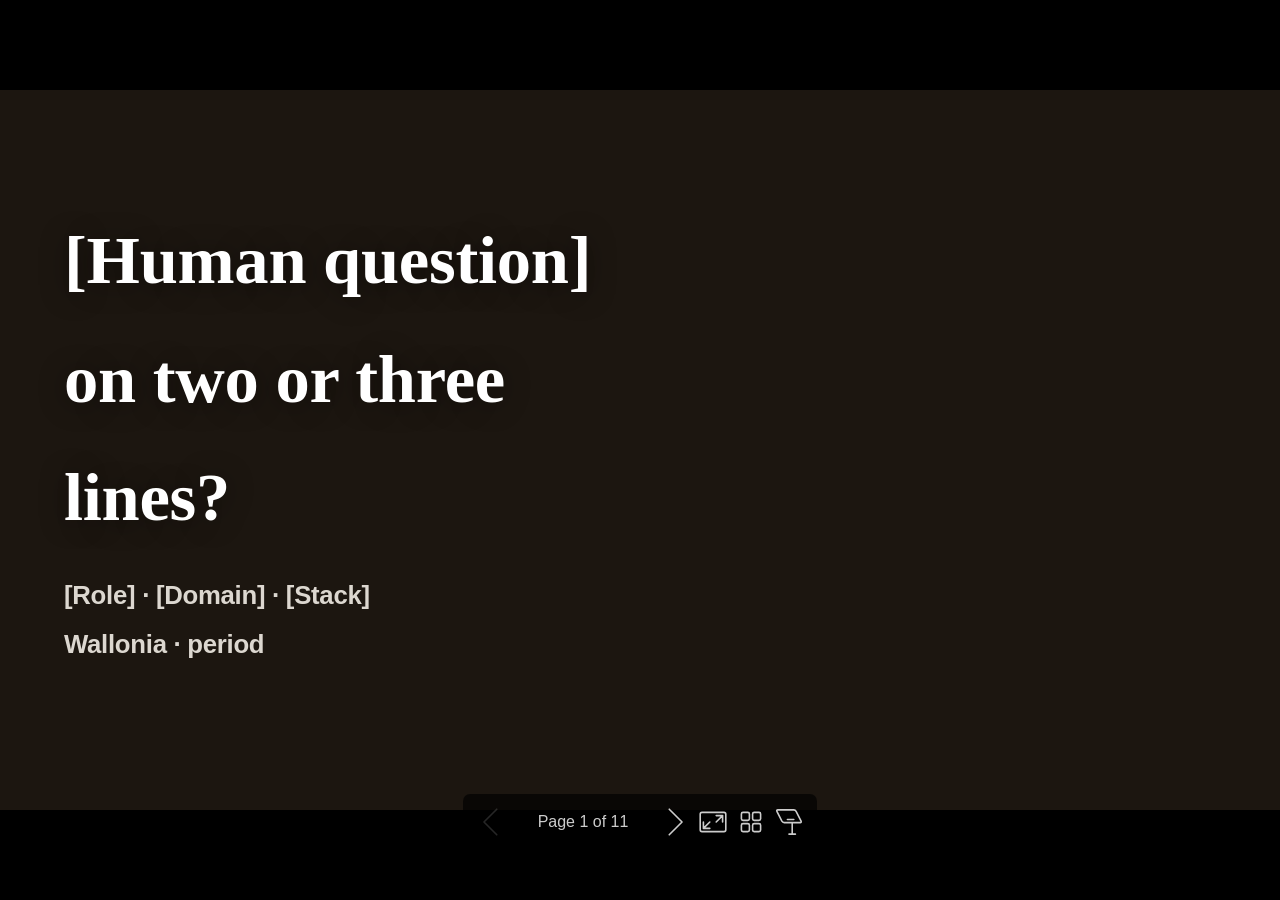
==== docs/slides/presentation-recruteur-en.html @ 8481b197 "ajoute le template portfolio et retire le dossier old (archivé sur la branche old)" ====
<!DOCTYPE html><html lang="C"><head><title>[Human question]</title><meta property="og:title" content="[Human question]"><meta charset="UTF-8"><meta name="viewport" content="width=device-width,height=device-height,initial-scale=1.0"><meta name="apple-mobile-web-app-capable" content="yes"><meta http-equiv="X-UA-Compatible" content="ie=edge"><meta property="og:type" content="website"><meta name="twitter:card" content="summary"><style>@media screen{body[data-bespoke-view=""] .bespoke-marp-parent>.bespoke-marp-osc>button,body[data-bespoke-view=next] .bespoke-marp-parent>.bespoke-marp-osc>button,body[data-bespoke-view=overview] button.bespoke-marp-overview-close,body[data-bespoke-view=presenter] .bespoke-marp-presenter-container .bespoke-marp-presenter-info-container .bespoke-marp-presenter-info-page-area .bespoke-marp-presenter-info-page,body[data-bespoke-view=presenter] .bespoke-marp-presenter-container .bespoke-marp-presenter-info-container button,body[data-bespoke-view=presenter] .bespoke-marp-presenter-container .bespoke-marp-presenter-note-container button{appearance:none;background-color:initial;border:0;color:inherit;cursor:pointer;font-size:inherit;opacity:.8;outline:none;padding:0;transition:opacity .2s linear;-webkit-tap-highlight-color:transparent}body[data-bespoke-view=""] .bespoke-marp-parent>.bespoke-marp-osc>button:disabled,body[data-bespoke-view=next] .bespoke-marp-parent>.bespoke-marp-osc>button:disabled,body[data-bespoke-view=overview] button.bespoke-marp-overview-close:disabled,body[data-bespoke-view=presenter] .bespoke-marp-presenter-container .bespoke-marp-presenter-info-container .bespoke-marp-presenter-info-page-area .bespoke-marp-presenter-info-page:disabled,body[data-bespoke-view=presenter] .bespoke-marp-presenter-container .bespoke-marp-presenter-info-container button:disabled,body[data-bespoke-view=presenter] .bespoke-marp-presenter-container .bespoke-marp-presenter-note-container button:disabled{cursor:not-allowed;opacity:.15!important}body[data-bespoke-view=""] .bespoke-marp-parent>.bespoke-marp-osc>button:hover,body[data-bespoke-view=next] .bespoke-marp-parent>.bespoke-marp-osc>button:hover,body[data-bespoke-view=overview] button.bespoke-marp-overview-close:hover,body[data-bespoke-view=presenter] .bespoke-marp-presenter-container .bespoke-marp-presenter-info-container .bespoke-marp-presenter-info-page-area .bespoke-marp-presenter-info-page:hover,body[data-bespoke-view=presenter] .bespoke-marp-presenter-container .bespoke-marp-presenter-info-container button:hover,body[data-bespoke-view=presenter] .bespoke-marp-presenter-container .bespoke-marp-presenter-note-container button:hover{opacity:1}body[data-bespoke-view=""] .bespoke-marp-parent>.bespoke-marp-osc>button:hover:active,body[data-bespoke-view=next] .bespoke-marp-parent>.bespoke-marp-osc>button:hover:active,body[data-bespoke-view=overview] button.bespoke-marp-overview-close:hover:active,body[data-bespoke-view=presenter] .bespoke-marp-presenter-container .bespoke-marp-presenter-info-container .bespoke-marp-presenter-info-page-area .bespoke-marp-presenter-info-page:hover:active,body[data-bespoke-view=presenter] .bespoke-marp-presenter-container .bespoke-marp-presenter-info-container button:hover:active,body[data-bespoke-view=presenter] .bespoke-marp-presenter-container .bespoke-marp-presenter-note-container button:hover:active{opacity:.6}body[data-bespoke-view=""] .bespoke-marp-parent>.bespoke-marp-osc>button:hover:not(:disabled),body[data-bespoke-view=next] .bespoke-marp-parent>.bespoke-marp-osc>button:hover:not(:disabled),body[data-bespoke-view=overview] button.bespoke-marp-overview-close:hover:not(:disabled),body[data-bespoke-view=presenter] .bespoke-marp-presenter-container .bespoke-marp-presenter-info-container .bespoke-marp-presenter-info-page-area .bespoke-marp-presenter-info-page:hover:not(:disabled),body[data-bespoke-view=presenter] .bespoke-marp-presenter-container .bespoke-marp-presenter-info-container button:hover:not(:disabled),body[data-bespoke-view=presenter] .bespoke-marp-presenter-container .bespoke-marp-presenter-note-container button:hover:not(:disabled){transition:none}body[data-bespoke-view=""] .bespoke-marp-parent>.bespoke-marp-osc>button[data-bespoke-marp-osc=prev],body[data-bespoke-view=next] .bespoke-marp-parent>.bespoke-marp-osc>button[data-bespoke-marp-osc=prev],body[data-bespoke-view=presenter] .bespoke-marp-presenter-container .bespoke-marp-presenter-info-container button.bespoke-marp-presenter-info-page-prev{background:#0000 url("[data-uri]") no-repeat 50%;background-size:contain;overflow:hidden;text-indent:100%;white-space:nowrap}body[data-bespoke-view=""] .bespoke-marp-parent>.bespoke-marp-osc>button[data-bespoke-marp-osc=next],body[data-bespoke-view=next] .bespoke-marp-parent>.bespoke-marp-osc>button[data-bespoke-marp-osc=next],body[data-bespoke-view=presenter] .bespoke-marp-presenter-container .bespoke-marp-presenter-info-container button.bespoke-marp-presenter-info-page-next{background:#0000 url("[data-uri]") no-repeat 50%;background-size:contain;overflow:hidden;text-indent:100%;white-space:nowrap}:is(body[data-bespoke-view=""],body[data-bespoke-view=next]) .bespoke-marp-parent>.bespoke-marp-osc>button[data-bespoke-marp-osc=fullscreen]{background:#0000 url("[data-uri]") no-repeat 50%;background-size:contain;overflow:hidden;text-indent:100%;white-space:nowrap}:is(body[data-bespoke-view=""],body[data-bespoke-view=next]) .bespoke-marp-parent>.bespoke-marp-osc>button.exit[data-bespoke-marp-osc=fullscreen]{background-image:url("[data-uri]")}:is(body[data-bespoke-view=""],body[data-bespoke-view=next]) .bespoke-marp-parent>.bespoke-marp-osc>button[data-bespoke-marp-osc=presenter]{background:#0000 url("[data-uri]") no-repeat 50%;background-size:contain;overflow:hidden;text-indent:100%;white-space:nowrap}body[data-bespoke-view=overview] button.bespoke-marp-overview-close,body[data-bespoke-view=presenter] .bespoke-marp-presenter-container .bespoke-marp-presenter-note-container button.bespoke-marp-presenter-note-bigger{background:#0000 url("[data-uri]") no-repeat 50%;background-size:contain;overflow:hidden;text-indent:100%;white-space:nowrap}body[data-bespoke-view=presenter] .bespoke-marp-presenter-container .bespoke-marp-presenter-note-container button.bespoke-marp-presenter-note-smaller{background:#0000 url("[data-uri]") no-repeat 50%;background-size:contain;overflow:hidden;text-indent:100%;white-space:nowrap}:is(body[data-bespoke-view=""],body[data-bespoke-view=next]) .bespoke-marp-parent>.bespoke-marp-osc>button[data-bespoke-marp-osc=overview]{background:#0000 url("[data-uri]") no-repeat 50%;background-size:contain;overflow:hidden;text-indent:100%;white-space:nowrap}}@keyframes __bespoke_marp_transition_reduced_outgoing__{0%{opacity:1}to{opacity:0}}@keyframes __bespoke_marp_transition_reduced_incoming__{0%{mix-blend-mode:plus-lighter;opacity:0}to{mix-blend-mode:plus-lighter;opacity:1}}.bespoke-marp-note,.bespoke-marp-osc,.bespoke-progress-parent{display:none;transition:none}@media screen{::view-transition-group(*){animation-duration:var(--marp-bespoke-transition-animation-duration,.5s);animation-timing-function:ease}::view-transition-new(*),::view-transition-old(*){animation-delay:0s;animation-direction:var(--marp-bespoke-transition-animation-direction,normal);animation-duration:var(--marp-bespoke-transition-animation-duration,.5s);animation-fill-mode:both;animation-name:var(--marp-bespoke-transition-animation-name,var(--marp-bespoke-transition-animation-name-fallback,__bespoke_marp_transition_no_animation__));mix-blend-mode:normal}::view-transition-old(*){--marp-bespoke-transition-animation-name-fallback:__bespoke_marp_transition_reduced_outgoing__;animation-timing-function:ease}::view-transition-new(*){--marp-bespoke-transition-animation-name-fallback:__bespoke_marp_transition_reduced_incoming__;animation-timing-function:ease}::view-transition-new(root),::view-transition-old(root){animation-timing-function:linear}::view-transition-new(__bespoke_marp_transition_osc__),::view-transition-old(__bespoke_marp_transition_osc__){animation-duration:0s!important;animation-name:__bespoke_marp_transition_osc__!important}::view-transition-new(__bespoke_marp_transition_osc__){opacity:0!important}.bespoke-marp-transition-warming-up::view-transition-group(*),.bespoke-marp-transition-warming-up::view-transition-new(*),.bespoke-marp-transition-warming-up::view-transition-old(*){animation-play-state:paused!important}body,html{height:100%;margin:0}body{background:#000;overflow:hidden}svg.bespoke-marp-slide{content-visibility:hidden;interactivity:inert;opacity:0;pointer-events:none;z-index:-1}svg.bespoke-marp-slide:not(.bespoke-marp-active) *{view-transition-name:none!important}svg.bespoke-marp-slide.bespoke-marp-active{content-visibility:visible;interactivity:auto;opacity:1;pointer-events:auto;z-index:0}svg.bespoke-marp-slide.bespoke-marp-active.bespoke-marp-active-ready *{animation-name:__bespoke_marp__!important}@supports not (content-visibility:hidden){svg.bespoke-marp-slide[data-bespoke-marp-load=hideable]{display:none}svg.bespoke-marp-slide[data-bespoke-marp-load=hideable].bespoke-marp-active{display:block}}}@media screen and (prefers-reduced-motion:reduce){svg.bespoke-marp-slide *{view-transition-name:none!important}}@media screen{[data-bespoke-marp-fragment=inactive]{visibility:hidden}:is(body[data-bespoke-view=""],body[data-bespoke-view=next]) .bespoke-marp-parent{inset:0;position:absolute}:is(body[data-bespoke-view=""],body[data-bespoke-view=next]) .bespoke-marp-parent>.bespoke-marp-osc{background:#000000a6;border-radius:7px;bottom:50px;color:#fff;contain:paint;display:block;font-family:Helvetica,Arial,sans-serif;font-size:16px;left:50%;line-height:0;opacity:1;padding:12px;position:absolute;touch-action:manipulation;transform:translateX(-50%);transition:opacity .2s linear;-webkit-user-select:none;user-select:none;view-transition-name:__bespoke_marp_transition_osc__;white-space:nowrap;will-change:transform;z-index:1}:is(body[data-bespoke-view=""],body[data-bespoke-view=next]) .bespoke-marp-parent>.bespoke-marp-osc>:where(*){margin-left:6px}:is(body[data-bespoke-view=""],body[data-bespoke-view=next]) .bespoke-marp-parent>.bespoke-marp-osc>:where(*):where(:first-child){margin-left:0}:is(body[data-bespoke-view=""],body[data-bespoke-view=next]) .bespoke-marp-parent>.bespoke-marp-osc>span{opacity:.8}:is(body[data-bespoke-view=""],body[data-bespoke-view=next]) .bespoke-marp-parent>.bespoke-marp-osc>span[data-bespoke-marp-osc=page]{display:inline-block;min-width:140px;text-align:center}:is(body[data-bespoke-view=""],body[data-bespoke-view=next]) .bespoke-marp-parent>.bespoke-marp-osc>button[data-bespoke-marp-osc=fullscreen],:is(body[data-bespoke-view=""],body[data-bespoke-view=next]) .bespoke-marp-parent>.bespoke-marp-osc>button[data-bespoke-marp-osc=next],:is(body[data-bespoke-view=""],body[data-bespoke-view=next]) .bespoke-marp-parent>.bespoke-marp-osc>button[data-bespoke-marp-osc=overview],:is(body[data-bespoke-view=""],body[data-bespoke-view=next]) .bespoke-marp-parent>.bespoke-marp-osc>button[data-bespoke-marp-osc=presenter],:is(body[data-bespoke-view=""],body[data-bespoke-view=next]) .bespoke-marp-parent>.bespoke-marp-osc>button[data-bespoke-marp-osc=prev]{height:32px;line-height:32px;width:32px}:is(body[data-bespoke-view=""],body[data-bespoke-view=next]) .bespoke-marp-parent.bespoke-marp-inactive{cursor:none}:is(body[data-bespoke-view=""],body[data-bespoke-view=next]) .bespoke-marp-parent.bespoke-marp-inactive>.bespoke-marp-osc{opacity:0;pointer-events:none}:is(body[data-bespoke-view=""],body[data-bespoke-view=next]) svg.bespoke-marp-slide{height:100%;left:0;position:absolute;top:0;width:100%}body[data-bespoke-view=""] .bespoke-progress-parent{background:#222;display:flex;height:5px;width:100%}body[data-bespoke-view=""] .bespoke-progress-parent+:where(.bespoke-marp-parent){top:5px}body[data-bespoke-view=""] .bespoke-progress-parent .bespoke-progress-bar{background:#0288d1;flex:0 0 0;transition:flex-basis .2s cubic-bezier(0,1,1,1)}body[data-bespoke-view=next]{background:#0000}body[data-bespoke-view=presenter]{background:#161616}body[data-bespoke-view=presenter] .bespoke-marp-presenter-container{display:grid;font-family:Helvetica,Arial,sans-serif;grid-template:"current dragbar next" minmax(140px,1fr) "current dragbar note" 2fr "info    dragbar note" 3em;grid-template-columns:minmax(3px,var(--bespoke-marp-presenter-split-ratio,66%)) 0 minmax(3px,1fr);height:100%;left:0;position:absolute;top:0;width:100%}body[data-bespoke-view=presenter] .bespoke-marp-presenter-container :where(.bespoke-marp-parent){grid-area:current;overflow:hidden;position:relative}body[data-bespoke-view=presenter] .bespoke-marp-presenter-container :where(.bespoke-marp-parent) :where(svg.bespoke-marp-slide){height:calc(100% - 40px);left:20px;pointer-events:none;position:absolute;top:20px;-webkit-user-select:none;user-select:none;width:calc(100% - 40px)}body[data-bespoke-view=presenter] .bespoke-marp-presenter-container :where(.bespoke-marp-parent) :where(svg.bespoke-marp-slide).bespoke-marp-active{filter:drop-shadow(0 3px 10px rgba(0,0,0,.5))}body[data-bespoke-view=presenter] .bespoke-marp-presenter-container .bespoke-marp-presenter-dragbar-container{background:#0288d1;cursor:col-resize;grid-area:dragbar;margin-left:-3px;opacity:0;position:relative;transition:opacity .4s linear .1s;width:6px;z-index:10}body[data-bespoke-view=presenter] .bespoke-marp-presenter-container .bespoke-marp-presenter-dragbar-container:hover{opacity:1}body[data-bespoke-view=presenter] .bespoke-marp-presenter-container .bespoke-marp-presenter-dragbar-container.active{opacity:1;transition-delay:0s}body[data-bespoke-view=presenter] .bespoke-marp-presenter-container .bespoke-marp-presenter-next-container{background:#222;cursor:pointer;display:none;grid-area:next;overflow:hidden;position:relative}body[data-bespoke-view=presenter] .bespoke-marp-presenter-container .bespoke-marp-presenter-next-container.active{display:block}body[data-bespoke-view=presenter] .bespoke-marp-presenter-container .bespoke-marp-presenter-next-container iframe.bespoke-marp-presenter-next{background:#0000;border:0;display:block;filter:drop-shadow(0 3px 10px rgba(0,0,0,.5));height:calc(100% - 40px);left:20px;pointer-events:none;position:absolute;interactivity:inert;top:20px;-webkit-user-select:none;user-select:none;width:calc(100% - 40px)}body[data-bespoke-view=presenter] .bespoke-marp-presenter-container .bespoke-marp-presenter-note-container{background:#222;color:#eee;grid-area:note;position:relative;z-index:1}body[data-bespoke-view=presenter] .bespoke-marp-presenter-container .bespoke-marp-presenter-note-container button{height:1.5em;line-height:1.5em;width:1.5em}body[data-bespoke-view=presenter] .bespoke-marp-presenter-container .bespoke-marp-presenter-note-container .bespoke-marp-presenter-note-wrapper{display:block;inset:0;position:absolute}body[data-bespoke-view=presenter] .bespoke-marp-presenter-container .bespoke-marp-presenter-note-container .bespoke-marp-presenter-note-buttons{background:#000000a6;border-radius:4px;bottom:0;display:flex;gap:4px;margin:12px;opacity:0;padding:6px;pointer-events:none;position:absolute;right:0;transition:opacity .2s linear}body[data-bespoke-view=presenter] .bespoke-marp-presenter-container .bespoke-marp-presenter-note-container .bespoke-marp-presenter-note-buttons:focus-within,body[data-bespoke-view=presenter] .bespoke-marp-presenter-container .bespoke-marp-presenter-note-container .bespoke-marp-presenter-note-wrapper:focus-within+.bespoke-marp-presenter-note-buttons,body[data-bespoke-view=presenter] .bespoke-marp-presenter-container .bespoke-marp-presenter-note-container:hover .bespoke-marp-presenter-note-buttons{opacity:1;pointer-events:auto}body[data-bespoke-view=presenter] .bespoke-marp-presenter-container .bespoke-marp-presenter-note-container .bespoke-marp-note{box-sizing:border-box;font-size:calc(1.1em*var(--bespoke-marp-note-font-scale, 1));height:calc(100% - 40px);margin:20px;overflow:auto;padding-right:3px;white-space:pre-wrap;width:calc(100% - 40px);word-wrap:break-word;scrollbar-color:#eeeeee80 #0000;scrollbar-width:thin}body[data-bespoke-view=presenter] .bespoke-marp-presenter-container .bespoke-marp-presenter-note-container .bespoke-marp-note::-webkit-scrollbar{width:6px}body[data-bespoke-view=presenter] .bespoke-marp-presenter-container .bespoke-marp-presenter-note-container .bespoke-marp-note::-webkit-scrollbar-track{background:#0000}body[data-bespoke-view=presenter] .bespoke-marp-presenter-container .bespoke-marp-presenter-note-container .bespoke-marp-note::-webkit-scrollbar-thumb{background:#eeeeee80;border-radius:6px}body[data-bespoke-view=presenter] .bespoke-marp-presenter-container .bespoke-marp-presenter-note-container .bespoke-marp-note:empty{pointer-events:none}body[data-bespoke-view=presenter] .bespoke-marp-presenter-container .bespoke-marp-presenter-note-container .bespoke-marp-note.active{display:block}body[data-bespoke-view=presenter] .bespoke-marp-presenter-container .bespoke-marp-presenter-note-container .bespoke-marp-note p:first-child{margin-top:0}body[data-bespoke-view=presenter] .bespoke-marp-presenter-container .bespoke-marp-presenter-note-container .bespoke-marp-note p:last-child{margin-bottom:0}body[data-bespoke-view=presenter] .bespoke-marp-presenter-container .bespoke-marp-presenter-info-container{align-items:center;box-sizing:border-box;color:#eee;display:flex;flex-wrap:nowrap;grid-area:info;justify-content:center;overflow:hidden;padding:0 10px}body[data-bespoke-view=presenter] .bespoke-marp-presenter-container .bespoke-marp-presenter-info-container :is(.bespoke-marp-presenter-info-page-area,.bespoke-marp-presenter-info-time,.bespoke-marp-presenter-info-timer){box-sizing:border-box;display:block;padding:0 10px;white-space:nowrap;width:100%}body[data-bespoke-view=presenter] .bespoke-marp-presenter-container .bespoke-marp-presenter-info-container button{height:1.5em;line-height:1.5em;width:1.5em}body[data-bespoke-view=presenter] .bespoke-marp-presenter-container .bespoke-marp-presenter-info-container .bespoke-marp-presenter-info-page-area{order:2;text-align:center}body[data-bespoke-view=presenter] .bespoke-marp-presenter-container .bespoke-marp-presenter-info-container .bespoke-marp-presenter-info-page-area .bespoke-marp-presenter-info-page{display:inline-block;min-width:120px;text-align:center}body[data-bespoke-view=presenter] .bespoke-marp-presenter-container .bespoke-marp-presenter-info-container .bespoke-marp-presenter-info-time{color:#999;order:1;text-align:left}body[data-bespoke-view=presenter] .bespoke-marp-presenter-container .bespoke-marp-presenter-info-container .bespoke-marp-presenter-info-timer{color:#999;order:3;text-align:right}body[data-bespoke-view=presenter] .bespoke-marp-presenter-container .bespoke-marp-presenter-info-container .bespoke-marp-presenter-info-timer:hover{cursor:pointer}body[data-bespoke-view=overview]{background:#161616;overflow:auto}body[data-bespoke-view=overview] [data-bespoke-marp-fragment=inactive]{visibility:visible}body[data-bespoke-view=overview] .bespoke-marp-overview-header{backdrop-filter:blur(4px);background:#222222d9;box-shadow:0 3px 10px #00000080;box-sizing:border-box;display:flex;height:48px;inset:0 0 auto;justify-content:flex-end;padding:10px;position:fixed;z-index:1}body[data-bespoke-view=overview] button.bespoke-marp-overview-close{height:28px;line-height:28px;transform:rotate(45deg);width:28px}body[data-bespoke-view=overview] .bespoke-marp-parent{display:grid;gap:40px;grid-template-columns:repeat(auto-fit,minmax(0,240px));justify-content:space-around;padding:30px}body[data-bespoke-view=overview] .bespoke-marp-parent svg.bespoke-marp-slide{--bov-selected:#0000;--bov-focus:#161616;--bov-focus-outline:#0000;background-image:conic-gradient(#161616 0 0),conic-gradient(var(--bov-focus) 0 0),conic-gradient(var(--bov-focus-outline) 0 0),conic-gradient(var(--bov-selected) 0 0);background-position:5px 5px,3px 3px,2px 2px,0 0;background-repeat:no-repeat;background-size:calc(100% - 10px) calc(100% - 10px),calc(100% - 6px) calc(100% - 6px),calc(100% - 4px) calc(100% - 4px),100% 100%;content-visibility:visible;cursor:pointer;filter:drop-shadow(0 3px 10px rgba(0,0,0,.5));margin:-6px;padding:6px;interactivity:auto;opacity:1;outline:0;pointer-events:auto;scroll-margin-block:30px;width:100%;z-index:0}body[data-bespoke-view=overview] .bespoke-marp-parent svg.bespoke-marp-slide *,body[data-bespoke-view=overview] .bespoke-marp-parent svg.bespoke-marp-slide.bespoke-marp-active *{pointer-events:none;interactivity:inert}body[data-bespoke-view=overview] .bespoke-marp-parent :is(svg.bespoke-marp-slide:active,svg.bespoke-marp-slide:focus-visible,svg.bespoke-marp-slide:hover){--bov-focus-outline:#161616}body[data-bespoke-view=overview] .bespoke-marp-parent svg.bespoke-marp-slide:focus-visible,body[data-bespoke-view=overview] .bespoke-marp-parent svg.bespoke-marp-slide:hover{--bov-focus:#999}body[data-bespoke-view=overview] .bespoke-marp-parent svg.bespoke-marp-slide:active{--bov-focus:#eee}body[data-bespoke-view=overview] .bespoke-marp-parent svg.bespoke-marp-slide.bespoke-marp-active{--bov-selected:#0288d1}body[data-bespoke-view=overview]:has(.bespoke-marp-overview-header) .bespoke-marp-parent{padding-top:78px}body[data-bespoke-view=overview]:has(.bespoke-marp-overview-header) .bespoke-marp-parent svg.bespoke-marp-slide{scroll-margin-top:78px}.bespoke-marp-overview{background:#000000a6;inset:0;opacity:0;pointer-events:none;position:fixed;transition:opacity .1s ease;z-index:10}.bespoke-marp-overview iframe{background:#222;border:0;display:block;height:100%;left:0;position:absolute;top:0;width:100%}.bespoke-marp-overview[data-open="1"]{opacity:1;pointer-events:auto}}@media print{.bespoke-marp-overview,.bespoke-marp-presenter-info-container,.bespoke-marp-presenter-next-container,.bespoke-marp-presenter-note-container{display:none}}</style><style>div#\:\$p > svg > foreignObject > section{width:1280px;height:720px;box-sizing:border-box;overflow:hidden;position:relative;scroll-snap-align:center center;-webkit-text-size-adjust:100%;text-size-adjust:100%}div#\:\$p > svg > foreignObject > section::after{bottom:0;content:attr(data-marpit-pagination);padding:inherit;pointer-events:none;position:absolute;right:0}div#\:\$p > svg > foreignObject > section:not([data-marpit-pagination])::after{display:none}div#\:\$p > svg > foreignObject > section :where(:is(h1, marp-h1)){font-size:2em;margin-block:0.67em}div#\:\$p > svg > foreignObject > section section:where(:is(h1, marp-h1)){--marpit-root-font-size: 2em}div#\:\$p > svg > foreignObject > section video::-webkit-media-controls{will-change:transform}@page {size:1280px 720px;margin:0}@media print{html, body{background-color:#fff;margin:0;page-break-inside:avoid;break-inside:avoid-page}div#\:\$p > svg > foreignObject > section{page-break-before:always;break-before:page}div#\:\$p > svg > foreignObject > section, div#\:\$p > svg > foreignObject > section *{-webkit-print-color-adjust:exact!important;animation-delay:0s!important;animation-duration:0s!important;color-adjust:exact!important;print-color-adjust:exact!important;transition:none!important}div#\:\$p > svg[data-marpit-svg]{display:block;height:100vh;width:100vw}}div#\:\$p > svg > foreignObject > section{--fgColor-danger:light-dark(#d1242f, #f85149);--bgColor-attention-muted:light-dark(#fff8c5, #bb800926);--bgColor-muted:light-dark(#f6f8fa, #151b23);--bgColor-neutral-muted:light-dark(#818b981f, #656c7633);--borderColor-accent-emphasis:light-dark(#0969da, #1f6feb);--borderColor-attention-emphasis:light-dark(#9a6700, #9e6a03);--borderColor-danger-emphasis:light-dark(#cf222e, #da3633);--borderColor-default:light-dark(#d1d9e0, #3d444d);--borderColor-done-emphasis:light-dark(#8250df, #8957e5);--borderColor-success-emphasis:light-dark(#1a7f37, #238636);--color-prettylights-syntax-brackethighlighter-angle:light-dark(#59636e, #9198a1);--color-prettylights-syntax-brackethighlighter-unmatched:light-dark(#82071e, #f85149);--color-prettylights-syntax-carriage-return-bg:light-dark(#cf222e, #b62324);--color-prettylights-syntax-carriage-return-text:light-dark(#f6f8fa, #f0f6fc);--color-prettylights-syntax-comment:light-dark(#59636e, #9198a1);--color-prettylights-syntax-constant:light-dark(#0550ae, #79c0ff);--color-prettylights-syntax-constant-other-reference-link:light-dark(#0a3069, #a5d6ff);--color-prettylights-syntax-entity:light-dark(#6639ba, #d2a8ff);--color-prettylights-syntax-entity-tag:light-dark(#0550ae, #7ee787);--color-prettylights-syntax-invalid-illegal-text:light-dark(var(--fgColor-danger), var(--fgColor-danger));--color-prettylights-syntax-keyword:light-dark(#cf222e, #ff7b72);--color-prettylights-syntax-markup-changed-bg:light-dark(#ffd8b5, #5a1e02);--color-prettylights-syntax-markup-changed-text:light-dark(#953800, #ffdfb6);--color-prettylights-syntax-markup-deleted-bg:light-dark(#ffebe9, #67060c);--color-prettylights-syntax-markup-deleted-text:light-dark(#82071e, #ffdcd7);--color-prettylights-syntax-markup-heading:light-dark(#0550ae, #1f6feb);--color-prettylights-syntax-markup-ignored-bg:light-dark(#0550ae, #1158c7);--color-prettylights-syntax-markup-ignored-text:light-dark(#d1d9e0, #f0f6fc);--color-prettylights-syntax-markup-inserted-bg:light-dark(#dafbe1, #033a16);--color-prettylights-syntax-markup-inserted-text:light-dark(#116329, #aff5b4);--color-prettylights-syntax-markup-list:light-dark(#3b2300, #f2cc60);--color-prettylights-syntax-meta-diff-range:light-dark(#8250df, #d2a8ff);--color-prettylights-syntax-string:light-dark(#0a3069, #a5d6ff);--color-prettylights-syntax-string-regexp:light-dark(#116329, #7ee787);--color-prettylights-syntax-sublimelinter-gutter-mark:light-dark(#818b98, #3d444d);--color-prettylights-syntax-variable:light-dark(#953800, #ffa657);--fgColor-accent:light-dark(#0969da, #4493f8);--fgColor-attention:light-dark(#9a6700, #d29922);--fgColor-done:light-dark(#8250df, #ab7df8);--fgColor-muted:light-dark(#59636e, #9198a1);--fgColor-success:light-dark(#1a7f37, #3fb950);--bgColor-default:light-dark(#fff, #0d1117);--borderColor-muted:light-dark(#d1d9e0b3, #3d444db3);--color-prettylights-syntax-invalid-illegal-bg:light-dark(var(--bgColor-danger-muted), var(--bgColor-danger-muted));--color-prettylights-syntax-markup-bold:light-dark(#1f2328, #f0f6fc);--color-prettylights-syntax-markup-italic:light-dark(#1f2328, #f0f6fc);--color-prettylights-syntax-storage-modifier-import:light-dark(#1f2328, #f0f6fc);--fgColor-default:light-dark(#1f2328, #f0f6fc);--focus-outlineColor:light-dark(var(--borderColor-accent-emphasis), var(--borderColor-accent-emphasis));--borderColor-neutral-muted:light-dark(var(--borderColor-muted), var(--borderColor-muted));--base-size-16:calc(var(--marpit-root-font-size, 1rem) * 1);--base-size-24:calc(var(--marpit-root-font-size, 1rem) * 1.5);--base-size-4:calc(var(--marpit-root-font-size, 1rem) * 0.25);--base-size-40:calc(var(--marpit-root-font-size, 1rem) * 2.5);--base-size-8:calc(var(--marpit-root-font-size, 1rem) * 0.5);--base-text-weight-medium:500;--base-text-weight-normal:400;--base-text-weight-semibold:600;--fontStack-monospace:ui-monospace, SFMono-Regular, SF Mono, Menlo, Consolas, Liberation Mono, monospace;--fontStack-sansSerif:-apple-system, BlinkMacSystemFont, "Segoe UI", "Noto Sans", Helvetica, Arial, sans-serif, "Apple Color Emoji", "Segoe UI Emoji";}/*!
 * Marp default theme.
 *
 * @theme default
 * @author Yuki Hattori
 *
 * @auto-scaling true
 * @size 16:9 1280px 720px
 * @size 4:3 960px 720px
 */div#\:\$p > svg > foreignObject > section [data-theme=light],div#\:\$p > svg > foreignObject > section{color-scheme:light}div#\:\$p > svg > foreignObject > section [data-theme=dark],div#\:\$p > svg > foreignObject > section:where(.invert){color-scheme:dark}div#\:\$p > svg > foreignObject > section{-ms-text-size-adjust:100%;-webkit-text-size-adjust:100%;margin:0;font-weight:var(--base-text-weight-normal, 400);color:var(--fgColor-default);background-color:var(--bgColor-default);font-family:var(--fontStack-sansSerif, -apple-system, BlinkMacSystemFont, "Segoe UI", "Noto Sans", Helvetica, Arial, sans-serif, "Apple Color Emoji", "Segoe UI Emoji");font-size:16px;line-height:1.5;word-wrap:break-word}div#\:\$p > svg > foreignObject > section{--marpit-root-font-size:16px}div#\:\$p > svg > foreignObject > section a{text-decoration:underline;text-underline-offset:calc(var(--marpit-root-font-size, 1rem) * .2)}div#\:\$p > svg > foreignObject > section :is(h1, marp-h1):hover .anchor .octicon-link:before,div#\:\$p > svg > foreignObject > section :is(h2, marp-h2):hover .anchor .octicon-link:before,div#\:\$p > svg > foreignObject > section :is(h3, marp-h3):hover .anchor .octicon-link:before,div#\:\$p > svg > foreignObject > section :is(h4, marp-h4):hover .anchor .octicon-link:before,div#\:\$p > svg > foreignObject > section :is(h5, marp-h5):hover .anchor .octicon-link:before,div#\:\$p > svg > foreignObject > section :is(h6, marp-h6):hover .anchor .octicon-link:before{width:16px;height:16px;content:" ";display:inline-block;background-color:currentColor;-webkit-mask-image:url('data:image/svg+xml;charset=utf-8,<svg xmlns="http://www.w3.org/2000/svg" aria-hidden="true" viewBox="0 0 16 16"><path fill-rule="evenodd" d="M7.775 3.275a.75.75 0 0 0 1.06 1.06l1.25-1.25a2 2 0 1 1 2.83 2.83l-2.5 2.5a2 2 0 0 1-2.83 0 .75.75 0 0 0-1.06 1.06 3.5 3.5 0 0 0 4.95 0l2.5-2.5a3.5 3.5 0 0 0-4.95-4.95zm-4.69 9.64a2 2 0 0 1 0-2.83l2.5-2.5a2 2 0 0 1 2.83 0 .75.75 0 0 0 1.06-1.06 3.5 3.5 0 0 0-4.95 0l-2.5 2.5a3.5 3.5 0 0 0 4.95 4.95l1.25-1.25a.75.75 0 0 0-1.06-1.06l-1.25 1.25a2 2 0 0 1-2.83 0"/></svg>');mask-image:url('data:image/svg+xml;charset=utf-8,<svg xmlns="http://www.w3.org/2000/svg" aria-hidden="true" viewBox="0 0 16 16"><path fill-rule="evenodd" d="M7.775 3.275a.75.75 0 0 0 1.06 1.06l1.25-1.25a2 2 0 1 1 2.83 2.83l-2.5 2.5a2 2 0 0 1-2.83 0 .75.75 0 0 0-1.06 1.06 3.5 3.5 0 0 0 4.95 0l2.5-2.5a3.5 3.5 0 0 0-4.95-4.95zm-4.69 9.64a2 2 0 0 1 0-2.83l2.5-2.5a2 2 0 0 1 2.83 0 .75.75 0 0 0 1.06-1.06 3.5 3.5 0 0 0-4.95 0l-2.5 2.5a3.5 3.5 0 0 0 4.95 4.95l1.25-1.25a.75.75 0 0 0-1.06-1.06l-1.25 1.25a2 2 0 0 1-2.83 0"/></svg>')}div#\:\$p > svg > foreignObject > section details,div#\:\$p > svg > foreignObject > section figcaption,div#\:\$p > svg > foreignObject > section figure{display:block}div#\:\$p > svg > foreignObject > section summary{display:list-item}div#\:\$p > svg > foreignObject > section [hidden]{display:none!important}div#\:\$p > svg > foreignObject > section a{background-color:transparent;color:var(--fgColor-accent);text-decoration:none}div#\:\$p > svg > foreignObject > section abbr[title]{border-bottom:none;-webkit-text-decoration:underline dotted;text-decoration:underline dotted}div#\:\$p > svg > foreignObject > section b,div#\:\$p > svg > foreignObject > section strong{font-weight:var(--base-text-weight-semibold, 600)}div#\:\$p > svg > foreignObject > section dfn{font-style:italic}div#\:\$p > svg > foreignObject > section :is(h1, marp-h1){margin:.67em 0;font-weight:var(--base-text-weight-semibold, 600);padding-bottom:.3em;font-size:2em;border-bottom:1px solid var(--borderColor-muted)}div#\:\$p > svg > foreignObject > section mark{background-color:var(--bgColor-attention-muted);color:var(--fgColor-default)}div#\:\$p > svg > foreignObject > section small{font-size:90%}div#\:\$p > svg > foreignObject > section sub,div#\:\$p > svg > foreignObject > section sup{font-size:75%;line-height:0;position:relative;vertical-align:baseline}div#\:\$p > svg > foreignObject > section sub{bottom:-.25em}div#\:\$p > svg > foreignObject > section sup{top:-.5em}div#\:\$p > svg > foreignObject > section img{border-style:none;max-width:100%;box-sizing:content-box}div#\:\$p > svg > foreignObject > section code,div#\:\$p > svg > foreignObject > section kbd,div#\:\$p > svg > foreignObject > section :is(pre, marp-pre),div#\:\$p > svg > foreignObject > section samp{font-family:monospace;font-size:1em}div#\:\$p > svg > foreignObject > section figure{margin:1em var(--base-size-40)}div#\:\$p > svg > foreignObject > section hr{box-sizing:content-box;overflow:hidden;background:transparent;height:.25em;padding:0;margin:var(--base-size-24) 0;background-color:var(--borderColor-default);border:0}div#\:\$p > svg > foreignObject > section input{font:inherit;margin:0;overflow:visible;font-family:inherit;font-size:inherit;line-height:inherit}div#\:\$p > svg > foreignObject > section [type=button],div#\:\$p > svg > foreignObject > section [type=reset],div#\:\$p > svg > foreignObject > section [type=submit]{-webkit-appearance:button;-moz-appearance:button;appearance:button}div#\:\$p > svg > foreignObject > section [type=checkbox],div#\:\$p > svg > foreignObject > section [type=radio]{box-sizing:border-box;padding:0}div#\:\$p > svg > foreignObject > section [type=number]::-webkit-inner-spin-button,div#\:\$p > svg > foreignObject > section [type=number]::-webkit-outer-spin-button{height:auto}div#\:\$p > svg > foreignObject > section [type=search]::-webkit-search-cancel-button,div#\:\$p > svg > foreignObject > section [type=search]::-webkit-search-decoration{-webkit-appearance:none;appearance:none}div#\:\$p > svg > foreignObject > section ::-webkit-input-placeholder{color:inherit;opacity:.54}div#\:\$p > svg > foreignObject > section ::-webkit-file-upload-button{-webkit-appearance:button;appearance:button;font:inherit}div#\:\$p > svg > foreignObject > section a:hover{text-decoration:underline}div#\:\$p > svg > foreignObject > section ::-moz-placeholder{color:var(--fgColor-muted);opacity:1}div#\:\$p > svg > foreignObject > section ::placeholder{color:var(--fgColor-muted);opacity:1}div#\:\$p > svg > foreignObject > section hr:after,div#\:\$p > svg > foreignObject > section hr:before{display:table;content:""}div#\:\$p > svg > foreignObject > section hr:after{clear:both}div#\:\$p > svg > foreignObject > section table{border-spacing:0;border-collapse:collapse;display:block;width:-moz-max-content;width:max-content;max-width:100%;overflow:auto;font-variant:tabular-nums}div#\:\$p > svg > foreignObject > section td,div#\:\$p > svg > foreignObject > section th{padding:0}div#\:\$p > svg > foreignObject > section details summary{cursor:pointer}div#\:\$p > svg > foreignObject > section [role=button]:focus,div#\:\$p > svg > foreignObject > section a:focus,div#\:\$p > svg > foreignObject > section input[type=checkbox]:focus,div#\:\$p > svg > foreignObject > section input[type=radio]:focus{outline:2px solid var(--focus-outlineColor);outline-offset:-2px;box-shadow:none}div#\:\$p > svg > foreignObject > section [role=button]:focus:not(:focus-visible),div#\:\$p > svg > foreignObject > section a:focus:not(:focus-visible),div#\:\$p > svg > foreignObject > section input[type=checkbox]:focus:not(:focus-visible),div#\:\$p > svg > foreignObject > section input[type=radio]:focus:not(:focus-visible){outline:1px solid transparent}div#\:\$p > svg > foreignObject > section [role=button]:focus-visible,div#\:\$p > svg > foreignObject > section a:focus-visible,div#\:\$p > svg > foreignObject > section input[type=checkbox]:focus-visible,div#\:\$p > svg > foreignObject > section input[type=radio]:focus-visible{outline:2px solid var(--focus-outlineColor);outline-offset:-2px;box-shadow:none}div#\:\$p > svg > foreignObject > section a:not([class]):focus,div#\:\$p > svg > foreignObject > section a:not([class]):focus-visible,div#\:\$p > svg > foreignObject > section input[type=checkbox]:focus,div#\:\$p > svg > foreignObject > section input[type=checkbox]:focus-visible,div#\:\$p > svg > foreignObject > section input[type=radio]:focus,div#\:\$p > svg > foreignObject > section input[type=radio]:focus-visible{outline-offset:0}div#\:\$p > svg > foreignObject > section kbd{display:inline-block;padding:var(--base-size-4);font:11px var(--fontStack-monospace, ui-monospace, SFMono-Regular, SF Mono, Menlo, Consolas, Liberation Mono, monospace);line-height:10px;color:var(--fgColor-default);vertical-align:middle;background-color:var(--bgColor-muted);border-bottom-color:var(--borderColor-neutral-muted);border:1px solid var(--borderColor-neutral-muted);border-radius:6px;box-shadow:inset 0 -1px 0 var(--borderColor-neutral-muted)}div#\:\$p > svg > foreignObject > section :is(h1, marp-h1),div#\:\$p > svg > foreignObject > section :is(h2, marp-h2),div#\:\$p > svg > foreignObject > section :is(h3, marp-h3),div#\:\$p > svg > foreignObject > section :is(h4, marp-h4),div#\:\$p > svg > foreignObject > section :is(h5, marp-h5),div#\:\$p > svg > foreignObject > section :is(h6, marp-h6){margin-top:var(--base-size-24);margin-bottom:var(--base-size-16);font-weight:var(--base-text-weight-semibold, 600);line-height:1.25}div#\:\$p > svg > foreignObject > section :is(h2, marp-h2){padding-bottom:.3em;font-size:1.5em;border-bottom:1px solid var(--borderColor-muted)}div#\:\$p > svg > foreignObject > section :is(h2, marp-h2),div#\:\$p > svg > foreignObject > section :is(h3, marp-h3){font-weight:var(--base-text-weight-semibold, 600)}div#\:\$p > svg > foreignObject > section :is(h3, marp-h3){font-size:1.25em}div#\:\$p > svg > foreignObject > section :is(h4, marp-h4){font-size:1em}div#\:\$p > svg > foreignObject > section :is(h4, marp-h4),div#\:\$p > svg > foreignObject > section :is(h5, marp-h5){font-weight:var(--base-text-weight-semibold, 600)}div#\:\$p > svg > foreignObject > section :is(h5, marp-h5){font-size:.875em}div#\:\$p > svg > foreignObject > section :is(h6, marp-h6){font-weight:var(--base-text-weight-semibold, 600);font-size:.85em;color:var(--fgColor-muted)}div#\:\$p > svg > foreignObject > section p{margin-top:0;margin-bottom:10px}div#\:\$p > svg > foreignObject > section blockquote{margin:0;padding:0 1em;color:var(--fgColor-muted);border-left:.25em solid var(--borderColor-default)}div#\:\$p > svg > foreignObject > section ol,div#\:\$p > svg > foreignObject > section ul{margin-top:0;margin-bottom:0;padding-left:2em}div#\:\$p > svg > foreignObject > section ol ol,div#\:\$p > svg > foreignObject > section ul ol{list-style-type:lower-roman}div#\:\$p > svg > foreignObject > section ol ol ol,div#\:\$p > svg > foreignObject > section ol ul ol,div#\:\$p > svg > foreignObject > section ul ol ol,div#\:\$p > svg > foreignObject > section ul ul ol{list-style-type:lower-alpha}div#\:\$p > svg > foreignObject > section dd{margin-left:0}div#\:\$p > svg > foreignObject > section code,div#\:\$p > svg > foreignObject > section :is(pre, marp-pre),div#\:\$p > svg > foreignObject > section samp,div#\:\$p > svg > foreignObject > section tt{font-family:var(--fontStack-monospace, ui-monospace, SFMono-Regular, SF Mono, Menlo, Consolas, Liberation Mono, monospace);font-size:12px}div#\:\$p > svg > foreignObject > section :is(pre, marp-pre){margin-top:0;margin-bottom:0;word-wrap:normal}div#\:\$p > svg > foreignObject > section .octicon{display:inline-block;overflow:visible!important;vertical-align:text-bottom;fill:currentColor}div#\:\$p > svg > foreignObject > section input::-webkit-inner-spin-button,div#\:\$p > svg > foreignObject > section input::-webkit-outer-spin-button{margin:0;-webkit-appearance:none;appearance:none}div#\:\$p > svg > foreignObject > section .mr-2{margin-right:var(--base-size-8, 8px)!important}div#\:\$p > svg > foreignObject > section:after,div#\:\$p > svg > foreignObject > section:before{display:table}div#\:\$p > svg > foreignObject > section:after{clear:both}div#\:\$p > svg > foreignObject > section>:first-child{margin-top:0!important}div#\:\$p > svg > foreignObject > section>:last-child{margin-bottom:0!important}div#\:\$p > svg > foreignObject > section a:not([href]){color:inherit;text-decoration:none}div#\:\$p > svg > foreignObject > section .absent{color:var(--fgColor-danger)}div#\:\$p > svg > foreignObject > section .anchor{float:left;padding-right:var(--base-size-4);margin-left:-20px;line-height:1}div#\:\$p > svg > foreignObject > section .anchor:focus{outline:none}div#\:\$p > svg > foreignObject > section blockquote,div#\:\$p > svg > foreignObject > section details,div#\:\$p > svg > foreignObject > section dl,div#\:\$p > svg > foreignObject > section ol,div#\:\$p > svg > foreignObject > section p,div#\:\$p > svg > foreignObject > section :is(pre, marp-pre),div#\:\$p > svg > foreignObject > section table,div#\:\$p > svg > foreignObject > section ul{margin-top:0;margin-bottom:var(--base-size-16)}div#\:\$p > svg > foreignObject > section blockquote>:first-child{margin-top:0}div#\:\$p > svg > foreignObject > section blockquote>:last-child{margin-bottom:0}div#\:\$p > svg > foreignObject > section :is(h1, marp-h1) .octicon-link,div#\:\$p > svg > foreignObject > section :is(h2, marp-h2) .octicon-link,div#\:\$p > svg > foreignObject > section :is(h3, marp-h3) .octicon-link,div#\:\$p > svg > foreignObject > section :is(h4, marp-h4) .octicon-link,div#\:\$p > svg > foreignObject > section :is(h5, marp-h5) .octicon-link,div#\:\$p > svg > foreignObject > section :is(h6, marp-h6) .octicon-link{color:var(--fgColor-default);vertical-align:middle;visibility:hidden}div#\:\$p > svg > foreignObject > section :is(h1, marp-h1):hover .anchor,div#\:\$p > svg > foreignObject > section :is(h2, marp-h2):hover .anchor,div#\:\$p > svg > foreignObject > section :is(h3, marp-h3):hover .anchor,div#\:\$p > svg > foreignObject > section :is(h4, marp-h4):hover .anchor,div#\:\$p > svg > foreignObject > section :is(h5, marp-h5):hover .anchor,div#\:\$p > svg > foreignObject > section :is(h6, marp-h6):hover .anchor{text-decoration:none}div#\:\$p > svg > foreignObject > section :is(h1, marp-h1):hover .anchor .octicon-link,div#\:\$p > svg > foreignObject > section :is(h2, marp-h2):hover .anchor .octicon-link,div#\:\$p > svg > foreignObject > section :is(h3, marp-h3):hover .anchor .octicon-link,div#\:\$p > svg > foreignObject > section :is(h4, marp-h4):hover .anchor .octicon-link,div#\:\$p > svg > foreignObject > section :is(h5, marp-h5):hover .anchor .octicon-link,div#\:\$p > svg > foreignObject > section :is(h6, marp-h6):hover .anchor .octicon-link{visibility:visible}div#\:\$p > svg > foreignObject > section :is(h1, marp-h1) code,div#\:\$p > svg > foreignObject > section :is(h1, marp-h1) tt,div#\:\$p > svg > foreignObject > section :is(h2, marp-h2) code,div#\:\$p > svg > foreignObject > section :is(h2, marp-h2) tt,div#\:\$p > svg > foreignObject > section :is(h3, marp-h3) code,div#\:\$p > svg > foreignObject > section :is(h3, marp-h3) tt,div#\:\$p > svg > foreignObject > section :is(h4, marp-h4) code,div#\:\$p > svg > foreignObject > section :is(h4, marp-h4) tt,div#\:\$p > svg > foreignObject > section :is(h5, marp-h5) code,div#\:\$p > svg > foreignObject > section :is(h5, marp-h5) tt,div#\:\$p > svg > foreignObject > section :is(h6, marp-h6) code,div#\:\$p > svg > foreignObject > section :is(h6, marp-h6) tt{padding:0 .2em;font-size:inherit}div#\:\$p > svg > foreignObject > section summary :is(h1, marp-h1),div#\:\$p > svg > foreignObject > section summary :is(h2, marp-h2),div#\:\$p > svg > foreignObject > section summary :is(h3, marp-h3),div#\:\$p > svg > foreignObject > section summary :is(h4, marp-h4),div#\:\$p > svg > foreignObject > section summary :is(h5, marp-h5),div#\:\$p > svg > foreignObject > section summary :is(h6, marp-h6){display:inline-block}div#\:\$p > svg > foreignObject > section summary :is(h1, marp-h1) .anchor,div#\:\$p > svg > foreignObject > section summary :is(h2, marp-h2) .anchor,div#\:\$p > svg > foreignObject > section summary :is(h3, marp-h3) .anchor,div#\:\$p > svg > foreignObject > section summary :is(h4, marp-h4) .anchor,div#\:\$p > svg > foreignObject > section summary :is(h5, marp-h5) .anchor,div#\:\$p > svg > foreignObject > section summary :is(h6, marp-h6) .anchor{margin-left:-40px}div#\:\$p > svg > foreignObject > section summary :is(h1, marp-h1),div#\:\$p > svg > foreignObject > section summary :is(h2, marp-h2){padding-bottom:0;border-bottom:0}div#\:\$p > svg > foreignObject > section ol.no-list,div#\:\$p > svg > foreignObject > section ul.no-list{padding:0;list-style-type:none}div#\:\$p > svg > foreignObject > section ol[type="a s"]{list-style-type:lower-alpha}div#\:\$p > svg > foreignObject > section ol[type="A s"]{list-style-type:upper-alpha}div#\:\$p > svg > foreignObject > section ol[type="i s"]{list-style-type:lower-roman}div#\:\$p > svg > foreignObject > section ol[type="I s"]{list-style-type:upper-roman}div#\:\$p > svg > foreignObject > section div>ol:not([type]),div#\:\$p > svg > foreignObject > section ol[type="1"]{list-style-type:decimal}div#\:\$p > svg > foreignObject > section ol ol,div#\:\$p > svg > foreignObject > section ol ul,div#\:\$p > svg > foreignObject > section ul ol,div#\:\$p > svg > foreignObject > section ul ul{margin-top:0;margin-bottom:0}div#\:\$p > svg > foreignObject > section li>p{margin-top:var(--base-size-16)}div#\:\$p > svg > foreignObject > section li+li{margin-top:.25em}div#\:\$p > svg > foreignObject > section dl{padding:0}div#\:\$p > svg > foreignObject > section dl dt{padding:0;margin-top:var(--base-size-16);font-size:1em;font-style:italic;font-weight:var(--base-text-weight-semibold, 600)}div#\:\$p > svg > foreignObject > section dl dd{padding:0 var(--base-size-16);margin-bottom:var(--base-size-16)}div#\:\$p > svg > foreignObject > section table th{font-weight:var(--base-text-weight-semibold, 600)}div#\:\$p > svg > foreignObject > section table td,div#\:\$p > svg > foreignObject > section table th{padding:6px 13px;border:1px solid var(--borderColor-default)}div#\:\$p > svg > foreignObject > section table td>:last-child{margin-bottom:0}div#\:\$p > svg > foreignObject > section table tr{background-color:var(--bgColor-default);border-top:1px solid var(--borderColor-muted)}div#\:\$p > svg > foreignObject > section table tr:nth-child(2n){background-color:var(--bgColor-muted)}div#\:\$p > svg > foreignObject > section table img{background-color:transparent}div#\:\$p > svg > foreignObject > section img[align=right]{padding-left:20px}div#\:\$p > svg > foreignObject > section img[align=left]{padding-right:20px}div#\:\$p > svg > foreignObject > section .emoji{max-width:none;vertical-align:text-top;background-color:transparent}div#\:\$p > svg > foreignObject > section :is(span, marp-span).frame,div#\:\$p > svg > foreignObject > section :is(span, marp-span).frame>:is(span, marp-span){display:block;overflow:hidden}div#\:\$p > svg > foreignObject > section :is(span, marp-span).frame>:is(span, marp-span){float:left;width:auto;padding:7px;margin:13px 0 0;border:1px solid var(--borderColor-default)}div#\:\$p > svg > foreignObject > section :is(span, marp-span).frame :is(span, marp-span) img{display:block;float:left}div#\:\$p > svg > foreignObject > section :is(span, marp-span).frame :is(span, marp-span) :is(span, marp-span){display:block;padding:5px 0 0;clear:both;color:var(--fgColor-default)}div#\:\$p > svg > foreignObject > section :is(span, marp-span).align-center{display:block;overflow:hidden;clear:both}div#\:\$p > svg > foreignObject > section :is(span, marp-span).align-center>:is(span, marp-span){display:block;margin:13px auto 0;overflow:hidden;text-align:center}div#\:\$p > svg > foreignObject > section :is(span, marp-span).align-center :is(span, marp-span) img{margin:0 auto;text-align:center}div#\:\$p > svg > foreignObject > section :is(span, marp-span).align-right{display:block;overflow:hidden;clear:both}div#\:\$p > svg > foreignObject > section :is(span, marp-span).align-right>:is(span, marp-span){display:block;margin:13px 0 0;overflow:hidden;text-align:right}div#\:\$p > svg > foreignObject > section :is(span, marp-span).align-right :is(span, marp-span) img{margin:0;text-align:right}div#\:\$p > svg > foreignObject > section :is(span, marp-span).float-left{display:block;float:left;margin-right:13px;overflow:hidden}div#\:\$p > svg > foreignObject > section :is(span, marp-span).float-left :is(span, marp-span){margin:13px 0 0}div#\:\$p > svg > foreignObject > section :is(span, marp-span).float-right{display:block;float:right;margin-left:13px;overflow:hidden}div#\:\$p > svg > foreignObject > section :is(span, marp-span).float-right>:is(span, marp-span){display:block;margin:13px auto 0;overflow:hidden;text-align:right}div#\:\$p > svg > foreignObject > section code,div#\:\$p > svg > foreignObject > section tt{padding:.2em .4em;margin:0;font-size:85%;white-space:break-spaces;background-color:var(--bgColor-neutral-muted);border-radius:6px}div#\:\$p > svg > foreignObject > section code br,div#\:\$p > svg > foreignObject > section tt br{display:none}div#\:\$p > svg > foreignObject > section del code{text-decoration:inherit}div#\:\$p > svg > foreignObject > section samp{font-size:85%}div#\:\$p > svg > foreignObject > section :is(pre, marp-pre) code{font-size:100%}div#\:\$p > svg > foreignObject > section :is(pre, marp-pre)>code{padding:0;margin:0;word-break:normal;white-space:pre;background:transparent;border:0}div#\:\$p > svg > foreignObject > section .highlight{margin-bottom:var(--base-size-16)}div#\:\$p > svg > foreignObject > section .highlight :is(pre, marp-pre){margin-bottom:0;word-break:normal}div#\:\$p > svg > foreignObject > section :is(pre, marp-pre){padding:var(--base-size-16);overflow:auto;font-size:85%;line-height:1.45;color:var(--fgColor-default);background-color:var(--bgColor-muted);border-radius:6px}div#\:\$p > svg > foreignObject > section :is(pre, marp-pre) code,div#\:\$p > svg > foreignObject > section :is(pre, marp-pre) tt{display:inline;padding:0;margin:0;overflow:visible;line-height:inherit;word-wrap:normal;background-color:transparent;border:0}div#\:\$p > svg > foreignObject > section .csv-data td,div#\:\$p > svg > foreignObject > section .csv-data th{padding:5px;overflow:hidden;font-size:12px;line-height:1;text-align:left;white-space:nowrap}div#\:\$p > svg > foreignObject > section .csv-data .blob-num{padding:10px var(--base-size-8) 9px;text-align:right;background:var(--bgColor-default);border:0}div#\:\$p > svg > foreignObject > section .csv-data tr{border-top:0}div#\:\$p > svg > foreignObject > section .csv-data th{font-weight:var(--base-text-weight-semibold, 600);background:var(--bgColor-muted);border-top:0}div#\:\$p > svg > foreignObject > section [data-footnote-ref]:before{content:"["}div#\:\$p > svg > foreignObject > section [data-footnote-ref]:after{content:"]"}div#\:\$p > svg > foreignObject > section .footnotes{font-size:12px;color:var(--fgColor-muted);border-top:1px solid var(--borderColor-default)}div#\:\$p > svg > foreignObject > section div#\:\$p > svg > foreignObject > section section.footnotes{--marpit-root-font-size:12px}div#\:\$p > svg > foreignObject > section .footnotes ol,div#\:\$p > svg > foreignObject > section .footnotes ol ul{padding-left:var(--base-size-16)}div#\:\$p > svg > foreignObject > section .footnotes ol ul{display:inline-block;margin-top:var(--base-size-16)}div#\:\$p > svg > foreignObject > section .footnotes li{position:relative}div#\:\$p > svg > foreignObject > section .footnotes li:target:before{position:absolute;top:calc(var(--base-size-8)*-1);right:calc(var(--base-size-8)*-1);bottom:calc(var(--base-size-8)*-1);left:calc(var(--base-size-24)*-1);pointer-events:none;content:"";border:2px solid var(--borderColor-accent-emphasis);border-radius:6px}div#\:\$p > svg > foreignObject > section .footnotes li:target{color:var(--fgColor-default)}div#\:\$p > svg > foreignObject > section .footnotes .data-footnote-backref g-emoji{font-family:monospace}div#\:\$p > svg > foreignObject > section .pl-c{color:var(--color-prettylights-syntax-comment)}div#\:\$p > svg > foreignObject > section .pl-c1,div#\:\$p > svg > foreignObject > section .pl-s .pl-v{color:var(--color-prettylights-syntax-constant)}div#\:\$p > svg > foreignObject > section .pl-e,div#\:\$p > svg > foreignObject > section .pl-en{color:var(--color-prettylights-syntax-entity)}div#\:\$p > svg > foreignObject > section .pl-s .pl-s1,div#\:\$p > svg > foreignObject > section .pl-smi{color:var(--color-prettylights-syntax-storage-modifier-import)}div#\:\$p > svg > foreignObject > section .pl-ent{color:var(--color-prettylights-syntax-entity-tag)}div#\:\$p > svg > foreignObject > section .pl-k{color:var(--color-prettylights-syntax-keyword)}div#\:\$p > svg > foreignObject > section .pl-pds,div#\:\$p > svg > foreignObject > section .pl-s,div#\:\$p > svg > foreignObject > section .pl-s .pl-pse .pl-s1,div#\:\$p > svg > foreignObject > section .pl-sr,div#\:\$p > svg > foreignObject > section .pl-sr .pl-cce,div#\:\$p > svg > foreignObject > section .pl-sr .pl-sra,div#\:\$p > svg > foreignObject > section .pl-sr .pl-sre{color:var(--color-prettylights-syntax-string)}div#\:\$p > svg > foreignObject > section .pl-smw,div#\:\$p > svg > foreignObject > section .pl-v{color:var(--color-prettylights-syntax-variable)}div#\:\$p > svg > foreignObject > section .pl-bu{color:var(--color-prettylights-syntax-brackethighlighter-unmatched)}div#\:\$p > svg > foreignObject > section .pl-ii{color:var(--color-prettylights-syntax-invalid-illegal-text);background-color:var(--color-prettylights-syntax-invalid-illegal-bg)}div#\:\$p > svg > foreignObject > section .pl-c2{color:var(--color-prettylights-syntax-carriage-return-text);background-color:var(--color-prettylights-syntax-carriage-return-bg)}div#\:\$p > svg > foreignObject > section .pl-sr .pl-cce{font-weight:700;color:var(--color-prettylights-syntax-string-regexp)}div#\:\$p > svg > foreignObject > section .pl-ml{color:var(--color-prettylights-syntax-markup-list)}div#\:\$p > svg > foreignObject > section .pl-mh,div#\:\$p > svg > foreignObject > section .pl-mh .pl-en,div#\:\$p > svg > foreignObject > section .pl-ms{font-weight:700;color:var(--color-prettylights-syntax-markup-heading)}div#\:\$p > svg > foreignObject > section .pl-mi{font-style:italic;color:var(--color-prettylights-syntax-markup-italic)}div#\:\$p > svg > foreignObject > section .pl-mb{font-weight:700;color:var(--color-prettylights-syntax-markup-bold)}div#\:\$p > svg > foreignObject > section .pl-md{color:var(--color-prettylights-syntax-markup-deleted-text);background-color:var(--color-prettylights-syntax-markup-deleted-bg)}div#\:\$p > svg > foreignObject > section .pl-mi1{color:var(--color-prettylights-syntax-markup-inserted-text);background-color:var(--color-prettylights-syntax-markup-inserted-bg)}div#\:\$p > svg > foreignObject > section .pl-mc{color:var(--color-prettylights-syntax-markup-changed-text);background-color:var(--color-prettylights-syntax-markup-changed-bg)}div#\:\$p > svg > foreignObject > section .pl-mi2{color:var(--color-prettylights-syntax-markup-ignored-text);background-color:var(--color-prettylights-syntax-markup-ignored-bg)}div#\:\$p > svg > foreignObject > section .pl-mdr{font-weight:700;color:var(--color-prettylights-syntax-meta-diff-range)}div#\:\$p > svg > foreignObject > section .pl-ba{color:var(--color-prettylights-syntax-brackethighlighter-angle)}div#\:\$p > svg > foreignObject > section .pl-sg{color:var(--color-prettylights-syntax-sublimelinter-gutter-mark)}div#\:\$p > svg > foreignObject > section .pl-corl{text-decoration:underline;color:var(--color-prettylights-syntax-constant-other-reference-link)}div#\:\$p > svg > foreignObject > section [role=button]:focus:not(:focus-visible),div#\:\$p > svg > foreignObject > section [role=tabpanel][tabindex="0"]:focus:not(:focus-visible),div#\:\$p > svg > foreignObject > section a:focus:not(:focus-visible),div#\:\$p > svg > foreignObject > section button:focus:not(:focus-visible),div#\:\$p > svg > foreignObject > section summary:focus:not(:focus-visible){outline:none;box-shadow:none}div#\:\$p > svg > foreignObject > section [tabindex="0"]:focus:not(:focus-visible),div#\:\$p > svg > foreignObject > section details-dialog:focus:not(:focus-visible){outline:none}div#\:\$p > svg > foreignObject > section g-emoji{display:inline-block;min-width:1ch;font-family:Apple Color Emoji,Segoe UI Emoji,Segoe UI Symbol;font-size:1em;font-style:normal!important;font-weight:var(--base-text-weight-normal, 400);line-height:1;vertical-align:-.075em}div#\:\$p > svg > foreignObject > section g-emoji img{width:1em;height:1em}div#\:\$p > svg > foreignObject > section a:has(>p,>div,>:is(pre, marp-pre),>blockquote){display:block}div#\:\$p > svg > foreignObject > section a:has(>p,>div,>:is(pre, marp-pre),>blockquote):not(:has(.snippet-clipboard-content,>:is(pre, marp-pre))){width:-moz-fit-content;width:fit-content}div#\:\$p > svg > foreignObject > section a:has(>p,>div,>:is(pre, marp-pre),>blockquote):has(.snippet-clipboard-content,>:is(pre, marp-pre)):focus-visible{outline:2px solid var(--focus-outlineColor);outline-offset:2px}div#\:\$p > svg > foreignObject > section .task-list-item{list-style-type:none}div#\:\$p > svg > foreignObject > section .task-list-item label{font-weight:var(--base-text-weight-normal, 400)}div#\:\$p > svg > foreignObject > section .task-list-item.enabled label{cursor:pointer}div#\:\$p > svg > foreignObject > section .task-list-item+.task-list-item{margin-top:var(--base-size-4)}div#\:\$p > svg > foreignObject > section .task-list-item .handle{display:none}div#\:\$p > svg > foreignObject > section .task-list-item-checkbox{margin:0 .2em .25em -1.4em;vertical-align:middle}div#\:\$p > svg > foreignObject > section ul:dir(rtl) .task-list-item-checkbox{margin:0 -1.6em .25em .2em}div#\:\$p > svg > foreignObject > section ol:dir(rtl) .task-list-item-checkbox{margin:0 -1.6em .25em .2em}div#\:\$p > svg > foreignObject > section .contains-task-list:focus-within .task-list-item-convert-container,div#\:\$p > svg > foreignObject > section .contains-task-list:hover .task-list-item-convert-container{display:block;width:auto;height:24px;overflow:visible;clip-path:none}div#\:\$p > svg > foreignObject > section ::-webkit-calendar-picker-indicator{filter:invert(50%)}div#\:\$p > svg > foreignObject > section .markdown-alert{padding:var(--base-size-8) var(--base-size-16);margin-bottom:var(--base-size-16);color:inherit;border-left:.25em solid var(--borderColor-default)}div#\:\$p > svg > foreignObject > section .markdown-alert>:first-child{margin-top:0}div#\:\$p > svg > foreignObject > section .markdown-alert>:last-child{margin-bottom:0}div#\:\$p > svg > foreignObject > section .markdown-alert .markdown-alert-title{display:flex;font-weight:var(--base-text-weight-medium, 500);align-items:center;line-height:1}div#\:\$p > svg > foreignObject > section .markdown-alert.markdown-alert-note{border-left-color:var(--borderColor-accent-emphasis)}div#\:\$p > svg > foreignObject > section .markdown-alert.markdown-alert-note .markdown-alert-title{color:var(--fgColor-accent)}div#\:\$p > svg > foreignObject > section .markdown-alert.markdown-alert-important{border-left-color:var(--borderColor-done-emphasis)}div#\:\$p > svg > foreignObject > section .markdown-alert.markdown-alert-important .markdown-alert-title{color:var(--fgColor-done)}div#\:\$p > svg > foreignObject > section .markdown-alert.markdown-alert-warning{border-left-color:var(--borderColor-attention-emphasis)}div#\:\$p > svg > foreignObject > section .markdown-alert.markdown-alert-warning .markdown-alert-title{color:var(--fgColor-attention)}div#\:\$p > svg > foreignObject > section .markdown-alert.markdown-alert-tip{border-left-color:var(--borderColor-success-emphasis)}div#\:\$p > svg > foreignObject > section .markdown-alert.markdown-alert-tip .markdown-alert-title{color:var(--fgColor-success)}div#\:\$p > svg > foreignObject > section .markdown-alert.markdown-alert-caution{border-left-color:var(--borderColor-danger-emphasis)}div#\:\$p > svg > foreignObject > section .markdown-alert.markdown-alert-caution .markdown-alert-title{color:var(--fgColor-danger)}div#\:\$p > svg > foreignObject > section>:first-child>.heading-element:first-child{margin-top:0!important}div#\:\$p > svg > foreignObject > section .highlight :is(pre, marp-pre):has(+.zeroclipboard-container){min-height:52px}div#\:\$p > svg > foreignObject > section :is(h1, marp-h1){color:var(--h1-color);font-size:1.6em}div#\:\$p > svg > foreignObject > section :is(h1, marp-h1),div#\:\$p > svg > foreignObject > section :is(h2, marp-h2){border-bottom:none}div#\:\$p > svg > foreignObject > section :is(h2, marp-h2){font-size:1.3em}div#\:\$p > svg > foreignObject > section :is(h3, marp-h3){font-size:1.1em}div#\:\$p > svg > foreignObject > section :is(h4, marp-h4){font-size:1.05em}div#\:\$p > svg > foreignObject > section :is(h5, marp-h5){font-size:1em}div#\:\$p > svg > foreignObject > section :is(h6, marp-h6){font-size:.9em}div#\:\$p > svg > foreignObject > section :is(h1, marp-h1) strong,div#\:\$p > svg > foreignObject > section :is(h2, marp-h2) strong,div#\:\$p > svg > foreignObject > section :is(h3, marp-h3) strong,div#\:\$p > svg > foreignObject > section :is(h4, marp-h4) strong,div#\:\$p > svg > foreignObject > section :is(h5, marp-h5) strong,div#\:\$p > svg > foreignObject > section :is(h6, marp-h6) strong{font-weight:inherit;color:var(--heading-strong-color)}div#\:\$p > svg > foreignObject > section :is(h1, marp-h1)::part(auto-scaling),div#\:\$p > svg > foreignObject > section :is(h2, marp-h2)::part(auto-scaling),div#\:\$p > svg > foreignObject > section :is(h3, marp-h3)::part(auto-scaling),div#\:\$p > svg > foreignObject > section :is(h4, marp-h4)::part(auto-scaling),div#\:\$p > svg > foreignObject > section :is(h5, marp-h5)::part(auto-scaling),div#\:\$p > svg > foreignObject > section :is(h6, marp-h6)::part(auto-scaling){max-height:563px}div#\:\$p > svg > foreignObject > section hr{height:0;padding-top:.25em}div#\:\$p > svg > foreignObject > section img{background-color:transparent}div#\:\$p > svg > foreignObject > section :is(pre, marp-pre){border:1px solid var(--borderColor-default);line-height:1.15;overflow:visible}div#\:\$p > svg > foreignObject > section :is(pre, marp-pre)::part(auto-scaling){max-height:529px}div#\:\$p > svg > foreignObject > section :is(pre, marp-pre) :where(.hljs){color:var(--color-prettylights-syntax-storage-modifier-import)}div#\:\$p > svg > foreignObject > section :is(pre, marp-pre) :where(.hljs-doctag),div#\:\$p > svg > foreignObject > section :is(pre, marp-pre) :where(.hljs-keyword),div#\:\$p > svg > foreignObject > section :is(pre, marp-pre) :where(.hljs-meta .hljs-keyword),div#\:\$p > svg > foreignObject > section :is(pre, marp-pre) :where(.hljs-template-tag),div#\:\$p > svg > foreignObject > section :is(pre, marp-pre) :where(.hljs-template-variable),div#\:\$p > svg > foreignObject > section :is(pre, marp-pre) :where(.hljs-type),div#\:\$p > svg > foreignObject > section :is(pre, marp-pre) :where(.hljs-variable.language_){color:var(--color-prettylights-syntax-keyword)}div#\:\$p > svg > foreignObject > section :is(pre, marp-pre) :where(.hljs-title),div#\:\$p > svg > foreignObject > section :is(pre, marp-pre) :where(.hljs-title.class_),div#\:\$p > svg > foreignObject > section :is(pre, marp-pre) :where(.hljs-title.class_.inherited__),div#\:\$p > svg > foreignObject > section :is(pre, marp-pre) :where(.hljs-title.function_){color:var(--color-prettylights-syntax-entity)}div#\:\$p > svg > foreignObject > section :is(pre, marp-pre) :where(.hljs-attr),div#\:\$p > svg > foreignObject > section :is(pre, marp-pre) :where(.hljs-attribute),div#\:\$p > svg > foreignObject > section :is(pre, marp-pre) :where(.hljs-literal),div#\:\$p > svg > foreignObject > section :is(pre, marp-pre) :where(.hljs-meta),div#\:\$p > svg > foreignObject > section :is(pre, marp-pre) :where(.hljs-number),div#\:\$p > svg > foreignObject > section :is(pre, marp-pre) :where(.hljs-operator),div#\:\$p > svg > foreignObject > section :is(pre, marp-pre) :where(.hljs-selector-attr),div#\:\$p > svg > foreignObject > section :is(pre, marp-pre) :where(.hljs-selector-class),div#\:\$p > svg > foreignObject > section :is(pre, marp-pre) :where(.hljs-selector-id),div#\:\$p > svg > foreignObject > section :is(pre, marp-pre) :where(.hljs-variable){color:var(--color-prettylights-syntax-constant)}div#\:\$p > svg > foreignObject > section :is(pre, marp-pre) :where(.hljs-meta .hljs-string),div#\:\$p > svg > foreignObject > section :is(pre, marp-pre) :where(.hljs-regexp),div#\:\$p > svg > foreignObject > section :is(pre, marp-pre) :where(.hljs-string){color:var(--color-prettylights-syntax-string)}div#\:\$p > svg > foreignObject > section :is(pre, marp-pre) :where(.hljs-built_in),div#\:\$p > svg > foreignObject > section :is(pre, marp-pre) :where(.hljs-symbol){color:var(--color-prettylights-syntax-variable)}div#\:\$p > svg > foreignObject > section :is(pre, marp-pre) :where(.hljs-code),div#\:\$p > svg > foreignObject > section :is(pre, marp-pre) :where(.hljs-comment),div#\:\$p > svg > foreignObject > section :is(pre, marp-pre) :where(.hljs-formula){color:var(--color-prettylights-syntax-comment)}div#\:\$p > svg > foreignObject > section :is(pre, marp-pre) :where(.hljs-name),div#\:\$p > svg > foreignObject > section :is(pre, marp-pre) :where(.hljs-quote),div#\:\$p > svg > foreignObject > section :is(pre, marp-pre) :where(.hljs-selector-pseudo),div#\:\$p > svg > foreignObject > section :is(pre, marp-pre) :where(.hljs-selector-tag){color:var(--color-prettylights-syntax-entity-tag)}div#\:\$p > svg > foreignObject > section :is(pre, marp-pre) :where(.hljs-subst){color:var(--color-prettylights-syntax-storage-modifier-import)}div#\:\$p > svg > foreignObject > section :is(pre, marp-pre) :where(.hljs-section){font-weight:700;color:var(--color-prettylights-syntax-markup-heading)}div#\:\$p > svg > foreignObject > section :is(pre, marp-pre) :where(.hljs-bullet){color:var(--color-prettylights-syntax-markup-list)}div#\:\$p > svg > foreignObject > section :is(pre, marp-pre) :where(.hljs-emphasis){font-style:italic;color:var(--color-prettylights-syntax-markup-italic)}div#\:\$p > svg > foreignObject > section :is(pre, marp-pre) :where(.hljs-strong){font-weight:700;color:var(--color-prettylights-syntax-markup-bold)}div#\:\$p > svg > foreignObject > section :is(pre, marp-pre) :where(.hljs-addition){color:var(--color-prettylights-syntax-markup-inserted-text);background-color:var(--color-prettylights-syntax-markup-inserted-bg)}div#\:\$p > svg > foreignObject > section :is(pre, marp-pre) :where(.hljs-deletion){color:var(--color-prettylights-syntax-markup-deleted-text);background-color:var(--color-prettylights-syntax-markup-deleted-bg)}div#\:\$p > svg > foreignObject > section footer,div#\:\$p > svg > foreignObject > section header{margin:0;position:absolute;left:30px;color:var(--header-footer-color);font-size:18px}div#\:\$p > svg > foreignObject > section header{top:21px}div#\:\$p > svg > foreignObject > section footer{bottom:21px}div#\:\$p > svg > foreignObject > section{--h1-color:light-dark(#246, #cee7ff);--header-footer-color:light-dark(hsla(0,0%,40%,.75), hsla(0,0%,60%,.75));--heading-strong-color:light-dark(#48c, #7bf);--paginate-color:light-dark(#777, #999);--base-size-4:4px;--base-size-8:8px;--base-size-16:16px;--base-size-24:24px;--base-size-40:40px;display:block;font-size:29px;height:720px;padding:78.5px;place-content:safe center center;width:1280px;flex-flow:column nowrap;align-items:stretch}div#\:\$p > svg > foreignObject > section{--marpit-root-font-size:29px}div#\:\$p > svg > foreignObject > section>:last-child,div#\:\$p > svg > foreignObject > section[data-footer]>:nth-last-child(2){margin-bottom:0}div#\:\$p > svg > foreignObject > section>:first-child,div#\:\$p > svg > foreignObject > section>header:first-child+*{margin-top:0}div#\:\$p > svg > foreignObject > section:after{position:absolute;padding:0;right:30px;bottom:21px;font-size:24px;color:var(--paginate-color)}div#\:\$p > svg > foreignObject > section:after{--marpit-root-font-size:24px}div#\:\$p > svg > foreignObject > section[data-color] :is(h1, marp-h1),div#\:\$p > svg > foreignObject > section[data-color] :is(h2, marp-h2),div#\:\$p > svg > foreignObject > section[data-color] :is(h3, marp-h3),div#\:\$p > svg > foreignObject > section[data-color] :is(h4, marp-h4),div#\:\$p > svg > foreignObject > section[data-color] :is(h5, marp-h5),div#\:\$p > svg > foreignObject > section[data-color] :is(h6, marp-h6){color:currentcolor}div#\:\$p > svg > foreignObject > :where(section){container-type:size}div#\:\$p > svg > foreignObject > section img[data-marp-twemoji]{background:transparent;height:1em;margin:0 .05em 0 .1em;vertical-align:-.1em;width:1em}div#\:\$p > svg > foreignObject > :where(section):not([\20 root]){--bg: #f3eee6;--ink: #1c1610;--muted: #5c564c;--footer: #7a7368;--accent: #8a6a12;--cover: #1c1610;--cover-text: #f7f3ea;--gold: #c9a227;}div#\:\$p > svg > foreignObject > section{font-family:"Segoe UI", "Helvetica Neue", Helvetica, Arial, sans-serif;background:var(--bg);color:var(--ink);padding:52px 64px 64px;font-size:28px;line-height:1.28;letter-spacing:-0.01em}div#\:\$p > svg > foreignObject > section{--marpit-root-font-size: 28px}div#\:\$p > svg > foreignObject > section :is(h1, marp-h1), div#\:\$p > svg > foreignObject > section :is(h2, marp-h2), div#\:\$p > svg > foreignObject > section :is(h3, marp-h3){font-family:Georgia, "Palatino Linotype", Palatino, serif;font-weight:700;color:var(--ink)}div#\:\$p > svg > foreignObject > section :is(h1, marp-h1){font-size:2.15em;line-height:1.08;margin-bottom:0.35em}div#\:\$p > svg > foreignObject > section :is(h2, marp-h2){font-size:1.55em;line-height:1.12}div#\:\$p > svg > foreignObject > section a{color:var(--accent)}div#\:\$p > svg > foreignObject > section footer{font-family:"Segoe UI", sans-serif;font-size:13px;color:var(--footer);letter-spacing:0.02em}div#\:\$p > svg > foreignObject > section.cover, div#\:\$p > svg > foreignObject > section.full, div#\:\$p > svg > foreignObject > section.cta{color:var(--cover-text);background:var(--cover);justify-content:flex-end;padding:56px 64px 72px}div#\:\$p > svg > foreignObject > section.cover :is(h1, marp-h1), div#\:\$p > svg > foreignObject > section.full :is(h1, marp-h1), div#\:\$p > svg > foreignObject > section.cta :is(h1, marp-h1), div#\:\$p > svg > foreignObject > section.cover :is(h2, marp-h2), div#\:\$p > svg > foreignObject > section.full :is(h2, marp-h2), div#\:\$p > svg > foreignObject > section.cta :is(h2, marp-h2){color:#fff;text-shadow:0 2px 28px rgba(0, 0, 0, 0.45)}div#\:\$p > svg > foreignObject > section.cover :is(h1, marp-h1), div#\:\$p > svg > foreignObject > section.full :is(h1, marp-h1){font-size:2.45em}div#\:\$p > svg > foreignObject > section.cover p, div#\:\$p > svg > foreignObject > section.full p, div#\:\$p > svg > foreignObject > section.cta p{color:rgba(247, 243, 234, 0.88);font-size:0.92em;font-weight:600}div#\:\$p > svg > foreignObject > section.cover footer, div#\:\$p > svg > foreignObject > section.full footer, div#\:\$p > svg > foreignObject > section.cta footer, div#\:\$p > svg > foreignObject > section.cover footer a, div#\:\$p > svg > foreignObject > section.full footer a, div#\:\$p > svg > foreignObject > section.cta footer a{color:rgba(255, 255, 255, 0.62)}div#\:\$p > svg > foreignObject > section.split{justify-content:center;padding:52px 48px 56px}div#\:\$p > svg > foreignObject > section.split :is(h1, marp-h1){font-size:2.05em}div#\:\$p > svg > foreignObject > section.chart{justify-content:center;padding:40px 48px 56px}div#\:\$p > svg > foreignObject > section.chart :is(h2, marp-h2){font-size:1.25em;margin-bottom:0.2em}div#\:\$p > svg > foreignObject > section.chart p{font-size:0.72em;color:var(--muted);margin-bottom:0.4em}div#\:\$p > svg > foreignObject > section.chart img{background:transparent}div#\:\$p > svg > foreignObject > section.actions{padding:56px 64px}div#\:\$p > svg > foreignObject > section.actions :is(h1, marp-h1){font-size:2.4em;margin-bottom:0.45em}div#\:\$p > svg > foreignObject > section.actions p{font-size:1.05em;margin:0.35em 0}div#\:\$p > svg > foreignObject > section.dark{background:var(--cover);color:var(--bg);justify-content:center;padding:64px 80px}div#\:\$p > svg > foreignObject > section.dark :is(h1, marp-h1), div#\:\$p > svg > foreignObject > section.dark :is(h2, marp-h2){color:var(--bg)}div#\:\$p > svg > foreignObject > section.dark p{font-size:1.15em;color:#d9d0c2;margin:0.4em 0}div#\:\$p > svg > foreignObject > section.cta{justify-content:flex-end;text-align:left}div#\:\$p > svg > foreignObject > section.cta a{color:var(--bg);font-weight:700;text-decoration:none;border-bottom:2px solid var(--gold)}div#\:\$p > svg > foreignObject > section.cta a:hover{color:#fff}div#\:\$p > svg > foreignObject > section.cta code{color:var(--bg);background:transparent;font-size:0.62em}div#\:\$p > svg > foreignObject > section.cta :is(pre, marp-pre){background:transparent;border:none;color:var(--bg)}div#\:\$p > svg > foreignObject > section[data-marpit-advanced-background="background"]{columns:initial!important;display:block!important;padding:0!important}div#\:\$p > svg > foreignObject > section[data-marpit-advanced-background="background"]::before, div#\:\$p > svg > foreignObject > section[data-marpit-advanced-background="background"]::after, div#\:\$p > svg > foreignObject > section[data-marpit-advanced-background="content"]::before, div#\:\$p > svg > foreignObject > section[data-marpit-advanced-background="content"]::after{display:none!important}div#\:\$p > svg > foreignObject > section[data-marpit-advanced-background="background"] > div[data-marpit-advanced-background-container]{all:initial;display:flex;flex-direction:row;height:100%;overflow:hidden;width:100%}div#\:\$p > svg > foreignObject > section[data-marpit-advanced-background="background"] > div[data-marpit-advanced-background-container][data-marpit-advanced-background-direction="vertical"]{flex-direction:column}div#\:\$p > svg > foreignObject > section[data-marpit-advanced-background="background"][data-marpit-advanced-background-split] > div[data-marpit-advanced-background-container]{width:var(--marpit-advanced-background-split, 50%)}div#\:\$p > svg > foreignObject > section[data-marpit-advanced-background="background"][data-marpit-advanced-background-split="right"] > div[data-marpit-advanced-background-container]{margin-left:calc(100% - var(--marpit-advanced-background-split, 50%))}div#\:\$p > svg > foreignObject > section[data-marpit-advanced-background="background"] > div[data-marpit-advanced-background-container] > figure{all:initial;background-position:center;background-repeat:no-repeat;background-size:cover;flex:auto;margin:0}div#\:\$p > svg > foreignObject > section[data-marpit-advanced-background="background"] > div[data-marpit-advanced-background-container] > figure > figcaption{position:absolute;border:0;clip:rect(0, 0, 0, 0);height:1px;margin:-1px;overflow:hidden;padding:0;white-space:nowrap;width:1px}div#\:\$p > svg > foreignObject > section[data-marpit-advanced-background="content"], div#\:\$p > svg > foreignObject > section[data-marpit-advanced-background="pseudo"]{background:transparent!important}div#\:\$p > svg > foreignObject > section[data-marpit-advanced-background="pseudo"], div#\:\$p > svg[data-marpit-svg] > foreignObject[data-marpit-advanced-background="pseudo"]{pointer-events:none!important}div#\:\$p > svg > foreignObject > section[data-marpit-advanced-background-split]{width:100%;height:100%}
</style></head><body><div class="bespoke-marp-osc"><button data-bespoke-marp-osc="prev" tabindex="-1" title="Previous slide">Previous slide</button><span data-bespoke-marp-osc="page"></span><button data-bespoke-marp-osc="next" tabindex="-1" title="Next slide">Next slide</button><button data-bespoke-marp-osc="fullscreen" tabindex="-1" title="Toggle fullscreen (f)">Toggle fullscreen</button><button data-bespoke-marp-osc="overview" tabindex="-1" title="Toggle overview view (o)">Toggle overview view</button><button data-bespoke-marp-osc="presenter" tabindex="-1" title="Open presenter view (p)">Open presenter view</button></div><div id=":$p"><svg data-marpit-svg="" viewBox="0 0 1280 720"><foreignObject width="1280" height="720"><section id="1" data-class="cover" data-theme="portfolio" lang="C" class="cover" style="--class:cover;--theme:portfolio;">
<h1 id="human-question">[Human question]</h1>
<h1 id="on-two-or-three">on two or three</h1>
<h1 id="lines">lines?</h1>
<p>[Role] · [Domain] · [Stack]</p>
<p>Wallonia · period</p>
</section>
</foreignObject></svg><svg data-marpit-svg="" viewBox="0 0 1280 720"><foreignObject width="1280" height="720"><section id="2" data-paginate="true" data-class="split" data-theme="portfolio" lang="C" class="split" data-marpit-pagination="2" style="--paginate:true;--class:split;--theme:portfolio;" data-marpit-pagination-total="11">
<h1 id="why-this">[Why this</h1>
<h1 id="matters-now">matters now.]</h1>
<p>[Human or economic stake, in one sentence.]</p>
<p><strong>[What happens if nobody acts.]</strong></p>
</section>
</foreignObject></svg><svg data-marpit-svg="" viewBox="0 0 1280 720"><foreignObject width="1280" height="720"><section id="3" data-paginate="true" data-class="split" data-theme="portfolio" lang="C" class="split" data-marpit-pagination="3" style="--paginate:true;--class:split;--theme:portfolio;" data-marpit-pagination-total="11">
<h1 id="who-would">[Who would</h1>
<h1 id="use-this">use this.]</h1>
<p>[Agency / public body]. [Firm / operator]. [Other actor].</p>
<p><strong>[The decision they have to make.]</strong></p>
</section>
</foreignObject></svg><svg data-marpit-svg="" viewBox="0 0 1280 720"><foreignObject width="1280" height="720"><section id="4" data-paginate="true" data-class="full" data-theme="portfolio" lang="C" class="full" data-marpit-pagination="4" style="--paginate:true;--class:full;--theme:portfolio;" data-marpit-pagination-total="11">
<h1 id="the-physics">[The physics</h1>
<h1 id="in-plain-words">in plain words.]</h1>
<p>[Real-world mechanism, no equation: too much rain, too much heat, an evening gap…]</p>
</section>
</foreignObject></svg><svg data-marpit-svg="" viewBox="0 0 1280 720"><foreignObject width="1280" height="720"><section id="5" data-paginate="true" data-class="split" data-theme="portfolio" lang="C" class="split" data-marpit-pagination="5" style="--paginate:true;--class:split;--theme:portfolio;" data-marpit-pagination-total="11">
<h1 id="how-we-read">[How we read</h1>
<h1 id="the-numbers">the numbers.]</h1>
<p>Where they come from. At what grain.</p>
<p>What we transform so the figure actually means something.</p>
</section>
</foreignObject></svg><svg data-marpit-svg="" viewBox="0 0 1280 720"><foreignObject width="1280" height="720"><section id="6" data-paginate="true" data-class="dark" data-theme="portfolio" lang="C" class="dark" data-marpit-pagination="6" style="--paginate:true;--class:dark;--theme:portfolio;" data-marpit-pagination-total="11">
<h1 id="this-project-is-not">This project is not.</h1>
<p>Not [non-goal 1].</p>
<p>Not [non-goal 2].</p>
<p><strong>[What we aim at instead.]</strong></p>
</section>
</foreignObject></svg><svg data-marpit-svg="" viewBox="0 0 1280 720"><foreignObject width="1280" height="720"><section id="7" data-paginate="true" data-class="full" data-theme="portfolio" lang="C" class="full" data-marpit-pagination="7" style="--paginate:true;--class:full;--theme:portfolio;" data-marpit-pagination-total="11">
<h1 id="punchline">[Punchline.]</h1>
<h1 id="one-number">[One number.]</h1>
</section>
</foreignObject></svg><svg data-marpit-svg="" viewBox="0 0 1280 720"><foreignObject width="1280" height="720"><section id="8" data-paginate="true" data-class="chart" data-theme="portfolio" lang="C" class="chart" data-marpit-pagination="8" style="--paginate:true;--class:chart;--theme:portfolio;" data-marpit-pagination-total="11">
<p>[Sentence headline: the chart <em>this</em> audience should remember.]</p>
</section>
</foreignObject></svg><svg data-marpit-svg="" viewBox="0 0 1280 720"><foreignObject width="1280" height="720"><section id="9" data-paginate="true" data-class="split" data-theme="portfolio" lang="C" class="split" data-marpit-pagination="9" style="--paginate:true;--class:split;--theme:portfolio;" data-marpit-pagination-total="11">
<h1 id="this-is-not">[This is not</h1>
<h1 id="an-artefact">an artefact.]</h1>
</section>
</foreignObject></svg><svg data-marpit-svg="" viewBox="0 0 1280 720"><foreignObject width="1280" height="720"><section id="10" data-paginate="true" data-class="actions" data-theme="portfolio" lang="C" class="actions" data-marpit-pagination="10" style="--paginate:true;--class:actions;--theme:portfolio;" data-marpit-pagination-total="11">
<h1 id="monday">Monday.</h1>
<p><strong>[Target A]</strong> — [concrete move].</p>
<p><strong>[Target B]</strong> — [concrete move].</p>
<p>Not causation. A bundle of clues.</p>
</section>
</foreignObject></svg><svg data-marpit-svg="" viewBox="0 0 1280 720"><foreignObject width="1280" height="720"><section id="11" data-paginate="true" data-class="cta" data-theme="portfolio" lang="C" class="cta" data-marpit-pagination="11" style="--paginate:true;--class:cta;--theme:portfolio;" data-marpit-pagination-total="11">
<h1 id="your-turn">Your turn.</h1>
<p><a href="../explore-en.html">Open the dashboard</a></p>
<p><a href="https://github.com/dimiphoton/basic-MPC">Source code</a></p>
</section>
<script>!function(){"use strict";const t={h1:{proto:()=>HTMLHeadingElement,attrs:{role:"heading","aria-level":"1"},style:"display: block; font-size: 2em; margin-block-start: 0.67em; margin-block-end: 0.67em; margin-inline-start: 0px; margin-inline-end: 0px; font-weight: bold;"},h2:{proto:()=>HTMLHeadingElement,attrs:{role:"heading","aria-level":"2"},style:"display: block; font-size: 1.5em; margin-block-start: 0.83em; margin-block-end: 0.83em; margin-inline-start: 0px; margin-inline-end: 0px; font-weight: bold;"},h3:{proto:()=>HTMLHeadingElement,attrs:{role:"heading","aria-level":"3"},style:"display: block; font-size: 1.17em; margin-block-start: 1em; margin-block-end: 1em; margin-inline-start: 0px; margin-inline-end: 0px; font-weight: bold;"},h4:{proto:()=>HTMLHeadingElement,attrs:{role:"heading","aria-level":"4"},style:"display: block; margin-block-start: 1.33em; margin-block-end: 1.33em; margin-inline-start: 0px; margin-inline-end: 0px; font-weight: bold;"},h5:{proto:()=>HTMLHeadingElement,attrs:{role:"heading","aria-level":"5"},style:"display: block; font-size: 0.83em; margin-block-start: 1.67em; margin-block-end: 1.67em; margin-inline-start: 0px; margin-inline-end: 0px; font-weight: bold;"},h6:{proto:()=>HTMLHeadingElement,attrs:{role:"heading","aria-level":"6"},style:"display: block; font-size: 0.67em; margin-block-start: 2.33em; margin-block-end: 2.33em; margin-inline-start: 0px; margin-inline-end: 0px; font-weight: bold;"},span:{proto:()=>HTMLSpanElement},pre:{proto:()=>HTMLElement,style:"display: block; font-family: monospace; white-space: pre; margin: 1em 0; --marp-auto-scaling-white-space: pre;"}},e="data-marp-auto-scaling-wrapper",i="data-marp-auto-scaling-svg",n="data-marp-auto-scaling-container";class s extends HTMLElement{container;containerSize;containerObserver;svg;svgComputedStyle;svgPreserveAspectRatio="xMinYMid meet";wrapper;wrapperSize;wrapperObserver;constructor(){super();const t=t=>([e])=>{const{width:i,height:n}=e.contentRect;this[t]={width:i,height:n},this.updateSVGRect()};this.attachShadow({mode:"open"}),this.containerObserver=new ResizeObserver(t("containerSize")),this.wrapperObserver=new ResizeObserver((...e)=>{t("wrapperSize")(...e),this.flushSvgDisplay()})}static get observedAttributes(){return["data-downscale-only"]}connectedCallback(){this.shadowRoot.innerHTML=`\n<style>\n  svg[${i}] { display: block; width: 100%; height: auto; vertical-align: top; }\n  span[${n}] { display: table; white-space: var(--marp-auto-scaling-white-space, nowrap); width: max-content; }\n</style>\n<div ${e}>\n  <svg part="svg" ${i}>\n    <foreignObject><span ${n}><slot></slot></span></foreignObject>\n  </svg>\n</div>\n    `.split(/\n\s*/).join(""),this.wrapper=this.shadowRoot.querySelector(`div[${e}]`)??void 0;const t=this.svg;this.svg=this.wrapper?.querySelector(`svg[${i}]`)??void 0,this.svg!==t&&(this.svgComputedStyle=this.svg?window.getComputedStyle(this.svg):void 0),this.container=this.svg?.querySelector(`span[${n}]`)??void 0,this.observe()}disconnectedCallback(){this.svg=void 0,this.svgComputedStyle=void 0,this.wrapper=void 0,this.container=void 0,this.observe()}attributeChangedCallback(){this.observe()}flushSvgDisplay(){const{svg:t}=this;t&&(t.style.display="inline",requestAnimationFrame(()=>{t.style.display=""}))}observe(){this.containerObserver.disconnect(),this.wrapperObserver.disconnect(),this.wrapper&&this.wrapperObserver.observe(this.wrapper),this.container&&this.containerObserver.observe(this.container),this.svgComputedStyle&&this.observeSVGStyle(this.svgComputedStyle)}observeSVGStyle(t){const e=()=>{const i=(()=>{const e=t.getPropertyValue("--preserve-aspect-ratio");if(e)return e.trim();return`x${(({textAlign:t,direction:e})=>{if(t.endsWith("left"))return"Min";if(t.endsWith("right"))return"Max";if("start"===t||"end"===t){let i="rtl"===e;return"end"===t&&(i=!i),i?"Max":"Min"}return"Mid"})(t)}YMid meet`})();i!==this.svgPreserveAspectRatio&&(this.svgPreserveAspectRatio=i,this.updateSVGRect()),t===this.svgComputedStyle&&requestAnimationFrame(e)};e()}updateSVGRect(){let t=Math.ceil(this.containerSize?.width??0);const e=Math.ceil(this.containerSize?.height??0);void 0!==this.dataset.downscaleOnly&&(t=Math.max(t,this.wrapperSize?.width??0));const i=this.svg?.querySelector(":scope > foreignObject");if(i?.setAttribute("width",`${t}`),i?.setAttribute("height",`${e}`),this.svg&&(this.svg.setAttribute("viewBox",`0 0 ${t} ${e}`),this.svg.setAttribute("preserveAspectRatio",this.svgPreserveAspectRatio),this.svg.style.height=t<=0||e<=0?"0":""),this.container){const t=this.svgPreserveAspectRatio.toLowerCase();this.container.style.marginLeft=t.startsWith("xmid")||t.startsWith("xmax")?"auto":"0",this.container.style.marginRight=t.startsWith("xmi")?"auto":"0"}}}const r=(t,{attrs:e={},style:i})=>class extends t{constructor(...t){super(...t);for(const[t,i]of Object.entries(e))this.hasAttribute(t)||this.setAttribute(t,i);this._shadow()}static get observedAttributes(){return["data-auto-scaling"]}connectedCallback(){this._update()}attributeChangedCallback(){this._update()}_shadow(){if(!this.shadowRoot)try{this.attachShadow({mode:"open"})}catch(t){if(!(t instanceof Error&&"NotSupportedError"===t.name))throw t}return this.shadowRoot}_update(){const t=this._shadow();if(t){const e=i?`<style>:host { ${i} }</style>`:"";let n="<slot></slot>";const{autoScaling:s}=this.dataset;if(void 0!==s){n=`<marp-auto-scaling exportparts="svg:auto-scaling" ${"downscale-only"===s?"data-downscale-only":""}>${n}</marp-auto-scaling>`}t.innerHTML=e+n}}};let o;const a=()=>o??(o=!!document.createElement("div",{is:"marp-auto-scaling"}).outerHTML.startsWith("<div is"),o),l=Symbol();let c;const d="marpitSVGPolyfill:setZoomFactor,",h=Symbol(),g=Symbol();const p=()=>{const t="Apple Computer, Inc."===navigator.vendor,e=t?[v]:[],i={then:e=>(t?(async()=>{if(void 0===c){const t=document.createElement("canvas");t.width=10,t.height=10;const e=t.getContext("2d"),i=new Image(10,10),n=new Promise(t=>{i.addEventListener("load",()=>t())});i.crossOrigin="anonymous",i.src="data:image/svg+xml;charset=utf8,%3Csvg%20xmlns%3D%22http%3A%2F%2Fwww.w3.org%2F2000%2Fsvg%22%20width%3D%2210%22%20height%3D%2210%22%20viewBox%3D%220%200%201%201%22%3E%3CforeignObject%20width%3D%221%22%20height%3D%221%22%20requiredExtensions%3D%22http%3A%2F%2Fwww.w3.org%2F1999%2Fxhtml%22%3E%3Cdiv%20xmlns%3D%22http%3A%2F%2Fwww.w3.org%2F1999%2Fxhtml%22%20style%3D%22width%3A%201px%3B%20height%3A%201px%3B%20background%3A%20red%3B%20position%3A%20relative%22%3E%3C%2Fdiv%3E%3C%2FforeignObject%3E%3C%2Fsvg%3E",await n,e.drawImage(i,0,0),c=e.getImageData(5,5,1,1).data[3]<128}return c})().then(t=>{null==e||e(t?[v]:[])}):null==e||e([]),i)};return Object.assign(e,i)};let m,u;function v(t){const e="object"==typeof t&&t.target||document,i="object"==typeof t?t.zoom:t;window[g]||(Object.defineProperty(window,g,{configurable:!0,value:!0}),document.body.style.zoom=1.0001,document.body.offsetHeight,document.body.style.zoom=1,window.addEventListener("message",({data:t,origin:e})=>{if(e===window.origin)try{if(t&&"string"==typeof t&&t.startsWith(d)){const[,e]=t.split(","),i=Number.parseFloat(e);Number.isNaN(i)||(u=i)}}catch(t){console.error(t)}}));let n=!1;Array.from(e.querySelectorAll("svg[data-marpit-svg]"),t=>{var e,s,r,o;t.style.transform||(t.style.transform="translateZ(0)");const a=i||u||t.currentScale||1;m!==a&&(m=a,n=a);const l=t.getBoundingClientRect(),{length:c}=t.children;for(let i=0;i<c;i+=1){const n=t.children[i];if(n.getScreenCTM){const t=n.getScreenCTM();if(t){const i=null!==(s=null===(e=n.x)||void 0===e?void 0:e.baseVal.value)&&void 0!==s?s:0,c=null!==(o=null===(r=n.y)||void 0===r?void 0:r.baseVal.value)&&void 0!==o?o:0,d=n.children.length;for(let e=0;e<d;e+=1){const s=n.children[e];if("SECTION"===s.tagName){const{style:e}=s;e.transformOrigin||(e.transformOrigin=`${-i}px ${-c}px`),e.transform=`scale(${a}) matrix(${t.a}, ${t.b}, ${t.c}, ${t.d}, ${t.e-l.left}, ${t.f-l.top}) translateZ(0.0001px)`;break}}}}}}),!1!==n&&Array.from(e.querySelectorAll("iframe"),({contentWindow:t})=>{null==t||t.postMessage(`${d}${n}`,"null"===window.origin?"*":window.origin)})}function w({once:t=!1,target:e=document}={}){const i=function(t=document){if(t[h])return t[h];let e=!0;const i=()=>{e=!1,delete t[h]};Object.defineProperty(t,h,{configurable:!0,value:i});let n=[],s=!1;(async()=>{try{n=await p()}finally{s=!0}})();const r=()=>{for(const e of n)e({target:t});s&&0===n.length||e&&window.requestAnimationFrame(r)};return r(),i}(e);return t?(i(),()=>{}):i}m=1,u=void 0;const b=Symbol(),y=(e=document)=>{if("undefined"==typeof window)throw new Error("Marp Core's browser script is valid only in browser context.");if(((e=document)=>{const i=window[l];i||customElements.define("marp-auto-scaling",s);for(const n of Object.keys(t)){const s=`marp-${n}`,o=t[n].proto();a()&&o!==HTMLElement?i||customElements.define(s,r(o,{style:t[n].style}),{extends:n}):(i||customElements.define(s,r(HTMLElement,t[n])),e.querySelectorAll(`${n}[is="${s}"]`).forEach(t=>{t.outerHTML=t.outerHTML.replace(new RegExp(`^<${n}`,"i"),`<${s}`).replace(new RegExp(`</${n}>$`,"i"),`</${s}>`)}))}window[l]=!0})(e),e[b])return e[b];const i=w({target:e}),n=()=>{i(),delete e[b]},o=Object.assign(n,{cleanup:n,update:()=>y(e)});return Object.defineProperty(e,b,{configurable:!0,value:o}),o},f=document.currentScript;y(f?f.getRootNode():document)}();
</script></foreignObject></svg></div><div class="bespoke-marp-note" data-index="0" tabindex="0"><p>Photo: pictures/presentations/photos/hero.png</p><p>![bg brightness:0.40](../../pictures/presentations/photos/hero.png)</p></div><div class="bespoke-marp-note" data-index="1" tabindex="0"><p>![bg left:46%](../../pictures/presentations/photos/motivation.png)</p></div><div class="bespoke-marp-note" data-index="2" tabindex="0"><p>![bg left:46%](../../pictures/presentations/photos/hero.png)</p></div><div class="bespoke-marp-note" data-index="3" tabindex="0"><p>![bg brightness:0.38](../../pictures/presentations/photos/physique.png)</p></div><div class="bespoke-marp-note" data-index="4" tabindex="0"><p>![bg left:46%](../../pictures/presentations/photos/motivation.png)</p></div><div class="bespoke-marp-note" data-index="6" tabindex="0"><p>![bg brightness:0.38](../../pictures/presentations/photos/physique.png)</p></div><div class="bespoke-marp-note" data-index="7" tabindex="0"><p>![w:980](../../pictures/presentations/key-chart-en.png)</p></div><div class="bespoke-marp-note" data-index="8" tabindex="0"><p>![bg left:40%](../../pictures/presentations/photos/hero.png)</p><p>![w:480](../../pictures/presentations/map-or-robustness-en.png)</p></div><div class="bespoke-marp-note" data-index="9" tabindex="0"><p>![bg right:38%](../../pictures/presentations/photos/action.png)</p></div><div class="bespoke-marp-note" data-index="10" tabindex="0"><p>![bg brightness:0.30](../../pictures/presentations/photos/cta.png)</p></div><script>/*!! License: https://unpkg.com/@marp-team/marp-cli@4.5.0/lib/bespoke.js.LICENSE.txt */
!function(){"use strict";function e(e){return e&&e.__esModule&&Object.prototype.hasOwnProperty.call(e,"default")?e.default:e}var t,n,r=(n||(n=1,t={from:function(e,t){var n,r=1===(e.parent||e).nodeType?e.parent||e:document.querySelector(e.parent||e),o=[].filter.call("string"==typeof e.slides?r.querySelectorAll(e.slides):e.slides||r.children,function(e){return"SCRIPT"!==e.nodeName}),i={},a=function(e,t){return(t=t||{}).index=o.indexOf(e),t.slide=e,t},s=function(e,t){i[e]=(i[e]||[]).filter(function(e){return e!==t})},l=function(e,t){return(i[e]||[]).reduce(function(e,n){return e&&!1!==n(t)},!0)},c=function(e,t){o[e]&&(n&&l("deactivate",a(n,t)),n=o[e],l("activate",a(n,t)))},d=function(e,t){var r=o.indexOf(n)+e;l(e>0?"next":"prev",a(n,t))&&c(r,t)},u={off:s,on:function(e,t){return(i[e]||(i[e]=[])).push(t),s.bind(null,e,t)},fire:l,slide:function(e,t){if(!arguments.length)return o.indexOf(n);l("slide",a(o[e],t))&&c(e,t)},next:d.bind(null,1),prev:d.bind(null,-1),parent:r,slides:o,destroy:function(e){l("destroy",a(n,e)),i={}}};return(t||[]).forEach(function(e){e(u)}),n||c(0),u}}),t),o=e(r);const i=document.body,a=(...e)=>history.replaceState(...e),s="",l="presenter",c="next",d="overview",u=["",l,d,c],f="bespoke-marp-",m=`data-${f}`,g=(e,{protocol:t,host:n,pathname:r,hash:o}=location)=>{const i=e.toString();return`${t}//${n}${r}${i?"?":""}${i}${o}`},p=()=>i.dataset.bespokeView,v=e=>new URLSearchParams(location.search).get(e),h=(e,t={})=>{const n={location,setter:a,...t},r=new URLSearchParams(n.location.search);for(const t of Object.keys(e)){const n=e[t];"string"==typeof n?r.set(t,n):r.delete(t)}try{n.setter({...window.history.state??{}},"",g(r,n.location))}catch(e){console.error(e)}},w=(()=>{const e="bespoke-marp";try{return localStorage.setItem(e,e),localStorage.removeItem(e),!0}catch{return!1}})(),y=e=>{try{return localStorage.getItem(e)}catch{return null}},b=(e,t)=>{try{return localStorage.setItem(e,t),!0}catch{return!1}},k=e=>{try{return localStorage.removeItem(e),!0}catch{return!1}},x=(e,t)=>{const n="aria-hidden";t?e.setAttribute(n,"true"):e.removeAttribute(n)},E=e=>{e.parent.classList.add(`${f}parent`),e.slides.forEach(e=>e.classList.add(`${f}slide`)),e.on("activate",t=>{const n=`${f}active`,r=t.slide,o=r.classList,i=!o.contains(n);if(e.slides.forEach(e=>{e.classList.remove(n),x(e,!0)}),o.add(n),x(r,!1),i){const e=`${n}-ready`;o.add(e),document.body.clientHeight,o.remove(e)}})},$=e=>{let t=0,n=0;Object.defineProperty(e,"fragments",{enumerable:!0,value:e.slides.map(e=>[null,...e.querySelectorAll("[data-marpit-fragment]")])});const r=r=>void 0!==e.fragments[t][n+r],o=(r,o)=>{t=r,n=o,e.fragments.forEach((e,t)=>{e.forEach((e,n)=>{if(null==e)return;const i=t<r||t===r&&n<=o;e.setAttribute(`${m}fragment`,(i?"":"in")+"active");const a=`${m}current-fragment`;t===r&&n===o?e.setAttribute(a,"current"):e.removeAttribute(a)})}),e.fragmentIndex=o;const i={slide:e.slides[r],index:r,fragments:e.fragments[r],fragmentIndex:o};e.fire("fragment",i)};e.on("next",({fragment:i=!0})=>{if(i){if(r(1))return o(t,n+1),!1;const i=t+1;e.fragments[i]&&o(i,0)}else{const r=e.fragments[t].length;if(n+1<r)return o(t,r-1),!1;const i=e.fragments[t+1];i&&o(t+1,i.length-1)}}),e.on("prev",({fragment:i=!0})=>{if(r(-1)&&i)return o(t,n-1),!1;const a=t-1;e.fragments[a]&&o(a,e.fragments[a].length-1)}),e.on("slide",({index:t,fragment:n})=>{let r=0;if(void 0!==n){const o=e.fragments[t];if(o){const{length:e}=o;r=-1===n?e-1:Math.min(Math.max(n,0),e-1)}}o(t,r)}),o(0,0)},L=document,S=()=>!(!L.fullscreenEnabled&&!L.webkitFullscreenEnabled),P=()=>!(!L.fullscreenElement&&!L.webkitFullscreenElement),_=e=>{e.fullscreen=()=>{S()&&(async()=>{P()?(L.exitFullscreen||L.webkitExitFullscreen)?.call(L):((e=L.body)=>{(e.requestFullscreen||e.webkitRequestFullscreen)?.call(e)})()})()},document.addEventListener("keydown",t=>{"f"!==t.key&&"F11"!==t.key||t.altKey||t.ctrlKey||t.metaKey||!S()||(e.fullscreen(),t.preventDefault())})},O=`${f}inactive`,T=(e=2e3)=>({parent:t,fire:n})=>{const r=t.classList,o=e=>n(`marp-${e?"":"in"}active`);let i;const a=()=>{i&&clearTimeout(i),i=setTimeout(()=>{r.add(O),o()},e),r.contains(O)&&(r.remove(O),o(!0))};for(const e of["mousedown","mousemove","touchend"])document.addEventListener(e,a);setTimeout(a,0)},I=["AUDIO","BUTTON","INPUT","SELECT","TEXTAREA","VIDEO"],M=e=>{e.parent.addEventListener("keydown",e=>{if(!e.target)return;const t=e.target;(I.includes(t.nodeName)||"true"===t.contentEditable)&&e.stopPropagation()})},A=e=>{window.addEventListener("load",()=>{for(const t of e.slides){const e=t.querySelector("marp-auto-scaling, [data-auto-scaling], [data-marp-fitting]");t.setAttribute(`${m}load`,e?"":"hideable")}})},C=({interval:e=250}={})=>t=>{document.addEventListener("keydown",e=>{if(" "===e.key&&e.shiftKey)t.prev();else if("ArrowLeft"===e.key||"ArrowUp"===e.key||"PageUp"===e.key)t.prev({fragment:!e.shiftKey});else if(" "!==e.key||e.shiftKey)if("ArrowRight"===e.key||"ArrowDown"===e.key||"PageDown"===e.key)t.next({fragment:!e.shiftKey});else if("End"===e.key)t.slide(t.slides.length-1,{fragment:-1});else{if("Home"!==e.key)return;t.slide(0)}else t.next();e.preventDefault()});let n,r,o=0;t.parent.addEventListener("wheel",i=>{let a=!1;const s=(e,t)=>{e&&(a=a||((e,t)=>((e,t)=>{const n="X"===t?"Width":"Height";return e[`client${n}`]<e[`scroll${n}`]})(e,t)&&((e,t)=>{const{overflow:n}=e,r=e[`overflow${t}`];return"auto"===n||"scroll"===n||"auto"===r||"scroll"===r})(getComputedStyle(e),t))(e,t)),e?.parentElement&&s(e.parentElement,t)};if(0!==i.deltaX&&s(i.target,"X"),0!==i.deltaY&&s(i.target,"Y"),a)return;i.preventDefault();const l=Math.sqrt(i.deltaX**2+i.deltaY**2);if(void 0!==i.wheelDelta){if(void 0===i.webkitForce&&Math.abs(i.wheelDelta)<40)return;if(i.deltaMode===i.DOM_DELTA_PIXEL&&l<4)return}else if(i.deltaMode===i.DOM_DELTA_PIXEL&&l<12)return;r&&clearTimeout(r),r=setTimeout(()=>{n=0},e);const c=Date.now()-o<e,d=l<=n;if(n=l,c||d)return;let u;(i.deltaX>0||i.deltaY>0)&&(u="next"),(i.deltaX<0||i.deltaY<0)&&(u="prev"),u&&(t[u](),o=Date.now())})},D=(e=`.${f}osc`)=>{const t=document.querySelector(e);if(!t)return()=>{};const n=(e,n)=>{t.querySelectorAll(`[${m}osc=${JSON.stringify(e)}]`).forEach(n)};if(S()||n("fullscreen",e=>e.style.display="none"),!w){const e=(e,t)=>{e.disabled=!0,e.title=`${t} is disabled due to restricted localStorage.`};n("presenter",t=>e(t,"Presenter view")),n("overview",t=>e(t,"Overview view"))}return e=>{t.addEventListener("click",t=>{if(t.target instanceof HTMLElement){const{bespokeMarpOsc:n}=t.target.dataset;n&&t.target.blur();const r={fragment:!t.shiftKey};"next"===n?e.next(r):"prev"===n?e.prev(r):"fullscreen"===n?e?.fullscreen():"presenter"===n?e.openPresenterView():"overview"===n&&e.toggleOverviewView()}}),e.parent.appendChild(t),e.on("activate",({index:t})=>{n("page",n=>n.textContent=`Page ${t+1} of ${e.slides.length}`)}),e.on("fragment",({index:t,fragments:r,fragmentIndex:o})=>{n("prev",e=>e.disabled=0===t&&0===o),n("next",n=>n.disabled=t===e.slides.length-1&&o===r.length-1)}),e.on("marp-active",()=>x(t,!1)),e.on("marp-inactive",()=>x(t,!0)),S()&&(e=>{for(const t of["","webkit"])L.addEventListener(t+"fullscreenchange",e)})(()=>n("fullscreen",e=>e.classList.toggle("exit",S()&&P())))}},N=e=>{if(e.syncKey&&"string"==typeof e.syncKey)return!0;throw new Error("The current instance of Bespoke.js is incompatible with Marp bespoke sync plugin.")},B=(e={})=>{const t=e.key||window.history.state?.marpBespokeSyncKey||Math.random().toString(36).slice(2),n=`bespoke-marp-sync-${t}`;var r;r={marpBespokeSyncKey:t},h({},{setter:(e,...t)=>a({...e,...r},...t)});const o=()=>{const e=y(n);return e?JSON.parse(e):Object.create(null)},i=e=>{const t=o(),r={...t,...e(t)};return b(n,JSON.stringify(r)),r},s=()=>{window.removeEventListener("pageshow",s),i(e=>({reference:(e.reference||0)+1}))};return e=>{s(),Object.defineProperty(e,"syncKey",{value:t,enumerable:!0});let r=!0;setTimeout(()=>{e.on("fragment",e=>{r&&i(()=>({index:e.index,fragmentIndex:e.fragmentIndex}))})},0),window.addEventListener("storage",t=>{if(t.key===n&&t.oldValue&&t.newValue){const n=JSON.parse(t.oldValue),o=JSON.parse(t.newValue);if(n.index!==o.index||n.fragmentIndex!==o.fragmentIndex)try{r=!1,e.slide(o.index,{fragment:o.fragmentIndex,forSync:!0})}finally{r=!0}}});const a=()=>{const{reference:e}=o();void 0===e||e<=1?k(n):i(()=>({reference:e-1}))};window.addEventListener("pagehide",e=>{e.persisted&&window.addEventListener("pageshow",s),a()}),e.on("destroy",a)}},K=e=>{w&&document.addEventListener("keydown",t=>{("o"!==t.key||t.altKey||t.ctrlKey||t.metaKey)&&"Escape"!==t.key||(t.preventDefault(),e())})};let q=null;const V=({closeOnSelect:e=!0}={})=>t=>{N(t);const n=n=>{const r=(()=>{if(!q||!q.isConnected){q=document.createElement("div"),q.className=`${f}overview`,q.inert=!0;const n=document.createElement("iframe");n.src=(()=>{const n=new URLSearchParams(location.search);return n.set("view","overview"),n.set("sync",t.syncKey),e&&n.set("closeOnSelect","1"),g(n)})(),q.append(n),document.body.append(q)}return q})(),o=n??!r.dataset.open;setTimeout(()=>{if(r.dataset.open=o?"1":"",r.inert=!o,t.skipTransition=o,o){const e=r.querySelector("iframe");try{e?.contentWindow?.focus()}catch{e?.focus()}}else window.focus()},0)};Object.defineProperties(t,{toggleOverviewView:{enumerable:!0,value:n}}),window.addEventListener("message",e=>{e.origin===window.origin&&"closeOverview"===e.data&&n(!1)}),K(n)},j=e=>{const{title:t}=document;document.title="[Overview]"+(t?` - ${t}`:"");const n=!!v("closeOnSelect"),r=()=>{window.parent.postMessage("closeOverview","null"===window.origin?"*":window.origin)};if(e.slides.forEach((t,o)=>{t.tabIndex=0;const i=()=>{e.slide(o,{fragment:-1}),n&&r()};t.addEventListener("click",i),t.addEventListener("keydown",e=>{"Enter"!==e.key&&" "!==e.key||(e.preventDefault(),i())})}),window.addEventListener("keydown",t=>{const n=e.slide(),r=t=>{const r=t=>{const n=e.slides[t].getBoundingClientRect();return[Math.round((n.left+n.right)/2),Math.round((n.top+n.bottom)/2)]};let o=null,i=n;do{const e=r(i);if(o){if(Math.abs(e[0]-o[0])<2)return i}else o=e;i+=t}while(i>=0&&i<e.slides.length);return n};if("ArrowLeft"===t.key)e.slide(Math.max(n-1,0),{fragment:-1});else if("ArrowRight"===t.key)e.slide(Math.min(n+1,e.slides.length-1),{fragment:-1});else if("ArrowUp"===t.key)e.slide(r(-1),{fragment:-1});else if("ArrowDown"===t.key)e.slide(r(1),{fragment:-1});else if("End"===t.key)e.slide(e.slides.length-1,{fragment:-1});else{if("Home"!==t.key)return;e.slide(0,{fragment:-1})}t.preventDefault();const o=e.slide();e.slides[o]?.focus?.(),e.slides[o]?.scrollIntoView?.({behavior:"smooth",block:"nearest"})}),e.on("slide",({index:t})=>{e.slides[t]?.scrollIntoView?.({behavior:"smooth",block:"nearest"})}),window.parent!==window){K(r);const e=document.createElement("header");e.className=`${f}overview-header`;const t=document.createElement("button");t.className=`${f}overview-close`,t.type="button",t.title="Close overview",t.textContent=t.title,t.addEventListener("click",r),e.append(t),document.body.prepend(e)}},F=()=>{const e=p();return{[s]:V(),[l]:V({closeOnSelect:!1}),[d]:j}[e]},U=e=>{window.addEventListener("message",t=>{if(t.origin!==window.origin)return;const[n,r]=t.data.split(":");if("navigate"===n){const[t,n]=r.split(",");let o=Number.parseInt(t,10),i=Number.parseInt(n,10)+1;i>=e.fragments[o].length&&(o+=1,i=0),e.slide(o,{fragment:i})}})};var R,X,H,W,J,Y,z,G={exports:{}},Q=(R||(R=1,G.exports=(X=["area","base","br","col","command","embed","hr","img","input","keygen","link","meta","param","source","track","wbr"],H=function(e){return String(e).replace(/[&<>"']/g,function(e){return"&"+W[e]+";"})},W={"&":"amp","<":"lt",">":"gt",'"':"quot","'":"apos"},J="dangerouslySetInnerHTML",Y={className:"class",htmlFor:"for"},z={},function(e,t){var n=[],r="";t=t||{};for(var o=arguments.length;o-- >2;)n.push(arguments[o]);if("function"==typeof e)return t.children=n.reverse(),e(t);if(e){if(r+="<"+e,t)for(var i in t)!1!==t[i]&&null!=t[i]&&i!==J&&(r+=" "+(Y[i]?Y[i]:H(i))+'="'+H(t[i])+'"');r+=">"}if(-1===X.indexOf(e)){if(t[J])r+=t[J].__html;else for(;n.length;){var a=n.pop();if(a)if(a.pop)for(var s=a.length;s--;)n.push(a[s]);else r+=!0===z[a]?a:H(a)}r+=e?"</"+e+">":""}return z[r]=!0,r})),G.exports),Z=e(Q);const ee=({children:e})=>Z(null,null,...e),te=`${f}presenter-`,ne={container:`${te}container`,dragbar:`${te}dragbar-container`,next:`${te}next`,nextContainer:`${te}next-container`,noteContainer:`${te}note-container`,noteWrapper:`${te}note-wrapper`,noteButtons:`${te}note-buttons`,infoContainer:`${te}info-container`,infoPageArea:`${te}info-page-area`,infoPage:`${te}info-page`,infoPagePrev:`${te}info-page-prev`,infoPageNext:`${te}info-page-next`,noteButtonsBigger:`${te}note-bigger`,noteButtonsSmaller:`${te}note-smaller`,infoTime:`${te}info-time`,infoTimer:`${te}info-timer`},re=e=>{const{title:t}=document;document.title="[Presenter view]"+(t?` - ${t}`:"");const n={},r=e=>(n[e]=n[e]||document.querySelector(`.${e}`),n[e]);document.body.appendChild((e=>{const t=document.createElement("div");return t.className=ne.container,t.appendChild(e),t.insertAdjacentHTML("beforeend",Z(ee,null,Z("div",{class:ne.nextContainer},Z("iframe",{class:ne.next,src:"?view=next"})),Z("div",{class:ne.dragbar}),Z("div",{class:ne.noteContainer},Z("div",{class:ne.noteWrapper}),Z("div",{class:ne.noteButtons},Z("button",{class:ne.noteButtonsSmaller,tabindex:"-1",title:"Smaller notes font size"},"Smaller notes font size"),Z("button",{class:ne.noteButtonsBigger,tabindex:"-1",title:"Bigger notes font size"},"Bigger notes font size"))),Z("div",{class:ne.infoContainer},Z("div",{class:ne.infoPageArea},Z("button",{class:ne.infoPagePrev,tabindex:"-1",title:"Previous"},"Previous"),Z("button",{class:ne.infoPage}),Z("button",{class:ne.infoPageNext,tabindex:"-1",title:"Next"},"Next")),Z("time",{class:ne.infoTime,title:"Current time"}),Z("time",{class:ne.infoTimer,title:"Timer"})))),t})(e.parent)),(e=>{let t=!1;r(ne.dragbar).addEventListener("mousedown",()=>{t=!0,r(ne.dragbar).classList.add("active")}),window.addEventListener("mouseup",()=>{t=!1,r(ne.dragbar).classList.remove("active")}),window.addEventListener("mousemove",e=>{if(!t)return;const n=e.clientX/document.documentElement.clientWidth*100;r(ne.container).style.setProperty("--bespoke-marp-presenter-split-ratio",`${Math.max(0,Math.min(100,n))}%`)}),r(ne.nextContainer).addEventListener("click",()=>e.next());const n=r(ne.next),o=(i=n,(e,t)=>i.contentWindow?.postMessage(`navigate:${e},${t}`,"null"===window.origin?"*":window.origin));var i;n.addEventListener("load",()=>{r(ne.nextContainer).classList.add("active"),o(e.slide(),e.fragmentIndex),e.on("fragment",({index:e,fragmentIndex:t})=>o(e,t))});const a=document.querySelectorAll(".bespoke-marp-note");a.forEach(e=>{e.addEventListener("keydown",e=>e.stopPropagation()),r(ne.noteWrapper).appendChild(e)}),e.on("activate",()=>a.forEach(t=>t.classList.toggle("active",t.dataset.index==e.slide())));let s=0;const l=e=>{s=Math.max(-5,s+e),r(ne.noteContainer).style.setProperty("--bespoke-marp-note-font-scale",(1.2**s).toFixed(4))},c=()=>l(1),d=()=>l(-1),u=r(ne.noteButtonsBigger),f=r(ne.noteButtonsSmaller);u.addEventListener("click",()=>{u.blur(),c()}),f.addEventListener("click",()=>{f.blur(),d()}),document.addEventListener("keydown",e=>{"+"===e.key&&c(),"-"===e.key&&d()},!0);const m=r(ne.infoPage);e.on("activate",({index:t})=>{m.textContent=`${t+1} / ${e.slides.length}`}),m.addEventListener("click",()=>{m.blur(),e.toggleOverviewView()});const g=r(ne.infoPagePrev),p=r(ne.infoPageNext);g.addEventListener("click",t=>{g.blur(),e.prev({fragment:!t.shiftKey})}),p.addEventListener("click",t=>{p.blur(),e.next({fragment:!t.shiftKey})}),e.on("fragment",({index:t,fragments:n,fragmentIndex:r})=>{g.disabled=0===t&&0===r,p.disabled=t===e.slides.length-1&&r===n.length-1});let v=new Date;const h=()=>{const e=new Date,t=e=>`${Math.floor(e)}`.padStart(2,"0"),n=e.getTime()-v.getTime(),o=t(n/1e3%60),i=t(n/1e3/60%60),a=t(n/36e5%24);r(ne.infoTime).textContent=e.toLocaleTimeString(),r(ne.infoTimer).textContent=`${a}:${i}:${o}`};h(),setInterval(h,250),r(ne.infoTimer).addEventListener("click",()=>{v=new Date})})(e)},oe=e=>{N(e),Object.defineProperties(e,{openPresenterView:{enumerable:!0,value:ie},presenterUrl:{enumerable:!0,get:ae}}),w&&document.addEventListener("keydown",t=>{"p"!==t.key||t.altKey||t.ctrlKey||t.metaKey||(t.preventDefault(),e.openPresenterView())})};function ie(){const{max:e,floor:t}=Math,n=e(t(.85*window.innerWidth),640),r=e(t(.85*window.innerHeight),360);return window.open(this.presenterUrl,te+this.syncKey,`width=${n},height=${r},menubar=no,toolbar=no`)}function ae(){const e=new URLSearchParams(location.search);return e.set("view","presenter"),e.set("sync",this.syncKey),g(e)}const se=e=>{const t=p();return t===c&&e.appendChild(document.createElement("span")),{[s]:oe,[l]:re,[c]:U}[t]},le=e=>{e.on("activate",t=>{document.querySelectorAll(".bespoke-progress-parent > .bespoke-progress-bar").forEach(n=>{n.style.flexBasis=100*t.index/(e.slides.length-1)+"%"})})},ce=e=>{const t=Number.parseInt(e,10);return Number.isNaN(t)?null:t},de=(e={})=>{const t={history:!0,...e};return e=>{let n=!0;const r=e=>{const t=n;try{return n=!0,e()}finally{n=t}},o=(t={fragment:!0})=>{let n=t.fragment?ce(v("f")||""):null;((t,n)=>{const{min:r,max:o}=Math,{fragments:i,slides:a}=e,s=o(0,r(t,a.length-1)),l=o(0,r(n||0,i[s].length-1));s===e.slide()&&l===e.fragmentIndex||e.slide(s,{fragment:l})})((()=>{if(location.hash){const[t]=location.hash.slice(1).split(":~:");if(/^\d+$/.test(t))return(ce(t)??1)-1;const r=document.getElementById(t)||document.querySelector(`a[name="${CSS.escape(t)}"]`);if(r){const{length:t}=e.slides;for(let o=0;o<t;o+=1)if(e.slides[o].contains(r)){const t=e.fragments?.[o],i=r.closest("[data-marpit-fragment]");if(t&&i){const e=t.indexOf(i);e>=0&&(n=e)}return o}}}return 0})(),n)};e.on("fragment",({index:e,fragmentIndex:r})=>{n||h({f:0===r||r.toString()},{location:{...location,hash:`#${e+1}`},setter:(...e)=>t.history?history.pushState(...e):history.replaceState(...e)})}),setTimeout(()=>{o(),window.addEventListener("hashchange",()=>r(()=>{o({fragment:!1}),h({f:void 0})})),window.addEventListener("popstate",()=>{n||r(()=>o())}),n=!1},0)}},{PI:ue,abs:fe,sqrt:me,atan2:ge}=Math,pe={passive:!0},ve=({slope:e=-.7,swipeThreshold:t=30}={})=>n=>{let r;const o=n.parent,i=e=>{const t=o.getBoundingClientRect();return{x:e.pageX-(t.left+t.right)/2,y:e.pageY-(t.top+t.bottom)/2}};o.addEventListener("touchstart",({touches:e})=>{r=1===e.length?i(e[0]):void 0},pe),o.addEventListener("touchmove",e=>{if(r)if(1===e.touches.length){e.preventDefault();const t=i(e.touches[0]),n=t.x-r.x,o=t.y-r.y;r.delta=me(fe(n)**2+fe(o)**2),r.radian=ge(n,o)}else r=void 0}),o.addEventListener("touchend",o=>{if(r){if(r.delta&&r.delta>=t&&r.radian){const t=(r.radian-e+ue)%(2*ue)-ue;n[t<0?"next":"prev"](),o.stopPropagation()}r=void 0}},pe)},he=new Map;he.clear(),he.set("none",{backward:{both:void 0,incoming:void 0,outgoing:void 0},forward:{both:void 0,incoming:void 0,outgoing:void 0}});const we={both:"",outgoing:"outgoing-",incoming:"incoming-"},ye={forward:"",backward:"-backward"},be=e=>`--marp-bespoke-transition-animation-${e}`,ke=e=>`--marp-transition-${e}`,xe=be("name"),Ee=be("duration"),$e=e=>new Promise(t=>{const n={},r=document.createElement("div"),o=e=>{r.remove(),t(e)};r.addEventListener("animationstart",()=>o(n)),Object.assign(r.style,{animationName:e,animationDuration:"1s",animationFillMode:"both",animationPlayState:"paused",position:"absolute",pointerEvents:"none"}),document.body.appendChild(r);const i=getComputedStyle(r).getPropertyValue(ke("duration"));i&&Number.parseFloat(i)>=0&&(n.defaultDuration=i),((e,t)=>{requestAnimationFrame(()=>{e.style.animationPlayState="running",requestAnimationFrame(()=>t(void 0))})})(r,o)}),Le=async e=>he.has(e)?he.get(e):(e=>{const t={},n=[];for(const[r,o]of Object.entries(we))for(const[i,a]of Object.entries(ye)){const s=`marp-${o}transition${a}-${e}`;n.push($e(s).then(e=>{t[i]=t[i]||{},t[i][r]=e?{...e,name:s}:void 0}))}return Promise.all(n).then(()=>t)})(e).then(t=>(he.set(e,t),t)),Se=e=>Object.values(e).flatMap(Object.values).every(e=>!e),Pe=(e,{type:t,backward:n})=>{const r=e[n?"backward":"forward"],o=(()=>{const e=r[t],n=e=>({[xe]:e.name});if(e)return n(e);if(r.both){const e=n(r.both);return"incoming"===t&&(e[be("direction")]="reverse"),e}})();return!o&&n?Pe(e,{type:t,backward:!1}):o||{[xe]:"__bespoke_marp_transition_no_animation__"}},_e=e=>{if(e)try{const t=JSON.parse(e);if((e=>{if("object"!=typeof e)return!1;const t=e;return"string"==typeof t.name&&(void 0===t.duration||"string"==typeof t.duration)})(t))return t}catch{}},Oe="_tSId",Te="_tA",Ie="bespoke-marp-transition-warming-up",Me=window.matchMedia("(prefers-reduced-motion: reduce)"),Ae="__bespoke_marp_transition_reduced_outgoing__",Ce="__bespoke_marp_transition_reduced_incoming__",De={forward:{both:void 0,incoming:{name:Ce},outgoing:{name:Ae}},backward:{both:void 0,incoming:{name:Ce},outgoing:{name:Ae}}},Ne=e=>{if(!document.startViewTransition)return;const t=t=>(void 0!==t&&(e._tD=t),e._tD);let n;t(!1),((...e)=>{CSS.registerProperty({name:ke("duration"),syntax:"<time>",inherits:!0,initialValue:"-1s"});const t=[...new Set(e).values()];return Promise.all(t.map(e=>Le(e))).then()})(...Array.from(document.querySelectorAll("section[data-transition], section[data-transition-back]")).flatMap(e=>[e.dataset.transition,e.dataset.transitionBack].flatMap(e=>{const t=_e(e);return[t?.name,t?.builtinFallback?`__builtin__${t.name}`:void 0]}).filter(e=>!!e))).then(()=>{document.querySelectorAll("style").forEach(e=>{e.innerHTML=e.innerHTML.replace(/--marp-transition-duration:[^;}]*[;}]/g,e=>e.slice(0,-1)+"!important"+e.slice(-1))})});const r=(n,{back:r,cond:o})=>i=>{const a=t();if(a)return!!i[Te]||!("object"!=typeof a||(a.skipTransition(),!i.forSync));if(e.skipTransition)return!0;if(!o(i))return!0;const s=e.slides[e.slide()],l=()=>i.back??r,c="data-transition"+(l()?"-back":""),d=s.querySelector(`section[${c}]`);if(!d)return!0;const u=_e(d.getAttribute(c)??void 0);return!u||((async(e,{builtinFallback:t=!0}={})=>{let n=await Le(e);if(Se(n)){if(!t)return;return n=await Le(`__builtin__${e}`),Se(n)?void 0:n}return n})(u.name,{builtinFallback:u.builtinFallback}).then(e=>{if(!e){t(!0);try{n(i)}finally{t(!1)}return}let r=e;Me.matches&&(console.warn("Use a constant animation to transition because preferring reduced motion by viewer has detected."),r=De);const o=document.getElementById(Oe);o&&o.remove();const a=document.createElement("style");a.id=Oe,document.head.appendChild(a),((e,t)=>{const n=[`:root{${ke("direction")}:${t.backward?-1:1};}`,":root:has(.bespoke-marp-inactive){cursor:none;}"],r=t=>{const n=e[t].both?.defaultDuration||e[t].outgoing?.defaultDuration||e[t].incoming?.defaultDuration;return"forward"===t?n:n||r("forward")},o=t.duration||r(t.backward?"backward":"forward");void 0!==o&&n.push(`::view-transition-group(*){${Ee}:${o};}`);const i=e=>Object.entries(e).map(([e,t])=>`${e}:${t};`).join("");return n.push(`::view-transition-old(root){${i(Pe(e,{...t,type:"outgoing"}))}}`,`::view-transition-new(root){${i(Pe(e,{...t,type:"incoming"}))}}`),n})(r,{backward:l(),duration:u.duration}).forEach(e=>a.sheet?.insertRule(e));const s=document.documentElement.classList;s.add(Ie);let c=!1;const d=()=>{c||(n(i),c=!0,s.remove(Ie))},f=()=>{t(!1),a.remove(),s.remove(Ie)};try{t(!0);const e=document.startViewTransition(d);t(e),e.finished.finally(f)}catch(e){console.error(e),d(),f()}}),!1)};e.on("prev",r(t=>e.prev({...t,[Te]:!0}),{back:!0,cond:e=>e.index>0&&!((e.fragment??1)&&n.fragmentIndex>0)})),e.on("next",r(t=>e.next({...t,[Te]:!0}),{cond:t=>t.index+1<e.slides.length&&!(n.fragmentIndex+1<n.fragments.length)})),setTimeout(()=>{e.on("slide",r(t=>e.slide(t.index,{...t,[Te]:!0}),{cond:t=>{const n=e.slide();return t.index!==n&&(t.back=t.index<n,!0)}}))},0),e.on("fragment",e=>{n=e})};let Be;const Ke=()=>(void 0===Be&&(Be="wakeLock"in navigator&&navigator.wakeLock),Be),qe=async()=>{const e=Ke();if(e)try{return await e.request("screen")}catch(e){console.warn(e)}return null},Ve=async()=>{if(!Ke())return;let e;const t=()=>{e&&"visible"===document.visibilityState&&qe()};for(const e of["visibilitychange","fullscreenchange"])document.addEventListener(e,t);return e=await qe(),e};((e=document.getElementById(":$p"))=>{(()=>{const e=v("view");i.dataset.bespokeView=u.some(t=>t&&t===e)?e:""})();const t=(e=>{const t=v(e);return h({[e]:void 0}),t})("sync")||void 0;o.from(e,((...e)=>{const t=u.findIndex(e=>p()===e);return e.map(([e,n])=>e[t]&&n).filter(e=>e)})([[1,1,1,0],B({key:t})],[[1,1,0,1],se(e)],[[1,1,0,0],M],[[1,1,1,1],E],[[1,0,0,0],T()],[[1,1,1,1],A],[[1,1,1,1],de({history:!1})],[[1,1,0,0],C()],[[1,1,1,0],_],[[1,0,0,0],le],[[1,1,0,0],ve()],[[1,0,0,0],D()],[[1,1,1,0],F()],[[1,0,0,0],Ne],[[1,1,1,1],$],[[1,1,1,0],Ve]))})()}();</script></body></html>
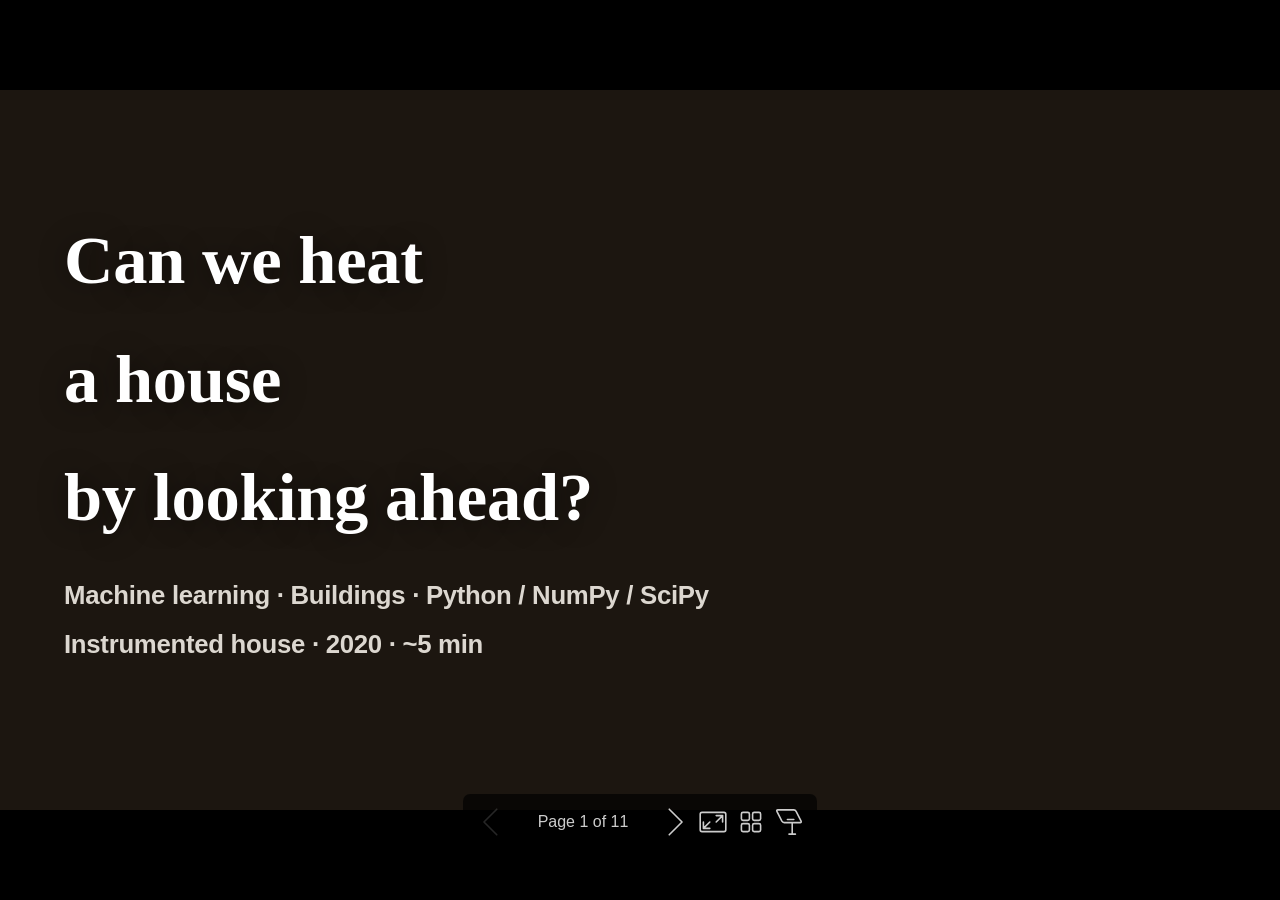
==== commit 9bd0b7d6: "chore: régénère les slides à partir des sources Marp" ====
--- a/docs/slides/presentation-recruteur-en.html
+++ b/docs/slides/presentation-recruteur-en.html
@@ -1,4 +1,4 @@
-<!DOCTYPE html><html lang="C"><head><title>[Human question]</title><meta property="og:title" content="[Human question]"><meta charset="UTF-8"><meta name="viewport" content="width=device-width,height=device-height,initial-scale=1.0"><meta name="apple-mobile-web-app-capable" content="yes"><meta http-equiv="X-UA-Compatible" content="ie=edge"><meta property="og:type" content="website"><meta name="twitter:card" content="summary"><style>@media screen{body[data-bespoke-view=""] .bespoke-marp-parent>.bespoke-marp-osc>button,body[data-bespoke-view=next] .bespoke-marp-parent>.bespoke-marp-osc>button,body[data-bespoke-view=overview] button.bespoke-marp-overview-close,body[data-bespoke-view=presenter] .bespoke-marp-presenter-container .bespoke-marp-presenter-info-container .bespoke-marp-presenter-info-page-area .bespoke-marp-presenter-info-page,body[data-bespoke-view=presenter] .bespoke-marp-presenter-container .bespoke-marp-presenter-info-container button,body[data-bespoke-view=presenter] .bespoke-marp-presenter-container .bespoke-marp-presenter-note-container button{appearance:none;background-color:initial;border:0;color:inherit;cursor:pointer;font-size:inherit;opacity:.8;outline:none;padding:0;transition:opacity .2s linear;-webkit-tap-highlight-color:transparent}body[data-bespoke-view=""] .bespoke-marp-parent>.bespoke-marp-osc>button:disabled,body[data-bespoke-view=next] .bespoke-marp-parent>.bespoke-marp-osc>button:disabled,body[data-bespoke-view=overview] button.bespoke-marp-overview-close:disabled,body[data-bespoke-view=presenter] .bespoke-marp-presenter-container .bespoke-marp-presenter-info-container .bespoke-marp-presenter-info-page-area .bespoke-marp-presenter-info-page:disabled,body[data-bespoke-view=presenter] .bespoke-marp-presenter-container .bespoke-marp-presenter-info-container button:disabled,body[data-bespoke-view=presenter] .bespoke-marp-presenter-container .bespoke-marp-presenter-note-container button:disabled{cursor:not-allowed;opacity:.15!important}body[data-bespoke-view=""] .bespoke-marp-parent>.bespoke-marp-osc>button:hover,body[data-bespoke-view=next] .bespoke-marp-parent>.bespoke-marp-osc>button:hover,body[data-bespoke-view=overview] button.bespoke-marp-overview-close:hover,body[data-bespoke-view=presenter] .bespoke-marp-presenter-container .bespoke-marp-presenter-info-container .bespoke-marp-presenter-info-page-area .bespoke-marp-presenter-info-page:hover,body[data-bespoke-view=presenter] .bespoke-marp-presenter-container .bespoke-marp-presenter-info-container button:hover,body[data-bespoke-view=presenter] .bespoke-marp-presenter-container .bespoke-marp-presenter-note-container button:hover{opacity:1}body[data-bespoke-view=""] .bespoke-marp-parent>.bespoke-marp-osc>button:hover:active,body[data-bespoke-view=next] .bespoke-marp-parent>.bespoke-marp-osc>button:hover:active,body[data-bespoke-view=overview] button.bespoke-marp-overview-close:hover:active,body[data-bespoke-view=presenter] .bespoke-marp-presenter-container .bespoke-marp-presenter-info-container .bespoke-marp-presenter-info-page-area .bespoke-marp-presenter-info-page:hover:active,body[data-bespoke-view=presenter] .bespoke-marp-presenter-container .bespoke-marp-presenter-info-container button:hover:active,body[data-bespoke-view=presenter] .bespoke-marp-presenter-container .bespoke-marp-presenter-note-container button:hover:active{opacity:.6}body[data-bespoke-view=""] .bespoke-marp-parent>.bespoke-marp-osc>button:hover:not(:disabled),body[data-bespoke-view=next] .bespoke-marp-parent>.bespoke-marp-osc>button:hover:not(:disabled),body[data-bespoke-view=overview] button.bespoke-marp-overview-close:hover:not(:disabled),body[data-bespoke-view=presenter] .bespoke-marp-presenter-container .bespoke-marp-presenter-info-container .bespoke-marp-presenter-info-page-area .bespoke-marp-presenter-info-page:hover:not(:disabled),body[data-bespoke-view=presenter] .bespoke-marp-presenter-container .bespoke-marp-presenter-info-container button:hover:not(:disabled),body[data-bespoke-view=presenter] .bespoke-marp-presenter-container .bespoke-marp-presenter-note-container button:hover:not(:disabled){transition:none}body[data-bespoke-view=""] .bespoke-marp-parent>.bespoke-marp-osc>button[data-bespoke-marp-osc=prev],body[data-bespoke-view=next] .bespoke-marp-parent>.bespoke-marp-osc>button[data-bespoke-marp-osc=prev],body[data-bespoke-view=presenter] .bespoke-marp-presenter-container .bespoke-marp-presenter-info-container button.bespoke-marp-presenter-info-page-prev{background:#0000 url("[data-uri]") no-repeat 50%;background-size:contain;overflow:hidden;text-indent:100%;white-space:nowrap}body[data-bespoke-view=""] .bespoke-marp-parent>.bespoke-marp-osc>button[data-bespoke-marp-osc=next],body[data-bespoke-view=next] .bespoke-marp-parent>.bespoke-marp-osc>button[data-bespoke-marp-osc=next],body[data-bespoke-view=presenter] .bespoke-marp-presenter-container .bespoke-marp-presenter-info-container button.bespoke-marp-presenter-info-page-next{background:#0000 url("[data-uri]") no-repeat 50%;background-size:contain;overflow:hidden;text-indent:100%;white-space:nowrap}:is(body[data-bespoke-view=""],body[data-bespoke-view=next]) .bespoke-marp-parent>.bespoke-marp-osc>button[data-bespoke-marp-osc=fullscreen]{background:#0000 url("[data-uri]") no-repeat 50%;background-size:contain;overflow:hidden;text-indent:100%;white-space:nowrap}:is(body[data-bespoke-view=""],body[data-bespoke-view=next]) .bespoke-marp-parent>.bespoke-marp-osc>button.exit[data-bespoke-marp-osc=fullscreen]{background-image:url("[data-uri]")}:is(body[data-bespoke-view=""],body[data-bespoke-view=next]) .bespoke-marp-parent>.bespoke-marp-osc>button[data-bespoke-marp-osc=presenter]{background:#0000 url("[data-uri]") no-repeat 50%;background-size:contain;overflow:hidden;text-indent:100%;white-space:nowrap}body[data-bespoke-view=overview] button.bespoke-marp-overview-close,body[data-bespoke-view=presenter] .bespoke-marp-presenter-container .bespoke-marp-presenter-note-container button.bespoke-marp-presenter-note-bigger{background:#0000 url("[data-uri]") no-repeat 50%;background-size:contain;overflow:hidden;text-indent:100%;white-space:nowrap}body[data-bespoke-view=presenter] .bespoke-marp-presenter-container .bespoke-marp-presenter-note-container button.bespoke-marp-presenter-note-smaller{background:#0000 url("[data-uri]") no-repeat 50%;background-size:contain;overflow:hidden;text-indent:100%;white-space:nowrap}:is(body[data-bespoke-view=""],body[data-bespoke-view=next]) .bespoke-marp-parent>.bespoke-marp-osc>button[data-bespoke-marp-osc=overview]{background:#0000 url("[data-uri]") no-repeat 50%;background-size:contain;overflow:hidden;text-indent:100%;white-space:nowrap}}@keyframes __bespoke_marp_transition_reduced_outgoing__{0%{opacity:1}to{opacity:0}}@keyframes __bespoke_marp_transition_reduced_incoming__{0%{mix-blend-mode:plus-lighter;opacity:0}to{mix-blend-mode:plus-lighter;opacity:1}}.bespoke-marp-note,.bespoke-marp-osc,.bespoke-progress-parent{display:none;transition:none}@media screen{::view-transition-group(*){animation-duration:var(--marp-bespoke-transition-animation-duration,.5s);animation-timing-function:ease}::view-transition-new(*),::view-transition-old(*){animation-delay:0s;animation-direction:var(--marp-bespoke-transition-animation-direction,normal);animation-duration:var(--marp-bespoke-transition-animation-duration,.5s);animation-fill-mode:both;animation-name:var(--marp-bespoke-transition-animation-name,var(--marp-bespoke-transition-animation-name-fallback,__bespoke_marp_transition_no_animation__));mix-blend-mode:normal}::view-transition-old(*){--marp-bespoke-transition-animation-name-fallback:__bespoke_marp_transition_reduced_outgoing__;animation-timing-function:ease}::view-transition-new(*){--marp-bespoke-transition-animation-name-fallback:__bespoke_marp_transition_reduced_incoming__;animation-timing-function:ease}::view-transition-new(root),::view-transition-old(root){animation-timing-function:linear}::view-transition-new(__bespoke_marp_transition_osc__),::view-transition-old(__bespoke_marp_transition_osc__){animation-duration:0s!important;animation-name:__bespoke_marp_transition_osc__!important}::view-transition-new(__bespoke_marp_transition_osc__){opacity:0!important}.bespoke-marp-transition-warming-up::view-transition-group(*),.bespoke-marp-transition-warming-up::view-transition-new(*),.bespoke-marp-transition-warming-up::view-transition-old(*){animation-play-state:paused!important}body,html{height:100%;margin:0}body{background:#000;overflow:hidden}svg.bespoke-marp-slide{content-visibility:hidden;interactivity:inert;opacity:0;pointer-events:none;z-index:-1}svg.bespoke-marp-slide:not(.bespoke-marp-active) *{view-transition-name:none!important}svg.bespoke-marp-slide.bespoke-marp-active{content-visibility:visible;interactivity:auto;opacity:1;pointer-events:auto;z-index:0}svg.bespoke-marp-slide.bespoke-marp-active.bespoke-marp-active-ready *{animation-name:__bespoke_marp__!important}@supports not (content-visibility:hidden){svg.bespoke-marp-slide[data-bespoke-marp-load=hideable]{display:none}svg.bespoke-marp-slide[data-bespoke-marp-load=hideable].bespoke-marp-active{display:block}}}@media screen and (prefers-reduced-motion:reduce){svg.bespoke-marp-slide *{view-transition-name:none!important}}@media screen{[data-bespoke-marp-fragment=inactive]{visibility:hidden}:is(body[data-bespoke-view=""],body[data-bespoke-view=next]) .bespoke-marp-parent{inset:0;position:absolute}:is(body[data-bespoke-view=""],body[data-bespoke-view=next]) .bespoke-marp-parent>.bespoke-marp-osc{background:#000000a6;border-radius:7px;bottom:50px;color:#fff;contain:paint;display:block;font-family:Helvetica,Arial,sans-serif;font-size:16px;left:50%;line-height:0;opacity:1;padding:12px;position:absolute;touch-action:manipulation;transform:translateX(-50%);transition:opacity .2s linear;-webkit-user-select:none;user-select:none;view-transition-name:__bespoke_marp_transition_osc__;white-space:nowrap;will-change:transform;z-index:1}:is(body[data-bespoke-view=""],body[data-bespoke-view=next]) .bespoke-marp-parent>.bespoke-marp-osc>:where(*){margin-left:6px}:is(body[data-bespoke-view=""],body[data-bespoke-view=next]) .bespoke-marp-parent>.bespoke-marp-osc>:where(*):where(:first-child){margin-left:0}:is(body[data-bespoke-view=""],body[data-bespoke-view=next]) .bespoke-marp-parent>.bespoke-marp-osc>span{opacity:.8}:is(body[data-bespoke-view=""],body[data-bespoke-view=next]) .bespoke-marp-parent>.bespoke-marp-osc>span[data-bespoke-marp-osc=page]{display:inline-block;min-width:140px;text-align:center}:is(body[data-bespoke-view=""],body[data-bespoke-view=next]) .bespoke-marp-parent>.bespoke-marp-osc>button[data-bespoke-marp-osc=fullscreen],:is(body[data-bespoke-view=""],body[data-bespoke-view=next]) .bespoke-marp-parent>.bespoke-marp-osc>button[data-bespoke-marp-osc=next],:is(body[data-bespoke-view=""],body[data-bespoke-view=next]) .bespoke-marp-parent>.bespoke-marp-osc>button[data-bespoke-marp-osc=overview],:is(body[data-bespoke-view=""],body[data-bespoke-view=next]) .bespoke-marp-parent>.bespoke-marp-osc>button[data-bespoke-marp-osc=presenter],:is(body[data-bespoke-view=""],body[data-bespoke-view=next]) .bespoke-marp-parent>.bespoke-marp-osc>button[data-bespoke-marp-osc=prev]{height:32px;line-height:32px;width:32px}:is(body[data-bespoke-view=""],body[data-bespoke-view=next]) .bespoke-marp-parent.bespoke-marp-inactive{cursor:none}:is(body[data-bespoke-view=""],body[data-bespoke-view=next]) .bespoke-marp-parent.bespoke-marp-inactive>.bespoke-marp-osc{opacity:0;pointer-events:none}:is(body[data-bespoke-view=""],body[data-bespoke-view=next]) svg.bespoke-marp-slide{height:100%;left:0;position:absolute;top:0;width:100%}body[data-bespoke-view=""] .bespoke-progress-parent{background:#222;display:flex;height:5px;width:100%}body[data-bespoke-view=""] .bespoke-progress-parent+:where(.bespoke-marp-parent){top:5px}body[data-bespoke-view=""] .bespoke-progress-parent .bespoke-progress-bar{background:#0288d1;flex:0 0 0;transition:flex-basis .2s cubic-bezier(0,1,1,1)}body[data-bespoke-view=next]{background:#0000}body[data-bespoke-view=presenter]{background:#161616}body[data-bespoke-view=presenter] .bespoke-marp-presenter-container{display:grid;font-family:Helvetica,Arial,sans-serif;grid-template:"current dragbar next" minmax(140px,1fr) "current dragbar note" 2fr "info    dragbar note" 3em;grid-template-columns:minmax(3px,var(--bespoke-marp-presenter-split-ratio,66%)) 0 minmax(3px,1fr);height:100%;left:0;position:absolute;top:0;width:100%}body[data-bespoke-view=presenter] .bespoke-marp-presenter-container :where(.bespoke-marp-parent){grid-area:current;overflow:hidden;position:relative}body[data-bespoke-view=presenter] .bespoke-marp-presenter-container :where(.bespoke-marp-parent) :where(svg.bespoke-marp-slide){height:calc(100% - 40px);left:20px;pointer-events:none;position:absolute;top:20px;-webkit-user-select:none;user-select:none;width:calc(100% - 40px)}body[data-bespoke-view=presenter] .bespoke-marp-presenter-container :where(.bespoke-marp-parent) :where(svg.bespoke-marp-slide).bespoke-marp-active{filter:drop-shadow(0 3px 10px rgba(0,0,0,.5))}body[data-bespoke-view=presenter] .bespoke-marp-presenter-container .bespoke-marp-presenter-dragbar-container{background:#0288d1;cursor:col-resize;grid-area:dragbar;margin-left:-3px;opacity:0;position:relative;transition:opacity .4s linear .1s;width:6px;z-index:10}body[data-bespoke-view=presenter] .bespoke-marp-presenter-container .bespoke-marp-presenter-dragbar-container:hover{opacity:1}body[data-bespoke-view=presenter] .bespoke-marp-presenter-container .bespoke-marp-presenter-dragbar-container.active{opacity:1;transition-delay:0s}body[data-bespoke-view=presenter] .bespoke-marp-presenter-container .bespoke-marp-presenter-next-container{background:#222;cursor:pointer;display:none;grid-area:next;overflow:hidden;position:relative}body[data-bespoke-view=presenter] .bespoke-marp-presenter-container .bespoke-marp-presenter-next-container.active{display:block}body[data-bespoke-view=presenter] .bespoke-marp-presenter-container .bespoke-marp-presenter-next-container iframe.bespoke-marp-presenter-next{background:#0000;border:0;display:block;filter:drop-shadow(0 3px 10px rgba(0,0,0,.5));height:calc(100% - 40px);left:20px;pointer-events:none;position:absolute;interactivity:inert;top:20px;-webkit-user-select:none;user-select:none;width:calc(100% - 40px)}body[data-bespoke-view=presenter] .bespoke-marp-presenter-container .bespoke-marp-presenter-note-container{background:#222;color:#eee;grid-area:note;position:relative;z-index:1}body[data-bespoke-view=presenter] .bespoke-marp-presenter-container .bespoke-marp-presenter-note-container button{height:1.5em;line-height:1.5em;width:1.5em}body[data-bespoke-view=presenter] .bespoke-marp-presenter-container .bespoke-marp-presenter-note-container .bespoke-marp-presenter-note-wrapper{display:block;inset:0;position:absolute}body[data-bespoke-view=presenter] .bespoke-marp-presenter-container .bespoke-marp-presenter-note-container .bespoke-marp-presenter-note-buttons{background:#000000a6;border-radius:4px;bottom:0;display:flex;gap:4px;margin:12px;opacity:0;padding:6px;pointer-events:none;position:absolute;right:0;transition:opacity .2s linear}body[data-bespoke-view=presenter] .bespoke-marp-presenter-container .bespoke-marp-presenter-note-container .bespoke-marp-presenter-note-buttons:focus-within,body[data-bespoke-view=presenter] .bespoke-marp-presenter-container .bespoke-marp-presenter-note-container .bespoke-marp-presenter-note-wrapper:focus-within+.bespoke-marp-presenter-note-buttons,body[data-bespoke-view=presenter] .bespoke-marp-presenter-container .bespoke-marp-presenter-note-container:hover .bespoke-marp-presenter-note-buttons{opacity:1;pointer-events:auto}body[data-bespoke-view=presenter] .bespoke-marp-presenter-container .bespoke-marp-presenter-note-container .bespoke-marp-note{box-sizing:border-box;font-size:calc(1.1em*var(--bespoke-marp-note-font-scale, 1));height:calc(100% - 40px);margin:20px;overflow:auto;padding-right:3px;white-space:pre-wrap;width:calc(100% - 40px);word-wrap:break-word;scrollbar-color:#eeeeee80 #0000;scrollbar-width:thin}body[data-bespoke-view=presenter] .bespoke-marp-presenter-container .bespoke-marp-presenter-note-container .bespoke-marp-note::-webkit-scrollbar{width:6px}body[data-bespoke-view=presenter] .bespoke-marp-presenter-container .bespoke-marp-presenter-note-container .bespoke-marp-note::-webkit-scrollbar-track{background:#0000}body[data-bespoke-view=presenter] .bespoke-marp-presenter-container .bespoke-marp-presenter-note-container .bespoke-marp-note::-webkit-scrollbar-thumb{background:#eeeeee80;border-radius:6px}body[data-bespoke-view=presenter] .bespoke-marp-presenter-container .bespoke-marp-presenter-note-container .bespoke-marp-note:empty{pointer-events:none}body[data-bespoke-view=presenter] .bespoke-marp-presenter-container .bespoke-marp-presenter-note-container .bespoke-marp-note.active{display:block}body[data-bespoke-view=presenter] .bespoke-marp-presenter-container .bespoke-marp-presenter-note-container .bespoke-marp-note p:first-child{margin-top:0}body[data-bespoke-view=presenter] .bespoke-marp-presenter-container .bespoke-marp-presenter-note-container .bespoke-marp-note p:last-child{margin-bottom:0}body[data-bespoke-view=presenter] .bespoke-marp-presenter-container .bespoke-marp-presenter-info-container{align-items:center;box-sizing:border-box;color:#eee;display:flex;flex-wrap:nowrap;grid-area:info;justify-content:center;overflow:hidden;padding:0 10px}body[data-bespoke-view=presenter] .bespoke-marp-presenter-container .bespoke-marp-presenter-info-container :is(.bespoke-marp-presenter-info-page-area,.bespoke-marp-presenter-info-time,.bespoke-marp-presenter-info-timer){box-sizing:border-box;display:block;padding:0 10px;white-space:nowrap;width:100%}body[data-bespoke-view=presenter] .bespoke-marp-presenter-container .bespoke-marp-presenter-info-container button{height:1.5em;line-height:1.5em;width:1.5em}body[data-bespoke-view=presenter] .bespoke-marp-presenter-container .bespoke-marp-presenter-info-container .bespoke-marp-presenter-info-page-area{order:2;text-align:center}body[data-bespoke-view=presenter] .bespoke-marp-presenter-container .bespoke-marp-presenter-info-container .bespoke-marp-presenter-info-page-area .bespoke-marp-presenter-info-page{display:inline-block;min-width:120px;text-align:center}body[data-bespoke-view=presenter] .bespoke-marp-presenter-container .bespoke-marp-presenter-info-container .bespoke-marp-presenter-info-time{color:#999;order:1;text-align:left}body[data-bespoke-view=presenter] .bespoke-marp-presenter-container .bespoke-marp-presenter-info-container .bespoke-marp-presenter-info-timer{color:#999;order:3;text-align:right}body[data-bespoke-view=presenter] .bespoke-marp-presenter-container .bespoke-marp-presenter-info-container .bespoke-marp-presenter-info-timer:hover{cursor:pointer}body[data-bespoke-view=overview]{background:#161616;overflow:auto}body[data-bespoke-view=overview] [data-bespoke-marp-fragment=inactive]{visibility:visible}body[data-bespoke-view=overview] .bespoke-marp-overview-header{backdrop-filter:blur(4px);background:#222222d9;box-shadow:0 3px 10px #00000080;box-sizing:border-box;display:flex;height:48px;inset:0 0 auto;justify-content:flex-end;padding:10px;position:fixed;z-index:1}body[data-bespoke-view=overview] button.bespoke-marp-overview-close{height:28px;line-height:28px;transform:rotate(45deg);width:28px}body[data-bespoke-view=overview] .bespoke-marp-parent{display:grid;gap:40px;grid-template-columns:repeat(auto-fit,minmax(0,240px));justify-content:space-around;padding:30px}body[data-bespoke-view=overview] .bespoke-marp-parent svg.bespoke-marp-slide{--bov-selected:#0000;--bov-focus:#161616;--bov-focus-outline:#0000;background-image:conic-gradient(#161616 0 0),conic-gradient(var(--bov-focus) 0 0),conic-gradient(var(--bov-focus-outline) 0 0),conic-gradient(var(--bov-selected) 0 0);background-position:5px 5px,3px 3px,2px 2px,0 0;background-repeat:no-repeat;background-size:calc(100% - 10px) calc(100% - 10px),calc(100% - 6px) calc(100% - 6px),calc(100% - 4px) calc(100% - 4px),100% 100%;content-visibility:visible;cursor:pointer;filter:drop-shadow(0 3px 10px rgba(0,0,0,.5));margin:-6px;padding:6px;interactivity:auto;opacity:1;outline:0;pointer-events:auto;scroll-margin-block:30px;width:100%;z-index:0}body[data-bespoke-view=overview] .bespoke-marp-parent svg.bespoke-marp-slide *,body[data-bespoke-view=overview] .bespoke-marp-parent svg.bespoke-marp-slide.bespoke-marp-active *{pointer-events:none;interactivity:inert}body[data-bespoke-view=overview] .bespoke-marp-parent :is(svg.bespoke-marp-slide:active,svg.bespoke-marp-slide:focus-visible,svg.bespoke-marp-slide:hover){--bov-focus-outline:#161616}body[data-bespoke-view=overview] .bespoke-marp-parent svg.bespoke-marp-slide:focus-visible,body[data-bespoke-view=overview] .bespoke-marp-parent svg.bespoke-marp-slide:hover{--bov-focus:#999}body[data-bespoke-view=overview] .bespoke-marp-parent svg.bespoke-marp-slide:active{--bov-focus:#eee}body[data-bespoke-view=overview] .bespoke-marp-parent svg.bespoke-marp-slide.bespoke-marp-active{--bov-selected:#0288d1}body[data-bespoke-view=overview]:has(.bespoke-marp-overview-header) .bespoke-marp-parent{padding-top:78px}body[data-bespoke-view=overview]:has(.bespoke-marp-overview-header) .bespoke-marp-parent svg.bespoke-marp-slide{scroll-margin-top:78px}.bespoke-marp-overview{background:#000000a6;inset:0;opacity:0;pointer-events:none;position:fixed;transition:opacity .1s ease;z-index:10}.bespoke-marp-overview iframe{background:#222;border:0;display:block;height:100%;left:0;position:absolute;top:0;width:100%}.bespoke-marp-overview[data-open="1"]{opacity:1;pointer-events:auto}}@media print{.bespoke-marp-overview,.bespoke-marp-presenter-info-container,.bespoke-marp-presenter-next-container,.bespoke-marp-presenter-note-container{display:none}}</style><style>div#\:\$p > svg > foreignObject > section{width:1280px;height:720px;box-sizing:border-box;overflow:hidden;position:relative;scroll-snap-align:center center;-webkit-text-size-adjust:100%;text-size-adjust:100%}div#\:\$p > svg > foreignObject > section::after{bottom:0;content:attr(data-marpit-pagination);padding:inherit;pointer-events:none;position:absolute;right:0}div#\:\$p > svg > foreignObject > section:not([data-marpit-pagination])::after{display:none}div#\:\$p > svg > foreignObject > section :where(:is(h1, marp-h1)){font-size:2em;margin-block:0.67em}div#\:\$p > svg > foreignObject > section section:where(:is(h1, marp-h1)){--marpit-root-font-size: 2em}div#\:\$p > svg > foreignObject > section video::-webkit-media-controls{will-change:transform}@page {size:1280px 720px;margin:0}@media print{html, body{background-color:#fff;margin:0;page-break-inside:avoid;break-inside:avoid-page}div#\:\$p > svg > foreignObject > section{page-break-before:always;break-before:page}div#\:\$p > svg > foreignObject > section, div#\:\$p > svg > foreignObject > section *{-webkit-print-color-adjust:exact!important;animation-delay:0s!important;animation-duration:0s!important;color-adjust:exact!important;print-color-adjust:exact!important;transition:none!important}div#\:\$p > svg[data-marpit-svg]{display:block;height:100vh;width:100vw}}div#\:\$p > svg > foreignObject > section{--fgColor-danger:light-dark(#d1242f, #f85149);--bgColor-attention-muted:light-dark(#fff8c5, #bb800926);--bgColor-muted:light-dark(#f6f8fa, #151b23);--bgColor-neutral-muted:light-dark(#818b981f, #656c7633);--borderColor-accent-emphasis:light-dark(#0969da, #1f6feb);--borderColor-attention-emphasis:light-dark(#9a6700, #9e6a03);--borderColor-danger-emphasis:light-dark(#cf222e, #da3633);--borderColor-default:light-dark(#d1d9e0, #3d444d);--borderColor-done-emphasis:light-dark(#8250df, #8957e5);--borderColor-success-emphasis:light-dark(#1a7f37, #238636);--color-prettylights-syntax-brackethighlighter-angle:light-dark(#59636e, #9198a1);--color-prettylights-syntax-brackethighlighter-unmatched:light-dark(#82071e, #f85149);--color-prettylights-syntax-carriage-return-bg:light-dark(#cf222e, #b62324);--color-prettylights-syntax-carriage-return-text:light-dark(#f6f8fa, #f0f6fc);--color-prettylights-syntax-comment:light-dark(#59636e, #9198a1);--color-prettylights-syntax-constant:light-dark(#0550ae, #79c0ff);--color-prettylights-syntax-constant-other-reference-link:light-dark(#0a3069, #a5d6ff);--color-prettylights-syntax-entity:light-dark(#6639ba, #d2a8ff);--color-prettylights-syntax-entity-tag:light-dark(#0550ae, #7ee787);--color-prettylights-syntax-invalid-illegal-text:light-dark(var(--fgColor-danger), var(--fgColor-danger));--color-prettylights-syntax-keyword:light-dark(#cf222e, #ff7b72);--color-prettylights-syntax-markup-changed-bg:light-dark(#ffd8b5, #5a1e02);--color-prettylights-syntax-markup-changed-text:light-dark(#953800, #ffdfb6);--color-prettylights-syntax-markup-deleted-bg:light-dark(#ffebe9, #67060c);--color-prettylights-syntax-markup-deleted-text:light-dark(#82071e, #ffdcd7);--color-prettylights-syntax-markup-heading:light-dark(#0550ae, #1f6feb);--color-prettylights-syntax-markup-ignored-bg:light-dark(#0550ae, #1158c7);--color-prettylights-syntax-markup-ignored-text:light-dark(#d1d9e0, #f0f6fc);--color-prettylights-syntax-markup-inserted-bg:light-dark(#dafbe1, #033a16);--color-prettylights-syntax-markup-inserted-text:light-dark(#116329, #aff5b4);--color-prettylights-syntax-markup-list:light-dark(#3b2300, #f2cc60);--color-prettylights-syntax-meta-diff-range:light-dark(#8250df, #d2a8ff);--color-prettylights-syntax-string:light-dark(#0a3069, #a5d6ff);--color-prettylights-syntax-string-regexp:light-dark(#116329, #7ee787);--color-prettylights-syntax-sublimelinter-gutter-mark:light-dark(#818b98, #3d444d);--color-prettylights-syntax-variable:light-dark(#953800, #ffa657);--fgColor-accent:light-dark(#0969da, #4493f8);--fgColor-attention:light-dark(#9a6700, #d29922);--fgColor-done:light-dark(#8250df, #ab7df8);--fgColor-muted:light-dark(#59636e, #9198a1);--fgColor-success:light-dark(#1a7f37, #3fb950);--bgColor-default:light-dark(#fff, #0d1117);--borderColor-muted:light-dark(#d1d9e0b3, #3d444db3);--color-prettylights-syntax-invalid-illegal-bg:light-dark(var(--bgColor-danger-muted), var(--bgColor-danger-muted));--color-prettylights-syntax-markup-bold:light-dark(#1f2328, #f0f6fc);--color-prettylights-syntax-markup-italic:light-dark(#1f2328, #f0f6fc);--color-prettylights-syntax-storage-modifier-import:light-dark(#1f2328, #f0f6fc);--fgColor-default:light-dark(#1f2328, #f0f6fc);--focus-outlineColor:light-dark(var(--borderColor-accent-emphasis), var(--borderColor-accent-emphasis));--borderColor-neutral-muted:light-dark(var(--borderColor-muted), var(--borderColor-muted));--base-size-16:calc(var(--marpit-root-font-size, 1rem) * 1);--base-size-24:calc(var(--marpit-root-font-size, 1rem) * 1.5);--base-size-4:calc(var(--marpit-root-font-size, 1rem) * 0.25);--base-size-40:calc(var(--marpit-root-font-size, 1rem) * 2.5);--base-size-8:calc(var(--marpit-root-font-size, 1rem) * 0.5);--base-text-weight-medium:500;--base-text-weight-normal:400;--base-text-weight-semibold:600;--fontStack-monospace:ui-monospace, SFMono-Regular, SF Mono, Menlo, Consolas, Liberation Mono, monospace;--fontStack-sansSerif:-apple-system, BlinkMacSystemFont, "Segoe UI", "Noto Sans", Helvetica, Arial, sans-serif, "Apple Color Emoji", "Segoe UI Emoji";}/*!
+<!DOCTYPE html><html lang="C"><head><title>Can we heat</title><meta property="og:title" content="Can we heat"><meta charset="UTF-8"><meta name="viewport" content="width=device-width,height=device-height,initial-scale=1.0"><meta name="apple-mobile-web-app-capable" content="yes"><meta http-equiv="X-UA-Compatible" content="ie=edge"><meta property="og:type" content="website"><meta name="twitter:card" content="summary"><style>@media screen{body[data-bespoke-view=""] .bespoke-marp-parent>.bespoke-marp-osc>button,body[data-bespoke-view=next] .bespoke-marp-parent>.bespoke-marp-osc>button,body[data-bespoke-view=overview] button.bespoke-marp-overview-close,body[data-bespoke-view=presenter] .bespoke-marp-presenter-container .bespoke-marp-presenter-info-container .bespoke-marp-presenter-info-page-area .bespoke-marp-presenter-info-page,body[data-bespoke-view=presenter] .bespoke-marp-presenter-container .bespoke-marp-presenter-info-container button,body[data-bespoke-view=presenter] .bespoke-marp-presenter-container .bespoke-marp-presenter-note-container button{appearance:none;background-color:initial;border:0;color:inherit;cursor:pointer;font-size:inherit;opacity:.8;outline:none;padding:0;transition:opacity .2s linear;-webkit-tap-highlight-color:transparent}body[data-bespoke-view=""] .bespoke-marp-parent>.bespoke-marp-osc>button:disabled,body[data-bespoke-view=next] .bespoke-marp-parent>.bespoke-marp-osc>button:disabled,body[data-bespoke-view=overview] button.bespoke-marp-overview-close:disabled,body[data-bespoke-view=presenter] .bespoke-marp-presenter-container .bespoke-marp-presenter-info-container .bespoke-marp-presenter-info-page-area .bespoke-marp-presenter-info-page:disabled,body[data-bespoke-view=presenter] .bespoke-marp-presenter-container .bespoke-marp-presenter-info-container button:disabled,body[data-bespoke-view=presenter] .bespoke-marp-presenter-container .bespoke-marp-presenter-note-container button:disabled{cursor:not-allowed;opacity:.15!important}body[data-bespoke-view=""] .bespoke-marp-parent>.bespoke-marp-osc>button:hover,body[data-bespoke-view=next] .bespoke-marp-parent>.bespoke-marp-osc>button:hover,body[data-bespoke-view=overview] button.bespoke-marp-overview-close:hover,body[data-bespoke-view=presenter] .bespoke-marp-presenter-container .bespoke-marp-presenter-info-container .bespoke-marp-presenter-info-page-area .bespoke-marp-presenter-info-page:hover,body[data-bespoke-view=presenter] .bespoke-marp-presenter-container .bespoke-marp-presenter-info-container button:hover,body[data-bespoke-view=presenter] .bespoke-marp-presenter-container .bespoke-marp-presenter-note-container button:hover{opacity:1}body[data-bespoke-view=""] .bespoke-marp-parent>.bespoke-marp-osc>button:hover:active,body[data-bespoke-view=next] .bespoke-marp-parent>.bespoke-marp-osc>button:hover:active,body[data-bespoke-view=overview] button.bespoke-marp-overview-close:hover:active,body[data-bespoke-view=presenter] .bespoke-marp-presenter-container .bespoke-marp-presenter-info-container .bespoke-marp-presenter-info-page-area .bespoke-marp-presenter-info-page:hover:active,body[data-bespoke-view=presenter] .bespoke-marp-presenter-container .bespoke-marp-presenter-info-container button:hover:active,body[data-bespoke-view=presenter] .bespoke-marp-presenter-container .bespoke-marp-presenter-note-container button:hover:active{opacity:.6}body[data-bespoke-view=""] .bespoke-marp-parent>.bespoke-marp-osc>button:hover:not(:disabled),body[data-bespoke-view=next] .bespoke-marp-parent>.bespoke-marp-osc>button:hover:not(:disabled),body[data-bespoke-view=overview] button.bespoke-marp-overview-close:hover:not(:disabled),body[data-bespoke-view=presenter] .bespoke-marp-presenter-container .bespoke-marp-presenter-info-container .bespoke-marp-presenter-info-page-area .bespoke-marp-presenter-info-page:hover:not(:disabled),body[data-bespoke-view=presenter] .bespoke-marp-presenter-container .bespoke-marp-presenter-info-container button:hover:not(:disabled),body[data-bespoke-view=presenter] .bespoke-marp-presenter-container .bespoke-marp-presenter-note-container button:hover:not(:disabled){transition:none}body[data-bespoke-view=""] .bespoke-marp-parent>.bespoke-marp-osc>button[data-bespoke-marp-osc=prev],body[data-bespoke-view=next] .bespoke-marp-parent>.bespoke-marp-osc>button[data-bespoke-marp-osc=prev],body[data-bespoke-view=presenter] .bespoke-marp-presenter-container .bespoke-marp-presenter-info-container button.bespoke-marp-presenter-info-page-prev{background:#0000 url("[data-uri]") no-repeat 50%;background-size:contain;overflow:hidden;text-indent:100%;white-space:nowrap}body[data-bespoke-view=""] .bespoke-marp-parent>.bespoke-marp-osc>button[data-bespoke-marp-osc=next],body[data-bespoke-view=next] .bespoke-marp-parent>.bespoke-marp-osc>button[data-bespoke-marp-osc=next],body[data-bespoke-view=presenter] .bespoke-marp-presenter-container .bespoke-marp-presenter-info-container button.bespoke-marp-presenter-info-page-next{background:#0000 url("[data-uri]") no-repeat 50%;background-size:contain;overflow:hidden;text-indent:100%;white-space:nowrap}:is(body[data-bespoke-view=""],body[data-bespoke-view=next]) .bespoke-marp-parent>.bespoke-marp-osc>button[data-bespoke-marp-osc=fullscreen]{background:#0000 url("[data-uri]") no-repeat 50%;background-size:contain;overflow:hidden;text-indent:100%;white-space:nowrap}:is(body[data-bespoke-view=""],body[data-bespoke-view=next]) .bespoke-marp-parent>.bespoke-marp-osc>button.exit[data-bespoke-marp-osc=fullscreen]{background-image:url("[data-uri]")}:is(body[data-bespoke-view=""],body[data-bespoke-view=next]) .bespoke-marp-parent>.bespoke-marp-osc>button[data-bespoke-marp-osc=presenter]{background:#0000 url("[data-uri]") no-repeat 50%;background-size:contain;overflow:hidden;text-indent:100%;white-space:nowrap}body[data-bespoke-view=overview] button.bespoke-marp-overview-close,body[data-bespoke-view=presenter] .bespoke-marp-presenter-container .bespoke-marp-presenter-note-container button.bespoke-marp-presenter-note-bigger{background:#0000 url("[data-uri]") no-repeat 50%;background-size:contain;overflow:hidden;text-indent:100%;white-space:nowrap}body[data-bespoke-view=presenter] .bespoke-marp-presenter-container .bespoke-marp-presenter-note-container button.bespoke-marp-presenter-note-smaller{background:#0000 url("[data-uri]") no-repeat 50%;background-size:contain;overflow:hidden;text-indent:100%;white-space:nowrap}:is(body[data-bespoke-view=""],body[data-bespoke-view=next]) .bespoke-marp-parent>.bespoke-marp-osc>button[data-bespoke-marp-osc=overview]{background:#0000 url("[data-uri]") no-repeat 50%;background-size:contain;overflow:hidden;text-indent:100%;white-space:nowrap}}@keyframes __bespoke_marp_transition_reduced_outgoing__{0%{opacity:1}to{opacity:0}}@keyframes __bespoke_marp_transition_reduced_incoming__{0%{mix-blend-mode:plus-lighter;opacity:0}to{mix-blend-mode:plus-lighter;opacity:1}}.bespoke-marp-note,.bespoke-marp-osc,.bespoke-progress-parent{display:none;transition:none}@media screen{::view-transition-group(*){animation-duration:var(--marp-bespoke-transition-animation-duration,.5s);animation-timing-function:ease}::view-transition-new(*),::view-transition-old(*){animation-delay:0s;animation-direction:var(--marp-bespoke-transition-animation-direction,normal);animation-duration:var(--marp-bespoke-transition-animation-duration,.5s);animation-fill-mode:both;animation-name:var(--marp-bespoke-transition-animation-name,var(--marp-bespoke-transition-animation-name-fallback,__bespoke_marp_transition_no_animation__));mix-blend-mode:normal}::view-transition-old(*){--marp-bespoke-transition-animation-name-fallback:__bespoke_marp_transition_reduced_outgoing__;animation-timing-function:ease}::view-transition-new(*){--marp-bespoke-transition-animation-name-fallback:__bespoke_marp_transition_reduced_incoming__;animation-timing-function:ease}::view-transition-new(root),::view-transition-old(root){animation-timing-function:linear}::view-transition-new(__bespoke_marp_transition_osc__),::view-transition-old(__bespoke_marp_transition_osc__){animation-duration:0s!important;animation-name:__bespoke_marp_transition_osc__!important}::view-transition-new(__bespoke_marp_transition_osc__){opacity:0!important}.bespoke-marp-transition-warming-up::view-transition-group(*),.bespoke-marp-transition-warming-up::view-transition-new(*),.bespoke-marp-transition-warming-up::view-transition-old(*){animation-play-state:paused!important}body,html{height:100%;margin:0}body{background:#000;overflow:hidden}svg.bespoke-marp-slide{content-visibility:hidden;interactivity:inert;opacity:0;pointer-events:none;z-index:-1}svg.bespoke-marp-slide:not(.bespoke-marp-active) *{view-transition-name:none!important}svg.bespoke-marp-slide.bespoke-marp-active{content-visibility:visible;interactivity:auto;opacity:1;pointer-events:auto;z-index:0}svg.bespoke-marp-slide.bespoke-marp-active.bespoke-marp-active-ready *{animation-name:__bespoke_marp__!important}@supports not (content-visibility:hidden){svg.bespoke-marp-slide[data-bespoke-marp-load=hideable]{display:none}svg.bespoke-marp-slide[data-bespoke-marp-load=hideable].bespoke-marp-active{display:block}}}@media screen and (prefers-reduced-motion:reduce){svg.bespoke-marp-slide *{view-transition-name:none!important}}@media screen{[data-bespoke-marp-fragment=inactive]{visibility:hidden}:is(body[data-bespoke-view=""],body[data-bespoke-view=next]) .bespoke-marp-parent{inset:0;position:absolute}:is(body[data-bespoke-view=""],body[data-bespoke-view=next]) .bespoke-marp-parent>.bespoke-marp-osc{background:#000000a6;border-radius:7px;bottom:50px;color:#fff;contain:paint;display:block;font-family:Helvetica,Arial,sans-serif;font-size:16px;left:50%;line-height:0;opacity:1;padding:12px;position:absolute;touch-action:manipulation;transform:translateX(-50%);transition:opacity .2s linear;-webkit-user-select:none;user-select:none;view-transition-name:__bespoke_marp_transition_osc__;white-space:nowrap;will-change:transform;z-index:1}:is(body[data-bespoke-view=""],body[data-bespoke-view=next]) .bespoke-marp-parent>.bespoke-marp-osc>:where(*){margin-left:6px}:is(body[data-bespoke-view=""],body[data-bespoke-view=next]) .bespoke-marp-parent>.bespoke-marp-osc>:where(*):where(:first-child){margin-left:0}:is(body[data-bespoke-view=""],body[data-bespoke-view=next]) .bespoke-marp-parent>.bespoke-marp-osc>span{opacity:.8}:is(body[data-bespoke-view=""],body[data-bespoke-view=next]) .bespoke-marp-parent>.bespoke-marp-osc>span[data-bespoke-marp-osc=page]{display:inline-block;min-width:140px;text-align:center}:is(body[data-bespoke-view=""],body[data-bespoke-view=next]) .bespoke-marp-parent>.bespoke-marp-osc>button[data-bespoke-marp-osc=fullscreen],:is(body[data-bespoke-view=""],body[data-bespoke-view=next]) .bespoke-marp-parent>.bespoke-marp-osc>button[data-bespoke-marp-osc=next],:is(body[data-bespoke-view=""],body[data-bespoke-view=next]) .bespoke-marp-parent>.bespoke-marp-osc>button[data-bespoke-marp-osc=overview],:is(body[data-bespoke-view=""],body[data-bespoke-view=next]) .bespoke-marp-parent>.bespoke-marp-osc>button[data-bespoke-marp-osc=presenter],:is(body[data-bespoke-view=""],body[data-bespoke-view=next]) .bespoke-marp-parent>.bespoke-marp-osc>button[data-bespoke-marp-osc=prev]{height:32px;line-height:32px;width:32px}:is(body[data-bespoke-view=""],body[data-bespoke-view=next]) .bespoke-marp-parent.bespoke-marp-inactive{cursor:none}:is(body[data-bespoke-view=""],body[data-bespoke-view=next]) .bespoke-marp-parent.bespoke-marp-inactive>.bespoke-marp-osc{opacity:0;pointer-events:none}:is(body[data-bespoke-view=""],body[data-bespoke-view=next]) svg.bespoke-marp-slide{height:100%;left:0;position:absolute;top:0;width:100%}body[data-bespoke-view=""] .bespoke-progress-parent{background:#222;display:flex;height:5px;width:100%}body[data-bespoke-view=""] .bespoke-progress-parent+:where(.bespoke-marp-parent){top:5px}body[data-bespoke-view=""] .bespoke-progress-parent .bespoke-progress-bar{background:#0288d1;flex:0 0 0;transition:flex-basis .2s cubic-bezier(0,1,1,1)}body[data-bespoke-view=next]{background:#0000}body[data-bespoke-view=presenter]{background:#161616}body[data-bespoke-view=presenter] .bespoke-marp-presenter-container{display:grid;font-family:Helvetica,Arial,sans-serif;grid-template:"current dragbar next" minmax(140px,1fr) "current dragbar note" 2fr "info    dragbar note" 3em;grid-template-columns:minmax(3px,var(--bespoke-marp-presenter-split-ratio,66%)) 0 minmax(3px,1fr);height:100%;left:0;position:absolute;top:0;width:100%}body[data-bespoke-view=presenter] .bespoke-marp-presenter-container :where(.bespoke-marp-parent){grid-area:current;overflow:hidden;position:relative}body[data-bespoke-view=presenter] .bespoke-marp-presenter-container :where(.bespoke-marp-parent) :where(svg.bespoke-marp-slide){height:calc(100% - 40px);left:20px;pointer-events:none;position:absolute;top:20px;-webkit-user-select:none;user-select:none;width:calc(100% - 40px)}body[data-bespoke-view=presenter] .bespoke-marp-presenter-container :where(.bespoke-marp-parent) :where(svg.bespoke-marp-slide).bespoke-marp-active{filter:drop-shadow(0 3px 10px rgba(0,0,0,.5))}body[data-bespoke-view=presenter] .bespoke-marp-presenter-container .bespoke-marp-presenter-dragbar-container{background:#0288d1;cursor:col-resize;grid-area:dragbar;margin-left:-3px;opacity:0;position:relative;transition:opacity .4s linear .1s;width:6px;z-index:10}body[data-bespoke-view=presenter] .bespoke-marp-presenter-container .bespoke-marp-presenter-dragbar-container:hover{opacity:1}body[data-bespoke-view=presenter] .bespoke-marp-presenter-container .bespoke-marp-presenter-dragbar-container.active{opacity:1;transition-delay:0s}body[data-bespoke-view=presenter] .bespoke-marp-presenter-container .bespoke-marp-presenter-next-container{background:#222;cursor:pointer;display:none;grid-area:next;overflow:hidden;position:relative}body[data-bespoke-view=presenter] .bespoke-marp-presenter-container .bespoke-marp-presenter-next-container.active{display:block}body[data-bespoke-view=presenter] .bespoke-marp-presenter-container .bespoke-marp-presenter-next-container iframe.bespoke-marp-presenter-next{background:#0000;border:0;display:block;filter:drop-shadow(0 3px 10px rgba(0,0,0,.5));height:calc(100% - 40px);left:20px;pointer-events:none;position:absolute;interactivity:inert;top:20px;-webkit-user-select:none;user-select:none;width:calc(100% - 40px)}body[data-bespoke-view=presenter] .bespoke-marp-presenter-container .bespoke-marp-presenter-note-container{background:#222;color:#eee;grid-area:note;position:relative;z-index:1}body[data-bespoke-view=presenter] .bespoke-marp-presenter-container .bespoke-marp-presenter-note-container button{height:1.5em;line-height:1.5em;width:1.5em}body[data-bespoke-view=presenter] .bespoke-marp-presenter-container .bespoke-marp-presenter-note-container .bespoke-marp-presenter-note-wrapper{display:block;inset:0;position:absolute}body[data-bespoke-view=presenter] .bespoke-marp-presenter-container .bespoke-marp-presenter-note-container .bespoke-marp-presenter-note-buttons{background:#000000a6;border-radius:4px;bottom:0;display:flex;gap:4px;margin:12px;opacity:0;padding:6px;pointer-events:none;position:absolute;right:0;transition:opacity .2s linear}body[data-bespoke-view=presenter] .bespoke-marp-presenter-container .bespoke-marp-presenter-note-container .bespoke-marp-presenter-note-buttons:focus-within,body[data-bespoke-view=presenter] .bespoke-marp-presenter-container .bespoke-marp-presenter-note-container .bespoke-marp-presenter-note-wrapper:focus-within+.bespoke-marp-presenter-note-buttons,body[data-bespoke-view=presenter] .bespoke-marp-presenter-container .bespoke-marp-presenter-note-container:hover .bespoke-marp-presenter-note-buttons{opacity:1;pointer-events:auto}body[data-bespoke-view=presenter] .bespoke-marp-presenter-container .bespoke-marp-presenter-note-container .bespoke-marp-note{box-sizing:border-box;font-size:calc(1.1em*var(--bespoke-marp-note-font-scale, 1));height:calc(100% - 40px);margin:20px;overflow:auto;padding-right:3px;white-space:pre-wrap;width:calc(100% - 40px);word-wrap:break-word;scrollbar-color:#eeeeee80 #0000;scrollbar-width:thin}body[data-bespoke-view=presenter] .bespoke-marp-presenter-container .bespoke-marp-presenter-note-container .bespoke-marp-note::-webkit-scrollbar{width:6px}body[data-bespoke-view=presenter] .bespoke-marp-presenter-container .bespoke-marp-presenter-note-container .bespoke-marp-note::-webkit-scrollbar-track{background:#0000}body[data-bespoke-view=presenter] .bespoke-marp-presenter-container .bespoke-marp-presenter-note-container .bespoke-marp-note::-webkit-scrollbar-thumb{background:#eeeeee80;border-radius:6px}body[data-bespoke-view=presenter] .bespoke-marp-presenter-container .bespoke-marp-presenter-note-container .bespoke-marp-note:empty{pointer-events:none}body[data-bespoke-view=presenter] .bespoke-marp-presenter-container .bespoke-marp-presenter-note-container .bespoke-marp-note.active{display:block}body[data-bespoke-view=presenter] .bespoke-marp-presenter-container .bespoke-marp-presenter-note-container .bespoke-marp-note p:first-child{margin-top:0}body[data-bespoke-view=presenter] .bespoke-marp-presenter-container .bespoke-marp-presenter-note-container .bespoke-marp-note p:last-child{margin-bottom:0}body[data-bespoke-view=presenter] .bespoke-marp-presenter-container .bespoke-marp-presenter-info-container{align-items:center;box-sizing:border-box;color:#eee;display:flex;flex-wrap:nowrap;grid-area:info;justify-content:center;overflow:hidden;padding:0 10px}body[data-bespoke-view=presenter] .bespoke-marp-presenter-container .bespoke-marp-presenter-info-container :is(.bespoke-marp-presenter-info-page-area,.bespoke-marp-presenter-info-time,.bespoke-marp-presenter-info-timer){box-sizing:border-box;display:block;padding:0 10px;white-space:nowrap;width:100%}body[data-bespoke-view=presenter] .bespoke-marp-presenter-container .bespoke-marp-presenter-info-container button{height:1.5em;line-height:1.5em;width:1.5em}body[data-bespoke-view=presenter] .bespoke-marp-presenter-container .bespoke-marp-presenter-info-container .bespoke-marp-presenter-info-page-area{order:2;text-align:center}body[data-bespoke-view=presenter] .bespoke-marp-presenter-container .bespoke-marp-presenter-info-container .bespoke-marp-presenter-info-page-area .bespoke-marp-presenter-info-page{display:inline-block;min-width:120px;text-align:center}body[data-bespoke-view=presenter] .bespoke-marp-presenter-container .bespoke-marp-presenter-info-container .bespoke-marp-presenter-info-time{color:#999;order:1;text-align:left}body[data-bespoke-view=presenter] .bespoke-marp-presenter-container .bespoke-marp-presenter-info-container .bespoke-marp-presenter-info-timer{color:#999;order:3;text-align:right}body[data-bespoke-view=presenter] .bespoke-marp-presenter-container .bespoke-marp-presenter-info-container .bespoke-marp-presenter-info-timer:hover{cursor:pointer}body[data-bespoke-view=overview]{background:#161616;overflow:auto}body[data-bespoke-view=overview] [data-bespoke-marp-fragment=inactive]{visibility:visible}body[data-bespoke-view=overview] .bespoke-marp-overview-header{backdrop-filter:blur(4px);background:#222222d9;box-shadow:0 3px 10px #00000080;box-sizing:border-box;display:flex;height:48px;inset:0 0 auto;justify-content:flex-end;padding:10px;position:fixed;z-index:1}body[data-bespoke-view=overview] button.bespoke-marp-overview-close{height:28px;line-height:28px;transform:rotate(45deg);width:28px}body[data-bespoke-view=overview] .bespoke-marp-parent{display:grid;gap:40px;grid-template-columns:repeat(auto-fit,minmax(0,240px));justify-content:space-around;padding:30px}body[data-bespoke-view=overview] .bespoke-marp-parent svg.bespoke-marp-slide{--bov-selected:#0000;--bov-focus:#161616;--bov-focus-outline:#0000;background-image:conic-gradient(#161616 0 0),conic-gradient(var(--bov-focus) 0 0),conic-gradient(var(--bov-focus-outline) 0 0),conic-gradient(var(--bov-selected) 0 0);background-position:5px 5px,3px 3px,2px 2px,0 0;background-repeat:no-repeat;background-size:calc(100% - 10px) calc(100% - 10px),calc(100% - 6px) calc(100% - 6px),calc(100% - 4px) calc(100% - 4px),100% 100%;content-visibility:visible;cursor:pointer;filter:drop-shadow(0 3px 10px rgba(0,0,0,.5));margin:-6px;padding:6px;interactivity:auto;opacity:1;outline:0;pointer-events:auto;scroll-margin-block:30px;width:100%;z-index:0}body[data-bespoke-view=overview] .bespoke-marp-parent svg.bespoke-marp-slide *,body[data-bespoke-view=overview] .bespoke-marp-parent svg.bespoke-marp-slide.bespoke-marp-active *{pointer-events:none;interactivity:inert}body[data-bespoke-view=overview] .bespoke-marp-parent :is(svg.bespoke-marp-slide:active,svg.bespoke-marp-slide:focus-visible,svg.bespoke-marp-slide:hover){--bov-focus-outline:#161616}body[data-bespoke-view=overview] .bespoke-marp-parent svg.bespoke-marp-slide:focus-visible,body[data-bespoke-view=overview] .bespoke-marp-parent svg.bespoke-marp-slide:hover{--bov-focus:#999}body[data-bespoke-view=overview] .bespoke-marp-parent svg.bespoke-marp-slide:active{--bov-focus:#eee}body[data-bespoke-view=overview] .bespoke-marp-parent svg.bespoke-marp-slide.bespoke-marp-active{--bov-selected:#0288d1}body[data-bespoke-view=overview]:has(.bespoke-marp-overview-header) .bespoke-marp-parent{padding-top:78px}body[data-bespoke-view=overview]:has(.bespoke-marp-overview-header) .bespoke-marp-parent svg.bespoke-marp-slide{scroll-margin-top:78px}.bespoke-marp-overview{background:#000000a6;inset:0;opacity:0;pointer-events:none;position:fixed;transition:opacity .1s ease;z-index:10}.bespoke-marp-overview iframe{background:#222;border:0;display:block;height:100%;left:0;position:absolute;top:0;width:100%}.bespoke-marp-overview[data-open="1"]{opacity:1;pointer-events:auto}}@media print{.bespoke-marp-overview,.bespoke-marp-presenter-info-container,.bespoke-marp-presenter-next-container,.bespoke-marp-presenter-note-container{display:none}}</style><style>div#\:\$p > svg > foreignObject > section{width:1280px;height:720px;box-sizing:border-box;overflow:hidden;position:relative;scroll-snap-align:center center;-webkit-text-size-adjust:100%;text-size-adjust:100%}div#\:\$p > svg > foreignObject > section::after{bottom:0;content:attr(data-marpit-pagination);padding:inherit;pointer-events:none;position:absolute;right:0}div#\:\$p > svg > foreignObject > section:not([data-marpit-pagination])::after{display:none}div#\:\$p > svg > foreignObject > section :where(:is(h1, marp-h1)){font-size:2em;margin-block:0.67em}div#\:\$p > svg > foreignObject > section section:where(:is(h1, marp-h1)){--marpit-root-font-size: 2em}div#\:\$p > svg > foreignObject > section video::-webkit-media-controls{will-change:transform}@page {size:1280px 720px;margin:0}@media print{html, body{background-color:#fff;margin:0;page-break-inside:avoid;break-inside:avoid-page}div#\:\$p > svg > foreignObject > section{page-break-before:always;break-before:page}div#\:\$p > svg > foreignObject > section, div#\:\$p > svg > foreignObject > section *{-webkit-print-color-adjust:exact!important;animation-delay:0s!important;animation-duration:0s!important;color-adjust:exact!important;print-color-adjust:exact!important;transition:none!important}div#\:\$p > svg[data-marpit-svg]{display:block;height:100vh;width:100vw}}div#\:\$p > svg > foreignObject > section{--fgColor-danger:light-dark(#d1242f, #f85149);--bgColor-attention-muted:light-dark(#fff8c5, #bb800926);--bgColor-muted:light-dark(#f6f8fa, #151b23);--bgColor-neutral-muted:light-dark(#818b981f, #656c7633);--borderColor-accent-emphasis:light-dark(#0969da, #1f6feb);--borderColor-attention-emphasis:light-dark(#9a6700, #9e6a03);--borderColor-danger-emphasis:light-dark(#cf222e, #da3633);--borderColor-default:light-dark(#d1d9e0, #3d444d);--borderColor-done-emphasis:light-dark(#8250df, #8957e5);--borderColor-success-emphasis:light-dark(#1a7f37, #238636);--color-prettylights-syntax-brackethighlighter-angle:light-dark(#59636e, #9198a1);--color-prettylights-syntax-brackethighlighter-unmatched:light-dark(#82071e, #f85149);--color-prettylights-syntax-carriage-return-bg:light-dark(#cf222e, #b62324);--color-prettylights-syntax-carriage-return-text:light-dark(#f6f8fa, #f0f6fc);--color-prettylights-syntax-comment:light-dark(#59636e, #9198a1);--color-prettylights-syntax-constant:light-dark(#0550ae, #79c0ff);--color-prettylights-syntax-constant-other-reference-link:light-dark(#0a3069, #a5d6ff);--color-prettylights-syntax-entity:light-dark(#6639ba, #d2a8ff);--color-prettylights-syntax-entity-tag:light-dark(#0550ae, #7ee787);--color-prettylights-syntax-invalid-illegal-text:light-dark(var(--fgColor-danger), var(--fgColor-danger));--color-prettylights-syntax-keyword:light-dark(#cf222e, #ff7b72);--color-prettylights-syntax-markup-changed-bg:light-dark(#ffd8b5, #5a1e02);--color-prettylights-syntax-markup-changed-text:light-dark(#953800, #ffdfb6);--color-prettylights-syntax-markup-deleted-bg:light-dark(#ffebe9, #67060c);--color-prettylights-syntax-markup-deleted-text:light-dark(#82071e, #ffdcd7);--color-prettylights-syntax-markup-heading:light-dark(#0550ae, #1f6feb);--color-prettylights-syntax-markup-ignored-bg:light-dark(#0550ae, #1158c7);--color-prettylights-syntax-markup-ignored-text:light-dark(#d1d9e0, #f0f6fc);--color-prettylights-syntax-markup-inserted-bg:light-dark(#dafbe1, #033a16);--color-prettylights-syntax-markup-inserted-text:light-dark(#116329, #aff5b4);--color-prettylights-syntax-markup-list:light-dark(#3b2300, #f2cc60);--color-prettylights-syntax-meta-diff-range:light-dark(#8250df, #d2a8ff);--color-prettylights-syntax-string:light-dark(#0a3069, #a5d6ff);--color-prettylights-syntax-string-regexp:light-dark(#116329, #7ee787);--color-prettylights-syntax-sublimelinter-gutter-mark:light-dark(#818b98, #3d444d);--color-prettylights-syntax-variable:light-dark(#953800, #ffa657);--fgColor-accent:light-dark(#0969da, #4493f8);--fgColor-attention:light-dark(#9a6700, #d29922);--fgColor-done:light-dark(#8250df, #ab7df8);--fgColor-muted:light-dark(#59636e, #9198a1);--fgColor-success:light-dark(#1a7f37, #3fb950);--bgColor-default:light-dark(#fff, #0d1117);--borderColor-muted:light-dark(#d1d9e0b3, #3d444db3);--color-prettylights-syntax-invalid-illegal-bg:light-dark(var(--bgColor-danger-muted), var(--bgColor-danger-muted));--color-prettylights-syntax-markup-bold:light-dark(#1f2328, #f0f6fc);--color-prettylights-syntax-markup-italic:light-dark(#1f2328, #f0f6fc);--color-prettylights-syntax-storage-modifier-import:light-dark(#1f2328, #f0f6fc);--fgColor-default:light-dark(#1f2328, #f0f6fc);--focus-outlineColor:light-dark(var(--borderColor-accent-emphasis), var(--borderColor-accent-emphasis));--borderColor-neutral-muted:light-dark(var(--borderColor-muted), var(--borderColor-muted));--base-size-16:calc(var(--marpit-root-font-size, 1rem) * 1);--base-size-24:calc(var(--marpit-root-font-size, 1rem) * 1.5);--base-size-4:calc(var(--marpit-root-font-size, 1rem) * 0.25);--base-size-40:calc(var(--marpit-root-font-size, 1rem) * 2.5);--base-size-8:calc(var(--marpit-root-font-size, 1rem) * 0.5);--base-text-weight-medium:500;--base-text-weight-normal:400;--base-text-weight-semibold:600;--fontStack-monospace:ui-monospace, SFMono-Regular, SF Mono, Menlo, Consolas, Liberation Mono, monospace;--fontStack-sansSerif:-apple-system, BlinkMacSystemFont, "Segoe UI", "Noto Sans", Helvetica, Arial, sans-serif, "Apple Color Emoji", "Segoe UI Emoji";}/*!
  * Marp default theme.
  *
  * @theme default
@@ -9,11 +9,11 @@
  * @size 4:3 960px 720px
  */div#\:\$p > svg > foreignObject > section [data-theme=light],div#\:\$p > svg > foreignObject > section{color-scheme:light}div#\:\$p > svg > foreignObject > section [data-theme=dark],div#\:\$p > svg > foreignObject > section:where(.invert){color-scheme:dark}div#\:\$p > svg > foreignObject > section{-ms-text-size-adjust:100%;-webkit-text-size-adjust:100%;margin:0;font-weight:var(--base-text-weight-normal, 400);color:var(--fgColor-default);background-color:var(--bgColor-default);font-family:var(--fontStack-sansSerif, -apple-system, BlinkMacSystemFont, "Segoe UI", "Noto Sans", Helvetica, Arial, sans-serif, "Apple Color Emoji", "Segoe UI Emoji");font-size:16px;line-height:1.5;word-wrap:break-word}div#\:\$p > svg > foreignObject > section{--marpit-root-font-size:16px}div#\:\$p > svg > foreignObject > section a{text-decoration:underline;text-underline-offset:calc(var(--marpit-root-font-size, 1rem) * .2)}div#\:\$p > svg > foreignObject > section :is(h1, marp-h1):hover .anchor .octicon-link:before,div#\:\$p > svg > foreignObject > section :is(h2, marp-h2):hover .anchor .octicon-link:before,div#\:\$p > svg > foreignObject > section :is(h3, marp-h3):hover .anchor .octicon-link:before,div#\:\$p > svg > foreignObject > section :is(h4, marp-h4):hover .anchor .octicon-link:before,div#\:\$p > svg > foreignObject > section :is(h5, marp-h5):hover .anchor .octicon-link:before,div#\:\$p > svg > foreignObject > section :is(h6, marp-h6):hover .anchor .octicon-link:before{width:16px;height:16px;content:" ";display:inline-block;background-color:currentColor;-webkit-mask-image:url('data:image/svg+xml;charset=utf-8,<svg xmlns="http://www.w3.org/2000/svg" aria-hidden="true" viewBox="0 0 16 16"><path fill-rule="evenodd" d="M7.775 3.275a.75.75 0 0 0 1.06 1.06l1.25-1.25a2 2 0 1 1 2.83 2.83l-2.5 2.5a2 2 0 0 1-2.83 0 .75.75 0 0 0-1.06 1.06 3.5 3.5 0 0 0 4.95 0l2.5-2.5a3.5 3.5 0 0 0-4.95-4.95zm-4.69 9.64a2 2 0 0 1 0-2.83l2.5-2.5a2 2 0 0 1 2.83 0 .75.75 0 0 0 1.06-1.06 3.5 3.5 0 0 0-4.95 0l-2.5 2.5a3.5 3.5 0 0 0 4.95 4.95l1.25-1.25a.75.75 0 0 0-1.06-1.06l-1.25 1.25a2 2 0 0 1-2.83 0"/></svg>');mask-image:url('data:image/svg+xml;charset=utf-8,<svg xmlns="http://www.w3.org/2000/svg" aria-hidden="true" viewBox="0 0 16 16"><path fill-rule="evenodd" d="M7.775 3.275a.75.75 0 0 0 1.06 1.06l1.25-1.25a2 2 0 1 1 2.83 2.83l-2.5 2.5a2 2 0 0 1-2.83 0 .75.75 0 0 0-1.06 1.06 3.5 3.5 0 0 0 4.95 0l2.5-2.5a3.5 3.5 0 0 0-4.95-4.95zm-4.69 9.64a2 2 0 0 1 0-2.83l2.5-2.5a2 2 0 0 1 2.83 0 .75.75 0 0 0 1.06-1.06 3.5 3.5 0 0 0-4.95 0l-2.5 2.5a3.5 3.5 0 0 0 4.95 4.95l1.25-1.25a.75.75 0 0 0-1.06-1.06l-1.25 1.25a2 2 0 0 1-2.83 0"/></svg>')}div#\:\$p > svg > foreignObject > section details,div#\:\$p > svg > foreignObject > section figcaption,div#\:\$p > svg > foreignObject > section figure{display:block}div#\:\$p > svg > foreignObject > section summary{display:list-item}div#\:\$p > svg > foreignObject > section [hidden]{display:none!important}div#\:\$p > svg > foreignObject > section a{background-color:transparent;color:var(--fgColor-accent);text-decoration:none}div#\:\$p > svg > foreignObject > section abbr[title]{border-bottom:none;-webkit-text-decoration:underline dotted;text-decoration:underline dotted}div#\:\$p > svg > foreignObject > section b,div#\:\$p > svg > foreignObject > section strong{font-weight:var(--base-text-weight-semibold, 600)}div#\:\$p > svg > foreignObject > section dfn{font-style:italic}div#\:\$p > svg > foreignObject > section :is(h1, marp-h1){margin:.67em 0;font-weight:var(--base-text-weight-semibold, 600);padding-bottom:.3em;font-size:2em;border-bottom:1px solid var(--borderColor-muted)}div#\:\$p > svg > foreignObject > section mark{background-color:var(--bgColor-attention-muted);color:var(--fgColor-default)}div#\:\$p > svg > foreignObject > section small{font-size:90%}div#\:\$p > svg > foreignObject > section sub,div#\:\$p > svg > foreignObject > section sup{font-size:75%;line-height:0;position:relative;vertical-align:baseline}div#\:\$p > svg > foreignObject > section sub{bottom:-.25em}div#\:\$p > svg > foreignObject > section sup{top:-.5em}div#\:\$p > svg > foreignObject > section img{border-style:none;max-width:100%;box-sizing:content-box}div#\:\$p > svg > foreignObject > section code,div#\:\$p > svg > foreignObject > section kbd,div#\:\$p > svg > foreignObject > section :is(pre, marp-pre),div#\:\$p > svg > foreignObject > section samp{font-family:monospace;font-size:1em}div#\:\$p > svg > foreignObject > section figure{margin:1em var(--base-size-40)}div#\:\$p > svg > foreignObject > section hr{box-sizing:content-box;overflow:hidden;background:transparent;height:.25em;padding:0;margin:var(--base-size-24) 0;background-color:var(--borderColor-default);border:0}div#\:\$p > svg > foreignObject > section input{font:inherit;margin:0;overflow:visible;font-family:inherit;font-size:inherit;line-height:inherit}div#\:\$p > svg > foreignObject > section [type=button],div#\:\$p > svg > foreignObject > section [type=reset],div#\:\$p > svg > foreignObject > section [type=submit]{-webkit-appearance:button;-moz-appearance:button;appearance:button}div#\:\$p > svg > foreignObject > section [type=checkbox],div#\:\$p > svg > foreignObject > section [type=radio]{box-sizing:border-box;padding:0}div#\:\$p > svg > foreignObject > section [type=number]::-webkit-inner-spin-button,div#\:\$p > svg > foreignObject > section [type=number]::-webkit-outer-spin-button{height:auto}div#\:\$p > svg > foreignObject > section [type=search]::-webkit-search-cancel-button,div#\:\$p > svg > foreignObject > section [type=search]::-webkit-search-decoration{-webkit-appearance:none;appearance:none}div#\:\$p > svg > foreignObject > section ::-webkit-input-placeholder{color:inherit;opacity:.54}div#\:\$p > svg > foreignObject > section ::-webkit-file-upload-button{-webkit-appearance:button;appearance:button;font:inherit}div#\:\$p > svg > foreignObject > section a:hover{text-decoration:underline}div#\:\$p > svg > foreignObject > section ::-moz-placeholder{color:var(--fgColor-muted);opacity:1}div#\:\$p > svg > foreignObject > section ::placeholder{color:var(--fgColor-muted);opacity:1}div#\:\$p > svg > foreignObject > section hr:after,div#\:\$p > svg > foreignObject > section hr:before{display:table;content:""}div#\:\$p > svg > foreignObject > section hr:after{clear:both}div#\:\$p > svg > foreignObject > section table{border-spacing:0;border-collapse:collapse;display:block;width:-moz-max-content;width:max-content;max-width:100%;overflow:auto;font-variant:tabular-nums}div#\:\$p > svg > foreignObject > section td,div#\:\$p > svg > foreignObject > section th{padding:0}div#\:\$p > svg > foreignObject > section details summary{cursor:pointer}div#\:\$p > svg > foreignObject > section [role=button]:focus,div#\:\$p > svg > foreignObject > section a:focus,div#\:\$p > svg > foreignObject > section input[type=checkbox]:focus,div#\:\$p > svg > foreignObject > section input[type=radio]:focus{outline:2px solid var(--focus-outlineColor);outline-offset:-2px;box-shadow:none}div#\:\$p > svg > foreignObject > section [role=button]:focus:not(:focus-visible),div#\:\$p > svg > foreignObject > section a:focus:not(:focus-visible),div#\:\$p > svg > foreignObject > section input[type=checkbox]:focus:not(:focus-visible),div#\:\$p > svg > foreignObject > section input[type=radio]:focus:not(:focus-visible){outline:1px solid transparent}div#\:\$p > svg > foreignObject > section [role=button]:focus-visible,div#\:\$p > svg > foreignObject > section a:focus-visible,div#\:\$p > svg > foreignObject > section input[type=checkbox]:focus-visible,div#\:\$p > svg > foreignObject > section input[type=radio]:focus-visible{outline:2px solid var(--focus-outlineColor);outline-offset:-2px;box-shadow:none}div#\:\$p > svg > foreignObject > section a:not([class]):focus,div#\:\$p > svg > foreignObject > section a:not([class]):focus-visible,div#\:\$p > svg > foreignObject > section input[type=checkbox]:focus,div#\:\$p > svg > foreignObject > section input[type=checkbox]:focus-visible,div#\:\$p > svg > foreignObject > section input[type=radio]:focus,div#\:\$p > svg > foreignObject > section input[type=radio]:focus-visible{outline-offset:0}div#\:\$p > svg > foreignObject > section kbd{display:inline-block;padding:var(--base-size-4);font:11px var(--fontStack-monospace, ui-monospace, SFMono-Regular, SF Mono, Menlo, Consolas, Liberation Mono, monospace);line-height:10px;color:var(--fgColor-default);vertical-align:middle;background-color:var(--bgColor-muted);border-bottom-color:var(--borderColor-neutral-muted);border:1px solid var(--borderColor-neutral-muted);border-radius:6px;box-shadow:inset 0 -1px 0 var(--borderColor-neutral-muted)}div#\:\$p > svg > foreignObject > section :is(h1, marp-h1),div#\:\$p > svg > foreignObject > section :is(h2, marp-h2),div#\:\$p > svg > foreignObject > section :is(h3, marp-h3),div#\:\$p > svg > foreignObject > section :is(h4, marp-h4),div#\:\$p > svg > foreignObject > section :is(h5, marp-h5),div#\:\$p > svg > foreignObject > section :is(h6, marp-h6){margin-top:var(--base-size-24);margin-bottom:var(--base-size-16);font-weight:var(--base-text-weight-semibold, 600);line-height:1.25}div#\:\$p > svg > foreignObject > section :is(h2, marp-h2){padding-bottom:.3em;font-size:1.5em;border-bottom:1px solid var(--borderColor-muted)}div#\:\$p > svg > foreignObject > section :is(h2, marp-h2),div#\:\$p > svg > foreignObject > section :is(h3, marp-h3){font-weight:var(--base-text-weight-semibold, 600)}div#\:\$p > svg > foreignObject > section :is(h3, marp-h3){font-size:1.25em}div#\:\$p > svg > foreignObject > section :is(h4, marp-h4){font-size:1em}div#\:\$p > svg > foreignObject > section :is(h4, marp-h4),div#\:\$p > svg > foreignObject > section :is(h5, marp-h5){font-weight:var(--base-text-weight-semibold, 600)}div#\:\$p > svg > foreignObject > section :is(h5, marp-h5){font-size:.875em}div#\:\$p > svg > foreignObject > section :is(h6, marp-h6){font-weight:var(--base-text-weight-semibold, 600);font-size:.85em;color:var(--fgColor-muted)}div#\:\$p > svg > foreignObject > section p{margin-top:0;margin-bottom:10px}div#\:\$p > svg > foreignObject > section blockquote{margin:0;padding:0 1em;color:var(--fgColor-muted);border-left:.25em solid var(--borderColor-default)}div#\:\$p > svg > foreignObject > section ol,div#\:\$p > svg > foreignObject > section ul{margin-top:0;margin-bottom:0;padding-left:2em}div#\:\$p > svg > foreignObject > section ol ol,div#\:\$p > svg > foreignObject > section ul ol{list-style-type:lower-roman}div#\:\$p > svg > foreignObject > section ol ol ol,div#\:\$p > svg > foreignObject > section ol ul ol,div#\:\$p > svg > foreignObject > section ul ol ol,div#\:\$p > svg > foreignObject > section ul ul ol{list-style-type:lower-alpha}div#\:\$p > svg > foreignObject > section dd{margin-left:0}div#\:\$p > svg > foreignObject > section code,div#\:\$p > svg > foreignObject > section :is(pre, marp-pre),div#\:\$p > svg > foreignObject > section samp,div#\:\$p > svg > foreignObject > section tt{font-family:var(--fontStack-monospace, ui-monospace, SFMono-Regular, SF Mono, Menlo, Consolas, Liberation Mono, monospace);font-size:12px}div#\:\$p > svg > foreignObject > section :is(pre, marp-pre){margin-top:0;margin-bottom:0;word-wrap:normal}div#\:\$p > svg > foreignObject > section .octicon{display:inline-block;overflow:visible!important;vertical-align:text-bottom;fill:currentColor}div#\:\$p > svg > foreignObject > section input::-webkit-inner-spin-button,div#\:\$p > svg > foreignObject > section input::-webkit-outer-spin-button{margin:0;-webkit-appearance:none;appearance:none}div#\:\$p > svg > foreignObject > section .mr-2{margin-right:var(--base-size-8, 8px)!important}div#\:\$p > svg > foreignObject > section:after,div#\:\$p > svg > foreignObject > section:before{display:table}div#\:\$p > svg > foreignObject > section:after{clear:both}div#\:\$p > svg > foreignObject > section>:first-child{margin-top:0!important}div#\:\$p > svg > foreignObject > section>:last-child{margin-bottom:0!important}div#\:\$p > svg > foreignObject > section a:not([href]){color:inherit;text-decoration:none}div#\:\$p > svg > foreignObject > section .absent{color:var(--fgColor-danger)}div#\:\$p > svg > foreignObject > section .anchor{float:left;padding-right:var(--base-size-4);margin-left:-20px;line-height:1}div#\:\$p > svg > foreignObject > section .anchor:focus{outline:none}div#\:\$p > svg > foreignObject > section blockquote,div#\:\$p > svg > foreignObject > section details,div#\:\$p > svg > foreignObject > section dl,div#\:\$p > svg > foreignObject > section ol,div#\:\$p > svg > foreignObject > section p,div#\:\$p > svg > foreignObject > section :is(pre, marp-pre),div#\:\$p > svg > foreignObject > section table,div#\:\$p > svg > foreignObject > section ul{margin-top:0;margin-bottom:var(--base-size-16)}div#\:\$p > svg > foreignObject > section blockquote>:first-child{margin-top:0}div#\:\$p > svg > foreignObject > section blockquote>:last-child{margin-bottom:0}div#\:\$p > svg > foreignObject > section :is(h1, marp-h1) .octicon-link,div#\:\$p > svg > foreignObject > section :is(h2, marp-h2) .octicon-link,div#\:\$p > svg > foreignObject > section :is(h3, marp-h3) .octicon-link,div#\:\$p > svg > foreignObject > section :is(h4, marp-h4) .octicon-link,div#\:\$p > svg > foreignObject > section :is(h5, marp-h5) .octicon-link,div#\:\$p > svg > foreignObject > section :is(h6, marp-h6) .octicon-link{color:var(--fgColor-default);vertical-align:middle;visibility:hidden}div#\:\$p > svg > foreignObject > section :is(h1, marp-h1):hover .anchor,div#\:\$p > svg > foreignObject > section :is(h2, marp-h2):hover .anchor,div#\:\$p > svg > foreignObject > section :is(h3, marp-h3):hover .anchor,div#\:\$p > svg > foreignObject > section :is(h4, marp-h4):hover .anchor,div#\:\$p > svg > foreignObject > section :is(h5, marp-h5):hover .anchor,div#\:\$p > svg > foreignObject > section :is(h6, marp-h6):hover .anchor{text-decoration:none}div#\:\$p > svg > foreignObject > section :is(h1, marp-h1):hover .anchor .octicon-link,div#\:\$p > svg > foreignObject > section :is(h2, marp-h2):hover .anchor .octicon-link,div#\:\$p > svg > foreignObject > section :is(h3, marp-h3):hover .anchor .octicon-link,div#\:\$p > svg > foreignObject > section :is(h4, marp-h4):hover .anchor .octicon-link,div#\:\$p > svg > foreignObject > section :is(h5, marp-h5):hover .anchor .octicon-link,div#\:\$p > svg > foreignObject > section :is(h6, marp-h6):hover .anchor .octicon-link{visibility:visible}div#\:\$p > svg > foreignObject > section :is(h1, marp-h1) code,div#\:\$p > svg > foreignObject > section :is(h1, marp-h1) tt,div#\:\$p > svg > foreignObject > section :is(h2, marp-h2) code,div#\:\$p > svg > foreignObject > section :is(h2, marp-h2) tt,div#\:\$p > svg > foreignObject > section :is(h3, marp-h3) code,div#\:\$p > svg > foreignObject > section :is(h3, marp-h3) tt,div#\:\$p > svg > foreignObject > section :is(h4, marp-h4) code,div#\:\$p > svg > foreignObject > section :is(h4, marp-h4) tt,div#\:\$p > svg > foreignObject > section :is(h5, marp-h5) code,div#\:\$p > svg > foreignObject > section :is(h5, marp-h5) tt,div#\:\$p > svg > foreignObject > section :is(h6, marp-h6) code,div#\:\$p > svg > foreignObject > section :is(h6, marp-h6) tt{padding:0 .2em;font-size:inherit}div#\:\$p > svg > foreignObject > section summary :is(h1, marp-h1),div#\:\$p > svg > foreignObject > section summary :is(h2, marp-h2),div#\:\$p > svg > foreignObject > section summary :is(h3, marp-h3),div#\:\$p > svg > foreignObject > section summary :is(h4, marp-h4),div#\:\$p > svg > foreignObject > section summary :is(h5, marp-h5),div#\:\$p > svg > foreignObject > section summary :is(h6, marp-h6){display:inline-block}div#\:\$p > svg > foreignObject > section summary :is(h1, marp-h1) .anchor,div#\:\$p > svg > foreignObject > section summary :is(h2, marp-h2) .anchor,div#\:\$p > svg > foreignObject > section summary :is(h3, marp-h3) .anchor,div#\:\$p > svg > foreignObject > section summary :is(h4, marp-h4) .anchor,div#\:\$p > svg > foreignObject > section summary :is(h5, marp-h5) .anchor,div#\:\$p > svg > foreignObject > section summary :is(h6, marp-h6) .anchor{margin-left:-40px}div#\:\$p > svg > foreignObject > section summary :is(h1, marp-h1),div#\:\$p > svg > foreignObject > section summary :is(h2, marp-h2){padding-bottom:0;border-bottom:0}div#\:\$p > svg > foreignObject > section ol.no-list,div#\:\$p > svg > foreignObject > section ul.no-list{padding:0;list-style-type:none}div#\:\$p > svg > foreignObject > section ol[type="a s"]{list-style-type:lower-alpha}div#\:\$p > svg > foreignObject > section ol[type="A s"]{list-style-type:upper-alpha}div#\:\$p > svg > foreignObject > section ol[type="i s"]{list-style-type:lower-roman}div#\:\$p > svg > foreignObject > section ol[type="I s"]{list-style-type:upper-roman}div#\:\$p > svg > foreignObject > section div>ol:not([type]),div#\:\$p > svg > foreignObject > section ol[type="1"]{list-style-type:decimal}div#\:\$p > svg > foreignObject > section ol ol,div#\:\$p > svg > foreignObject > section ol ul,div#\:\$p > svg > foreignObject > section ul ol,div#\:\$p > svg > foreignObject > section ul ul{margin-top:0;margin-bottom:0}div#\:\$p > svg > foreignObject > section li>p{margin-top:var(--base-size-16)}div#\:\$p > svg > foreignObject > section li+li{margin-top:.25em}div#\:\$p > svg > foreignObject > section dl{padding:0}div#\:\$p > svg > foreignObject > section dl dt{padding:0;margin-top:var(--base-size-16);font-size:1em;font-style:italic;font-weight:var(--base-text-weight-semibold, 600)}div#\:\$p > svg > foreignObject > section dl dd{padding:0 var(--base-size-16);margin-bottom:var(--base-size-16)}div#\:\$p > svg > foreignObject > section table th{font-weight:var(--base-text-weight-semibold, 600)}div#\:\$p > svg > foreignObject > section table td,div#\:\$p > svg > foreignObject > section table th{padding:6px 13px;border:1px solid var(--borderColor-default)}div#\:\$p > svg > foreignObject > section table td>:last-child{margin-bottom:0}div#\:\$p > svg > foreignObject > section table tr{background-color:var(--bgColor-default);border-top:1px solid var(--borderColor-muted)}div#\:\$p > svg > foreignObject > section table tr:nth-child(2n){background-color:var(--bgColor-muted)}div#\:\$p > svg > foreignObject > section table img{background-color:transparent}div#\:\$p > svg > foreignObject > section img[align=right]{padding-left:20px}div#\:\$p > svg > foreignObject > section img[align=left]{padding-right:20px}div#\:\$p > svg > foreignObject > section .emoji{max-width:none;vertical-align:text-top;background-color:transparent}div#\:\$p > svg > foreignObject > section :is(span, marp-span).frame,div#\:\$p > svg > foreignObject > section :is(span, marp-span).frame>:is(span, marp-span){display:block;overflow:hidden}div#\:\$p > svg > foreignObject > section :is(span, marp-span).frame>:is(span, marp-span){float:left;width:auto;padding:7px;margin:13px 0 0;border:1px solid var(--borderColor-default)}div#\:\$p > svg > foreignObject > section :is(span, marp-span).frame :is(span, marp-span) img{display:block;float:left}div#\:\$p > svg > foreignObject > section :is(span, marp-span).frame :is(span, marp-span) :is(span, marp-span){display:block;padding:5px 0 0;clear:both;color:var(--fgColor-default)}div#\:\$p > svg > foreignObject > section :is(span, marp-span).align-center{display:block;overflow:hidden;clear:both}div#\:\$p > svg > foreignObject > section :is(span, marp-span).align-center>:is(span, marp-span){display:block;margin:13px auto 0;overflow:hidden;text-align:center}div#\:\$p > svg > foreignObject > section :is(span, marp-span).align-center :is(span, marp-span) img{margin:0 auto;text-align:center}div#\:\$p > svg > foreignObject > section :is(span, marp-span).align-right{display:block;overflow:hidden;clear:both}div#\:\$p > svg > foreignObject > section :is(span, marp-span).align-right>:is(span, marp-span){display:block;margin:13px 0 0;overflow:hidden;text-align:right}div#\:\$p > svg > foreignObject > section :is(span, marp-span).align-right :is(span, marp-span) img{margin:0;text-align:right}div#\:\$p > svg > foreignObject > section :is(span, marp-span).float-left{display:block;float:left;margin-right:13px;overflow:hidden}div#\:\$p > svg > foreignObject > section :is(span, marp-span).float-left :is(span, marp-span){margin:13px 0 0}div#\:\$p > svg > foreignObject > section :is(span, marp-span).float-right{display:block;float:right;margin-left:13px;overflow:hidden}div#\:\$p > svg > foreignObject > section :is(span, marp-span).float-right>:is(span, marp-span){display:block;margin:13px auto 0;overflow:hidden;text-align:right}div#\:\$p > svg > foreignObject > section code,div#\:\$p > svg > foreignObject > section tt{padding:.2em .4em;margin:0;font-size:85%;white-space:break-spaces;background-color:var(--bgColor-neutral-muted);border-radius:6px}div#\:\$p > svg > foreignObject > section code br,div#\:\$p > svg > foreignObject > section tt br{display:none}div#\:\$p > svg > foreignObject > section del code{text-decoration:inherit}div#\:\$p > svg > foreignObject > section samp{font-size:85%}div#\:\$p > svg > foreignObject > section :is(pre, marp-pre) code{font-size:100%}div#\:\$p > svg > foreignObject > section :is(pre, marp-pre)>code{padding:0;margin:0;word-break:normal;white-space:pre;background:transparent;border:0}div#\:\$p > svg > foreignObject > section .highlight{margin-bottom:var(--base-size-16)}div#\:\$p > svg > foreignObject > section .highlight :is(pre, marp-pre){margin-bottom:0;word-break:normal}div#\:\$p > svg > foreignObject > section :is(pre, marp-pre){padding:var(--base-size-16);overflow:auto;font-size:85%;line-height:1.45;color:var(--fgColor-default);background-color:var(--bgColor-muted);border-radius:6px}div#\:\$p > svg > foreignObject > section :is(pre, marp-pre) code,div#\:\$p > svg > foreignObject > section :is(pre, marp-pre) tt{display:inline;padding:0;margin:0;overflow:visible;line-height:inherit;word-wrap:normal;background-color:transparent;border:0}div#\:\$p > svg > foreignObject > section .csv-data td,div#\:\$p > svg > foreignObject > section .csv-data th{padding:5px;overflow:hidden;font-size:12px;line-height:1;text-align:left;white-space:nowrap}div#\:\$p > svg > foreignObject > section .csv-data .blob-num{padding:10px var(--base-size-8) 9px;text-align:right;background:var(--bgColor-default);border:0}div#\:\$p > svg > foreignObject > section .csv-data tr{border-top:0}div#\:\$p > svg > foreignObject > section .csv-data th{font-weight:var(--base-text-weight-semibold, 600);background:var(--bgColor-muted);border-top:0}div#\:\$p > svg > foreignObject > section [data-footnote-ref]:before{content:"["}div#\:\$p > svg > foreignObject > section [data-footnote-ref]:after{content:"]"}div#\:\$p > svg > foreignObject > section .footnotes{font-size:12px;color:var(--fgColor-muted);border-top:1px solid var(--borderColor-default)}div#\:\$p > svg > foreignObject > section div#\:\$p > svg > foreignObject > section section.footnotes{--marpit-root-font-size:12px}div#\:\$p > svg > foreignObject > section .footnotes ol,div#\:\$p > svg > foreignObject > section .footnotes ol ul{padding-left:var(--base-size-16)}div#\:\$p > svg > foreignObject > section .footnotes ol ul{display:inline-block;margin-top:var(--base-size-16)}div#\:\$p > svg > foreignObject > section .footnotes li{position:relative}div#\:\$p > svg > foreignObject > section .footnotes li:target:before{position:absolute;top:calc(var(--base-size-8)*-1);right:calc(var(--base-size-8)*-1);bottom:calc(var(--base-size-8)*-1);left:calc(var(--base-size-24)*-1);pointer-events:none;content:"";border:2px solid var(--borderColor-accent-emphasis);border-radius:6px}div#\:\$p > svg > foreignObject > section .footnotes li:target{color:var(--fgColor-default)}div#\:\$p > svg > foreignObject > section .footnotes .data-footnote-backref g-emoji{font-family:monospace}div#\:\$p > svg > foreignObject > section .pl-c{color:var(--color-prettylights-syntax-comment)}div#\:\$p > svg > foreignObject > section .pl-c1,div#\:\$p > svg > foreignObject > section .pl-s .pl-v{color:var(--color-prettylights-syntax-constant)}div#\:\$p > svg > foreignObject > section .pl-e,div#\:\$p > svg > foreignObject > section .pl-en{color:var(--color-prettylights-syntax-entity)}div#\:\$p > svg > foreignObject > section .pl-s .pl-s1,div#\:\$p > svg > foreignObject > section .pl-smi{color:var(--color-prettylights-syntax-storage-modifier-import)}div#\:\$p > svg > foreignObject > section .pl-ent{color:var(--color-prettylights-syntax-entity-tag)}div#\:\$p > svg > foreignObject > section .pl-k{color:var(--color-prettylights-syntax-keyword)}div#\:\$p > svg > foreignObject > section .pl-pds,div#\:\$p > svg > foreignObject > section .pl-s,div#\:\$p > svg > foreignObject > section .pl-s .pl-pse .pl-s1,div#\:\$p > svg > foreignObject > section .pl-sr,div#\:\$p > svg > foreignObject > section .pl-sr .pl-cce,div#\:\$p > svg > foreignObject > section .pl-sr .pl-sra,div#\:\$p > svg > foreignObject > section .pl-sr .pl-sre{color:var(--color-prettylights-syntax-string)}div#\:\$p > svg > foreignObject > section .pl-smw,div#\:\$p > svg > foreignObject > section .pl-v{color:var(--color-prettylights-syntax-variable)}div#\:\$p > svg > foreignObject > section .pl-bu{color:var(--color-prettylights-syntax-brackethighlighter-unmatched)}div#\:\$p > svg > foreignObject > section .pl-ii{color:var(--color-prettylights-syntax-invalid-illegal-text);background-color:var(--color-prettylights-syntax-invalid-illegal-bg)}div#\:\$p > svg > foreignObject > section .pl-c2{color:var(--color-prettylights-syntax-carriage-return-text);background-color:var(--color-prettylights-syntax-carriage-return-bg)}div#\:\$p > svg > foreignObject > section .pl-sr .pl-cce{font-weight:700;color:var(--color-prettylights-syntax-string-regexp)}div#\:\$p > svg > foreignObject > section .pl-ml{color:var(--color-prettylights-syntax-markup-list)}div#\:\$p > svg > foreignObject > section .pl-mh,div#\:\$p > svg > foreignObject > section .pl-mh .pl-en,div#\:\$p > svg > foreignObject > section .pl-ms{font-weight:700;color:var(--color-prettylights-syntax-markup-heading)}div#\:\$p > svg > foreignObject > section .pl-mi{font-style:italic;color:var(--color-prettylights-syntax-markup-italic)}div#\:\$p > svg > foreignObject > section .pl-mb{font-weight:700;color:var(--color-prettylights-syntax-markup-bold)}div#\:\$p > svg > foreignObject > section .pl-md{color:var(--color-prettylights-syntax-markup-deleted-text);background-color:var(--color-prettylights-syntax-markup-deleted-bg)}div#\:\$p > svg > foreignObject > section .pl-mi1{color:var(--color-prettylights-syntax-markup-inserted-text);background-color:var(--color-prettylights-syntax-markup-inserted-bg)}div#\:\$p > svg > foreignObject > section .pl-mc{color:var(--color-prettylights-syntax-markup-changed-text);background-color:var(--color-prettylights-syntax-markup-changed-bg)}div#\:\$p > svg > foreignObject > section .pl-mi2{color:var(--color-prettylights-syntax-markup-ignored-text);background-color:var(--color-prettylights-syntax-markup-ignored-bg)}div#\:\$p > svg > foreignObject > section .pl-mdr{font-weight:700;color:var(--color-prettylights-syntax-meta-diff-range)}div#\:\$p > svg > foreignObject > section .pl-ba{color:var(--color-prettylights-syntax-brackethighlighter-angle)}div#\:\$p > svg > foreignObject > section .pl-sg{color:var(--color-prettylights-syntax-sublimelinter-gutter-mark)}div#\:\$p > svg > foreignObject > section .pl-corl{text-decoration:underline;color:var(--color-prettylights-syntax-constant-other-reference-link)}div#\:\$p > svg > foreignObject > section [role=button]:focus:not(:focus-visible),div#\:\$p > svg > foreignObject > section [role=tabpanel][tabindex="0"]:focus:not(:focus-visible),div#\:\$p > svg > foreignObject > section a:focus:not(:focus-visible),div#\:\$p > svg > foreignObject > section button:focus:not(:focus-visible),div#\:\$p > svg > foreignObject > section summary:focus:not(:focus-visible){outline:none;box-shadow:none}div#\:\$p > svg > foreignObject > section [tabindex="0"]:focus:not(:focus-visible),div#\:\$p > svg > foreignObject > section details-dialog:focus:not(:focus-visible){outline:none}div#\:\$p > svg > foreignObject > section g-emoji{display:inline-block;min-width:1ch;font-family:Apple Color Emoji,Segoe UI Emoji,Segoe UI Symbol;font-size:1em;font-style:normal!important;font-weight:var(--base-text-weight-normal, 400);line-height:1;vertical-align:-.075em}div#\:\$p > svg > foreignObject > section g-emoji img{width:1em;height:1em}div#\:\$p > svg > foreignObject > section a:has(>p,>div,>:is(pre, marp-pre),>blockquote){display:block}div#\:\$p > svg > foreignObject > section a:has(>p,>div,>:is(pre, marp-pre),>blockquote):not(:has(.snippet-clipboard-content,>:is(pre, marp-pre))){width:-moz-fit-content;width:fit-content}div#\:\$p > svg > foreignObject > section a:has(>p,>div,>:is(pre, marp-pre),>blockquote):has(.snippet-clipboard-content,>:is(pre, marp-pre)):focus-visible{outline:2px solid var(--focus-outlineColor);outline-offset:2px}div#\:\$p > svg > foreignObject > section .task-list-item{list-style-type:none}div#\:\$p > svg > foreignObject > section .task-list-item label{font-weight:var(--base-text-weight-normal, 400)}div#\:\$p > svg > foreignObject > section .task-list-item.enabled label{cursor:pointer}div#\:\$p > svg > foreignObject > section .task-list-item+.task-list-item{margin-top:var(--base-size-4)}div#\:\$p > svg > foreignObject > section .task-list-item .handle{display:none}div#\:\$p > svg > foreignObject > section .task-list-item-checkbox{margin:0 .2em .25em -1.4em;vertical-align:middle}div#\:\$p > svg > foreignObject > section ul:dir(rtl) .task-list-item-checkbox{margin:0 -1.6em .25em .2em}div#\:\$p > svg > foreignObject > section ol:dir(rtl) .task-list-item-checkbox{margin:0 -1.6em .25em .2em}div#\:\$p > svg > foreignObject > section .contains-task-list:focus-within .task-list-item-convert-container,div#\:\$p > svg > foreignObject > section .contains-task-list:hover .task-list-item-convert-container{display:block;width:auto;height:24px;overflow:visible;clip-path:none}div#\:\$p > svg > foreignObject > section ::-webkit-calendar-picker-indicator{filter:invert(50%)}div#\:\$p > svg > foreignObject > section .markdown-alert{padding:var(--base-size-8) var(--base-size-16);margin-bottom:var(--base-size-16);color:inherit;border-left:.25em solid var(--borderColor-default)}div#\:\$p > svg > foreignObject > section .markdown-alert>:first-child{margin-top:0}div#\:\$p > svg > foreignObject > section .markdown-alert>:last-child{margin-bottom:0}div#\:\$p > svg > foreignObject > section .markdown-alert .markdown-alert-title{display:flex;font-weight:var(--base-text-weight-medium, 500);align-items:center;line-height:1}div#\:\$p > svg > foreignObject > section .markdown-alert.markdown-alert-note{border-left-color:var(--borderColor-accent-emphasis)}div#\:\$p > svg > foreignObject > section .markdown-alert.markdown-alert-note .markdown-alert-title{color:var(--fgColor-accent)}div#\:\$p > svg > foreignObject > section .markdown-alert.markdown-alert-important{border-left-color:var(--borderColor-done-emphasis)}div#\:\$p > svg > foreignObject > section .markdown-alert.markdown-alert-important .markdown-alert-title{color:var(--fgColor-done)}div#\:\$p > svg > foreignObject > section .markdown-alert.markdown-alert-warning{border-left-color:var(--borderColor-attention-emphasis)}div#\:\$p > svg > foreignObject > section .markdown-alert.markdown-alert-warning .markdown-alert-title{color:var(--fgColor-attention)}div#\:\$p > svg > foreignObject > section .markdown-alert.markdown-alert-tip{border-left-color:var(--borderColor-success-emphasis)}div#\:\$p > svg > foreignObject > section .markdown-alert.markdown-alert-tip .markdown-alert-title{color:var(--fgColor-success)}div#\:\$p > svg > foreignObject > section .markdown-alert.markdown-alert-caution{border-left-color:var(--borderColor-danger-emphasis)}div#\:\$p > svg > foreignObject > section .markdown-alert.markdown-alert-caution .markdown-alert-title{color:var(--fgColor-danger)}div#\:\$p > svg > foreignObject > section>:first-child>.heading-element:first-child{margin-top:0!important}div#\:\$p > svg > foreignObject > section .highlight :is(pre, marp-pre):has(+.zeroclipboard-container){min-height:52px}div#\:\$p > svg > foreignObject > section :is(h1, marp-h1){color:var(--h1-color);font-size:1.6em}div#\:\$p > svg > foreignObject > section :is(h1, marp-h1),div#\:\$p > svg > foreignObject > section :is(h2, marp-h2){border-bottom:none}div#\:\$p > svg > foreignObject > section :is(h2, marp-h2){font-size:1.3em}div#\:\$p > svg > foreignObject > section :is(h3, marp-h3){font-size:1.1em}div#\:\$p > svg > foreignObject > section :is(h4, marp-h4){font-size:1.05em}div#\:\$p > svg > foreignObject > section :is(h5, marp-h5){font-size:1em}div#\:\$p > svg > foreignObject > section :is(h6, marp-h6){font-size:.9em}div#\:\$p > svg > foreignObject > section :is(h1, marp-h1) strong,div#\:\$p > svg > foreignObject > section :is(h2, marp-h2) strong,div#\:\$p > svg > foreignObject > section :is(h3, marp-h3) strong,div#\:\$p > svg > foreignObject > section :is(h4, marp-h4) strong,div#\:\$p > svg > foreignObject > section :is(h5, marp-h5) strong,div#\:\$p > svg > foreignObject > section :is(h6, marp-h6) strong{font-weight:inherit;color:var(--heading-strong-color)}div#\:\$p > svg > foreignObject > section :is(h1, marp-h1)::part(auto-scaling),div#\:\$p > svg > foreignObject > section :is(h2, marp-h2)::part(auto-scaling),div#\:\$p > svg > foreignObject > section :is(h3, marp-h3)::part(auto-scaling),div#\:\$p > svg > foreignObject > section :is(h4, marp-h4)::part(auto-scaling),div#\:\$p > svg > foreignObject > section :is(h5, marp-h5)::part(auto-scaling),div#\:\$p > svg > foreignObject > section :is(h6, marp-h6)::part(auto-scaling){max-height:563px}div#\:\$p > svg > foreignObject > section hr{height:0;padding-top:.25em}div#\:\$p > svg > foreignObject > section img{background-color:transparent}div#\:\$p > svg > foreignObject > section :is(pre, marp-pre){border:1px solid var(--borderColor-default);line-height:1.15;overflow:visible}div#\:\$p > svg > foreignObject > section :is(pre, marp-pre)::part(auto-scaling){max-height:529px}div#\:\$p > svg > foreignObject > section :is(pre, marp-pre) :where(.hljs){color:var(--color-prettylights-syntax-storage-modifier-import)}div#\:\$p > svg > foreignObject > section :is(pre, marp-pre) :where(.hljs-doctag),div#\:\$p > svg > foreignObject > section :is(pre, marp-pre) :where(.hljs-keyword),div#\:\$p > svg > foreignObject > section :is(pre, marp-pre) :where(.hljs-meta .hljs-keyword),div#\:\$p > svg > foreignObject > section :is(pre, marp-pre) :where(.hljs-template-tag),div#\:\$p > svg > foreignObject > section :is(pre, marp-pre) :where(.hljs-template-variable),div#\:\$p > svg > foreignObject > section :is(pre, marp-pre) :where(.hljs-type),div#\:\$p > svg > foreignObject > section :is(pre, marp-pre) :where(.hljs-variable.language_){color:var(--color-prettylights-syntax-keyword)}div#\:\$p > svg > foreignObject > section :is(pre, marp-pre) :where(.hljs-title),div#\:\$p > svg > foreignObject > section :is(pre, marp-pre) :where(.hljs-title.class_),div#\:\$p > svg > foreignObject > section :is(pre, marp-pre) :where(.hljs-title.class_.inherited__),div#\:\$p > svg > foreignObject > section :is(pre, marp-pre) :where(.hljs-title.function_){color:var(--color-prettylights-syntax-entity)}div#\:\$p > svg > foreignObject > section :is(pre, marp-pre) :where(.hljs-attr),div#\:\$p > svg > foreignObject > section :is(pre, marp-pre) :where(.hljs-attribute),div#\:\$p > svg > foreignObject > section :is(pre, marp-pre) :where(.hljs-literal),div#\:\$p > svg > foreignObject > section :is(pre, marp-pre) :where(.hljs-meta),div#\:\$p > svg > foreignObject > section :is(pre, marp-pre) :where(.hljs-number),div#\:\$p > svg > foreignObject > section :is(pre, marp-pre) :where(.hljs-operator),div#\:\$p > svg > foreignObject > section :is(pre, marp-pre) :where(.hljs-selector-attr),div#\:\$p > svg > foreignObject > section :is(pre, marp-pre) :where(.hljs-selector-class),div#\:\$p > svg > foreignObject > section :is(pre, marp-pre) :where(.hljs-selector-id),div#\:\$p > svg > foreignObject > section :is(pre, marp-pre) :where(.hljs-variable){color:var(--color-prettylights-syntax-constant)}div#\:\$p > svg > foreignObject > section :is(pre, marp-pre) :where(.hljs-meta .hljs-string),div#\:\$p > svg > foreignObject > section :is(pre, marp-pre) :where(.hljs-regexp),div#\:\$p > svg > foreignObject > section :is(pre, marp-pre) :where(.hljs-string){color:var(--color-prettylights-syntax-string)}div#\:\$p > svg > foreignObject > section :is(pre, marp-pre) :where(.hljs-built_in),div#\:\$p > svg > foreignObject > section :is(pre, marp-pre) :where(.hljs-symbol){color:var(--color-prettylights-syntax-variable)}div#\:\$p > svg > foreignObject > section :is(pre, marp-pre) :where(.hljs-code),div#\:\$p > svg > foreignObject > section :is(pre, marp-pre) :where(.hljs-comment),div#\:\$p > svg > foreignObject > section :is(pre, marp-pre) :where(.hljs-formula){color:var(--color-prettylights-syntax-comment)}div#\:\$p > svg > foreignObject > section :is(pre, marp-pre) :where(.hljs-name),div#\:\$p > svg > foreignObject > section :is(pre, marp-pre) :where(.hljs-quote),div#\:\$p > svg > foreignObject > section :is(pre, marp-pre) :where(.hljs-selector-pseudo),div#\:\$p > svg > foreignObject > section :is(pre, marp-pre) :where(.hljs-selector-tag){color:var(--color-prettylights-syntax-entity-tag)}div#\:\$p > svg > foreignObject > section :is(pre, marp-pre) :where(.hljs-subst){color:var(--color-prettylights-syntax-storage-modifier-import)}div#\:\$p > svg > foreignObject > section :is(pre, marp-pre) :where(.hljs-section){font-weight:700;color:var(--color-prettylights-syntax-markup-heading)}div#\:\$p > svg > foreignObject > section :is(pre, marp-pre) :where(.hljs-bullet){color:var(--color-prettylights-syntax-markup-list)}div#\:\$p > svg > foreignObject > section :is(pre, marp-pre) :where(.hljs-emphasis){font-style:italic;color:var(--color-prettylights-syntax-markup-italic)}div#\:\$p > svg > foreignObject > section :is(pre, marp-pre) :where(.hljs-strong){font-weight:700;color:var(--color-prettylights-syntax-markup-bold)}div#\:\$p > svg > foreignObject > section :is(pre, marp-pre) :where(.hljs-addition){color:var(--color-prettylights-syntax-markup-inserted-text);background-color:var(--color-prettylights-syntax-markup-inserted-bg)}div#\:\$p > svg > foreignObject > section :is(pre, marp-pre) :where(.hljs-deletion){color:var(--color-prettylights-syntax-markup-deleted-text);background-color:var(--color-prettylights-syntax-markup-deleted-bg)}div#\:\$p > svg > foreignObject > section footer,div#\:\$p > svg > foreignObject > section header{margin:0;position:absolute;left:30px;color:var(--header-footer-color);font-size:18px}div#\:\$p > svg > foreignObject > section header{top:21px}div#\:\$p > svg > foreignObject > section footer{bottom:21px}div#\:\$p > svg > foreignObject > section{--h1-color:light-dark(#246, #cee7ff);--header-footer-color:light-dark(hsla(0,0%,40%,.75), hsla(0,0%,60%,.75));--heading-strong-color:light-dark(#48c, #7bf);--paginate-color:light-dark(#777, #999);--base-size-4:4px;--base-size-8:8px;--base-size-16:16px;--base-size-24:24px;--base-size-40:40px;display:block;font-size:29px;height:720px;padding:78.5px;place-content:safe center center;width:1280px;flex-flow:column nowrap;align-items:stretch}div#\:\$p > svg > foreignObject > section{--marpit-root-font-size:29px}div#\:\$p > svg > foreignObject > section>:last-child,div#\:\$p > svg > foreignObject > section[data-footer]>:nth-last-child(2){margin-bottom:0}div#\:\$p > svg > foreignObject > section>:first-child,div#\:\$p > svg > foreignObject > section>header:first-child+*{margin-top:0}div#\:\$p > svg > foreignObject > section:after{position:absolute;padding:0;right:30px;bottom:21px;font-size:24px;color:var(--paginate-color)}div#\:\$p > svg > foreignObject > section:after{--marpit-root-font-size:24px}div#\:\$p > svg > foreignObject > section[data-color] :is(h1, marp-h1),div#\:\$p > svg > foreignObject > section[data-color] :is(h2, marp-h2),div#\:\$p > svg > foreignObject > section[data-color] :is(h3, marp-h3),div#\:\$p > svg > foreignObject > section[data-color] :is(h4, marp-h4),div#\:\$p > svg > foreignObject > section[data-color] :is(h5, marp-h5),div#\:\$p > svg > foreignObject > section[data-color] :is(h6, marp-h6){color:currentcolor}div#\:\$p > svg > foreignObject > :where(section){container-type:size}div#\:\$p > svg > foreignObject > section img[data-marp-twemoji]{background:transparent;height:1em;margin:0 .05em 0 .1em;vertical-align:-.1em;width:1em}div#\:\$p > svg > foreignObject > :where(section):not([\20 root]){--bg: #f3eee6;--ink: #1c1610;--muted: #5c564c;--footer: #7a7368;--accent: #8a6a12;--cover: #1c1610;--cover-text: #f7f3ea;--gold: #c9a227;}div#\:\$p > svg > foreignObject > section{font-family:"Segoe UI", "Helvetica Neue", Helvetica, Arial, sans-serif;background:var(--bg);color:var(--ink);padding:52px 64px 64px;font-size:28px;line-height:1.28;letter-spacing:-0.01em}div#\:\$p > svg > foreignObject > section{--marpit-root-font-size: 28px}div#\:\$p > svg > foreignObject > section :is(h1, marp-h1), div#\:\$p > svg > foreignObject > section :is(h2, marp-h2), div#\:\$p > svg > foreignObject > section :is(h3, marp-h3){font-family:Georgia, "Palatino Linotype", Palatino, serif;font-weight:700;color:var(--ink)}div#\:\$p > svg > foreignObject > section :is(h1, marp-h1){font-size:2.15em;line-height:1.08;margin-bottom:0.35em}div#\:\$p > svg > foreignObject > section :is(h2, marp-h2){font-size:1.55em;line-height:1.12}div#\:\$p > svg > foreignObject > section a{color:var(--accent)}div#\:\$p > svg > foreignObject > section footer{font-family:"Segoe UI", sans-serif;font-size:13px;color:var(--footer);letter-spacing:0.02em}div#\:\$p > svg > foreignObject > section.cover, div#\:\$p > svg > foreignObject > section.full, div#\:\$p > svg > foreignObject > section.cta{color:var(--cover-text);background:var(--cover);justify-content:flex-end;padding:56px 64px 72px}div#\:\$p > svg > foreignObject > section.cover :is(h1, marp-h1), div#\:\$p > svg > foreignObject > section.full :is(h1, marp-h1), div#\:\$p > svg > foreignObject > section.cta :is(h1, marp-h1), div#\:\$p > svg > foreignObject > section.cover :is(h2, marp-h2), div#\:\$p > svg > foreignObject > section.full :is(h2, marp-h2), div#\:\$p > svg > foreignObject > section.cta :is(h2, marp-h2){color:#fff;text-shadow:0 2px 28px rgba(0, 0, 0, 0.45)}div#\:\$p > svg > foreignObject > section.cover :is(h1, marp-h1), div#\:\$p > svg > foreignObject > section.full :is(h1, marp-h1){font-size:2.45em}div#\:\$p > svg > foreignObject > section.cover p, div#\:\$p > svg > foreignObject > section.full p, div#\:\$p > svg > foreignObject > section.cta p{color:rgba(247, 243, 234, 0.88);font-size:0.92em;font-weight:600}div#\:\$p > svg > foreignObject > section.cover footer, div#\:\$p > svg > foreignObject > section.full footer, div#\:\$p > svg > foreignObject > section.cta footer, div#\:\$p > svg > foreignObject > section.cover footer a, div#\:\$p > svg > foreignObject > section.full footer a, div#\:\$p > svg > foreignObject > section.cta footer a{color:rgba(255, 255, 255, 0.62)}div#\:\$p > svg > foreignObject > section.split{justify-content:center;padding:52px 48px 56px}div#\:\$p > svg > foreignObject > section.split :is(h1, marp-h1){font-size:2.05em}div#\:\$p > svg > foreignObject > section.chart{justify-content:center;padding:40px 48px 56px}div#\:\$p > svg > foreignObject > section.chart :is(h2, marp-h2){font-size:1.25em;margin-bottom:0.2em}div#\:\$p > svg > foreignObject > section.chart p{font-size:0.72em;color:var(--muted);margin-bottom:0.4em}div#\:\$p > svg > foreignObject > section.chart img{background:transparent}div#\:\$p > svg > foreignObject > section.actions{padding:56px 64px}div#\:\$p > svg > foreignObject > section.actions :is(h1, marp-h1){font-size:2.4em;margin-bottom:0.45em}div#\:\$p > svg > foreignObject > section.actions p{font-size:1.05em;margin:0.35em 0}div#\:\$p > svg > foreignObject > section.dark{background:var(--cover);color:var(--bg);justify-content:center;padding:64px 80px}div#\:\$p > svg > foreignObject > section.dark :is(h1, marp-h1), div#\:\$p > svg > foreignObject > section.dark :is(h2, marp-h2){color:var(--bg)}div#\:\$p > svg > foreignObject > section.dark p{font-size:1.15em;color:#d9d0c2;margin:0.4em 0}div#\:\$p > svg > foreignObject > section.cta{justify-content:flex-end;text-align:left}div#\:\$p > svg > foreignObject > section.cta a{color:var(--bg);font-weight:700;text-decoration:none;border-bottom:2px solid var(--gold)}div#\:\$p > svg > foreignObject > section.cta a:hover{color:#fff}div#\:\$p > svg > foreignObject > section.cta code{color:var(--bg);background:transparent;font-size:0.62em}div#\:\$p > svg > foreignObject > section.cta :is(pre, marp-pre){background:transparent;border:none;color:var(--bg)}div#\:\$p > svg > foreignObject > section[data-marpit-advanced-background="background"]{columns:initial!important;display:block!important;padding:0!important}div#\:\$p > svg > foreignObject > section[data-marpit-advanced-background="background"]::before, div#\:\$p > svg > foreignObject > section[data-marpit-advanced-background="background"]::after, div#\:\$p > svg > foreignObject > section[data-marpit-advanced-background="content"]::before, div#\:\$p > svg > foreignObject > section[data-marpit-advanced-background="content"]::after{display:none!important}div#\:\$p > svg > foreignObject > section[data-marpit-advanced-background="background"] > div[data-marpit-advanced-background-container]{all:initial;display:flex;flex-direction:row;height:100%;overflow:hidden;width:100%}div#\:\$p > svg > foreignObject > section[data-marpit-advanced-background="background"] > div[data-marpit-advanced-background-container][data-marpit-advanced-background-direction="vertical"]{flex-direction:column}div#\:\$p > svg > foreignObject > section[data-marpit-advanced-background="background"][data-marpit-advanced-background-split] > div[data-marpit-advanced-background-container]{width:var(--marpit-advanced-background-split, 50%)}div#\:\$p > svg > foreignObject > section[data-marpit-advanced-background="background"][data-marpit-advanced-background-split="right"] > div[data-marpit-advanced-background-container]{margin-left:calc(100% - var(--marpit-advanced-background-split, 50%))}div#\:\$p > svg > foreignObject > section[data-marpit-advanced-background="background"] > div[data-marpit-advanced-background-container] > figure{all:initial;background-position:center;background-repeat:no-repeat;background-size:cover;flex:auto;margin:0}div#\:\$p > svg > foreignObject > section[data-marpit-advanced-background="background"] > div[data-marpit-advanced-background-container] > figure > figcaption{position:absolute;border:0;clip:rect(0, 0, 0, 0);height:1px;margin:-1px;overflow:hidden;padding:0;white-space:nowrap;width:1px}div#\:\$p > svg > foreignObject > section[data-marpit-advanced-background="content"], div#\:\$p > svg > foreignObject > section[data-marpit-advanced-background="pseudo"]{background:transparent!important}div#\:\$p > svg > foreignObject > section[data-marpit-advanced-background="pseudo"], div#\:\$p > svg[data-marpit-svg] > foreignObject[data-marpit-advanced-background="pseudo"]{pointer-events:none!important}div#\:\$p > svg > foreignObject > section[data-marpit-advanced-background-split]{width:100%;height:100%}
 </style></head><body><div class="bespoke-marp-osc"><button data-bespoke-marp-osc="prev" tabindex="-1" title="Previous slide">Previous slide</button><span data-bespoke-marp-osc="page"></span><button data-bespoke-marp-osc="next" tabindex="-1" title="Next slide">Next slide</button><button data-bespoke-marp-osc="fullscreen" tabindex="-1" title="Toggle fullscreen (f)">Toggle fullscreen</button><button data-bespoke-marp-osc="overview" tabindex="-1" title="Toggle overview view (o)">Toggle overview view</button><button data-bespoke-marp-osc="presenter" tabindex="-1" title="Open presenter view (p)">Open presenter view</button></div><div id=":$p"><svg data-marpit-svg="" viewBox="0 0 1280 720"><foreignObject width="1280" height="720"><section id="1" data-class="cover" data-theme="portfolio" lang="C" class="cover" style="--class:cover;--theme:portfolio;">
-<h1 id="human-question">[Human question]</h1>
-<h1 id="on-two-or-three">on two or three</h1>
-<h1 id="lines">lines?</h1>
-<p>[Role] · [Domain] · [Stack]</p>
-<p>Wallonia · period</p>
+<h1 id="can-we-heat">Can we heat</h1>
+<h1 id="a-house">a house</h1>
+<h1 id="by-looking-ahead">by looking ahead?</h1>
+<p>Machine learning · Buildings · Python / NumPy / SciPy</p>
+<p>Instrumented house · 2020 · ~5 min</p>
 </section>
 </foreignObject></svg><svg data-marpit-svg="" viewBox="0 0 1280 720"><foreignObject width="1280" height="720"><section id="2" data-paginate="true" data-class="split" data-theme="portfolio" lang="C" class="split" data-marpit-pagination="2" style="--paginate:true;--class:split;--theme:portfolio;" data-marpit-pagination-total="11">
 <h1 id="why-this">[Why this</h1>
@@ -35,8 +35,8 @@
 </foreignObject></svg><svg data-marpit-svg="" viewBox="0 0 1280 720"><foreignObject width="1280" height="720"><section id="5" data-paginate="true" data-class="split" data-theme="portfolio" lang="C" class="split" data-marpit-pagination="5" style="--paginate:true;--class:split;--theme:portfolio;" data-marpit-pagination-total="11">
 <h1 id="how-we-read">[How we read</h1>
 <h1 id="the-numbers">the numbers.]</h1>
-<p>Where they come from. At what grain.</p>
-<p>What we transform so the figure actually means something.</p>
+<p>One house, 2020, a full year. Nominal 5-minute samples, sometimes one skipped.</p>
+<p>The 21.8 °C indoor reading is not the air: 0.1 °C quantization indoors, 1 °C outdoors.</p>
 </section>
 </foreignObject></svg><svg data-marpit-svg="" viewBox="0 0 1280 720"><foreignObject width="1280" height="720"><section id="6" data-paginate="true" data-class="dark" data-theme="portfolio" lang="C" class="dark" data-marpit-pagination="6" style="--paginate:true;--class:dark;--theme:portfolio;" data-marpit-pagination-total="11">
 <h1 id="this-project-is-not">This project is not.</h1>
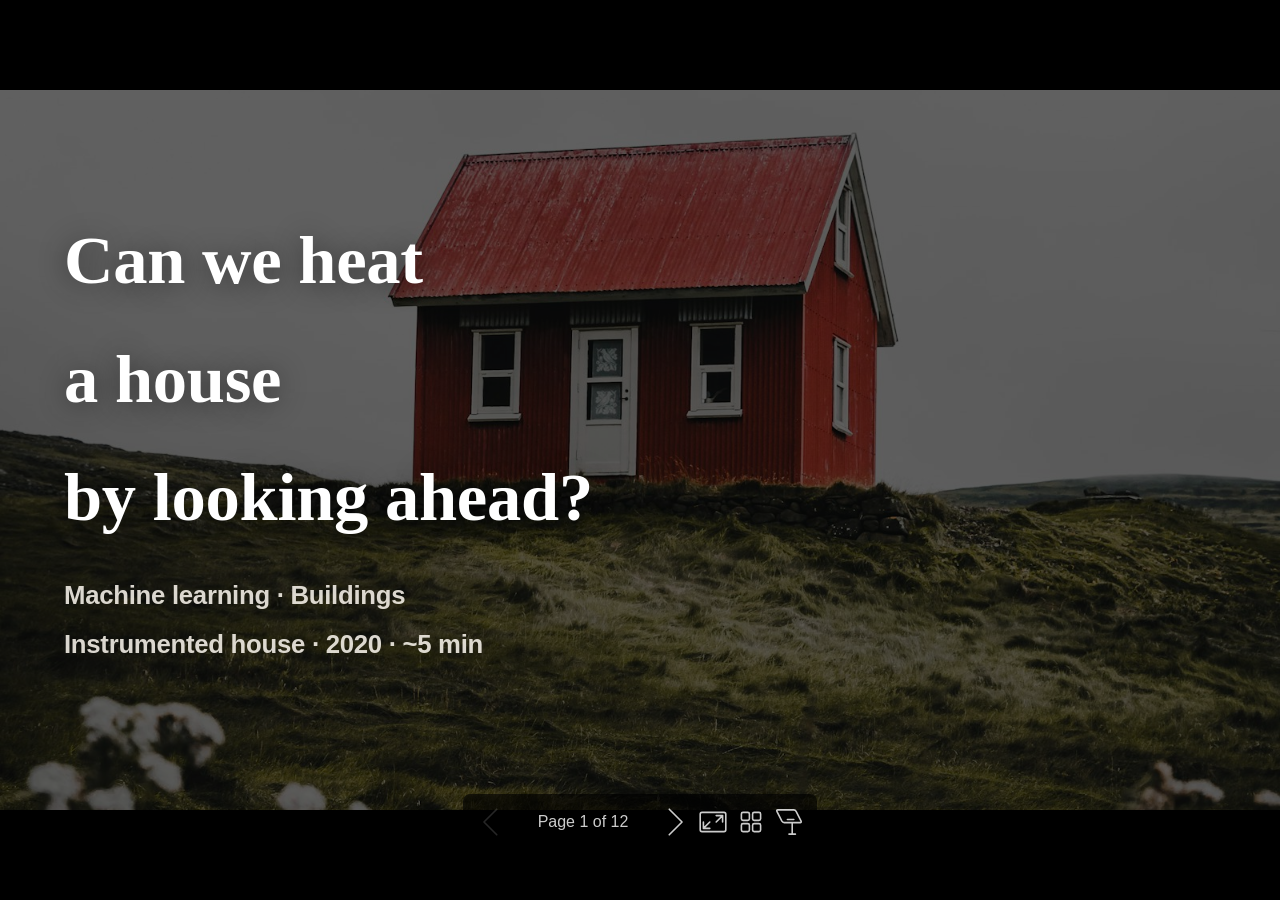
==== commit 721635f2: "chore: régénère les slides à partir des sources Marp" ====
--- a/docs/slides/presentation-recruteur-en.html
+++ b/docs/slides/presentation-recruteur-en.html
@@ -8,64 +8,75 @@
  * @size 16:9 1280px 720px
  * @size 4:3 960px 720px
  */div#\:\$p > svg > foreignObject > section [data-theme=light],div#\:\$p > svg > foreignObject > section{color-scheme:light}div#\:\$p > svg > foreignObject > section [data-theme=dark],div#\:\$p > svg > foreignObject > section:where(.invert){color-scheme:dark}div#\:\$p > svg > foreignObject > section{-ms-text-size-adjust:100%;-webkit-text-size-adjust:100%;margin:0;font-weight:var(--base-text-weight-normal, 400);color:var(--fgColor-default);background-color:var(--bgColor-default);font-family:var(--fontStack-sansSerif, -apple-system, BlinkMacSystemFont, "Segoe UI", "Noto Sans", Helvetica, Arial, sans-serif, "Apple Color Emoji", "Segoe UI Emoji");font-size:16px;line-height:1.5;word-wrap:break-word}div#\:\$p > svg > foreignObject > section{--marpit-root-font-size:16px}div#\:\$p > svg > foreignObject > section a{text-decoration:underline;text-underline-offset:calc(var(--marpit-root-font-size, 1rem) * .2)}div#\:\$p > svg > foreignObject > section :is(h1, marp-h1):hover .anchor .octicon-link:before,div#\:\$p > svg > foreignObject > section :is(h2, marp-h2):hover .anchor .octicon-link:before,div#\:\$p > svg > foreignObject > section :is(h3, marp-h3):hover .anchor .octicon-link:before,div#\:\$p > svg > foreignObject > section :is(h4, marp-h4):hover .anchor .octicon-link:before,div#\:\$p > svg > foreignObject > section :is(h5, marp-h5):hover .anchor .octicon-link:before,div#\:\$p > svg > foreignObject > section :is(h6, marp-h6):hover .anchor .octicon-link:before{width:16px;height:16px;content:" ";display:inline-block;background-color:currentColor;-webkit-mask-image:url('data:image/svg+xml;charset=utf-8,<svg xmlns="http://www.w3.org/2000/svg" aria-hidden="true" viewBox="0 0 16 16"><path fill-rule="evenodd" d="M7.775 3.275a.75.75 0 0 0 1.06 1.06l1.25-1.25a2 2 0 1 1 2.83 2.83l-2.5 2.5a2 2 0 0 1-2.83 0 .75.75 0 0 0-1.06 1.06 3.5 3.5 0 0 0 4.95 0l2.5-2.5a3.5 3.5 0 0 0-4.95-4.95zm-4.69 9.64a2 2 0 0 1 0-2.83l2.5-2.5a2 2 0 0 1 2.83 0 .75.75 0 0 0 1.06-1.06 3.5 3.5 0 0 0-4.95 0l-2.5 2.5a3.5 3.5 0 0 0 4.95 4.95l1.25-1.25a.75.75 0 0 0-1.06-1.06l-1.25 1.25a2 2 0 0 1-2.83 0"/></svg>');mask-image:url('data:image/svg+xml;charset=utf-8,<svg xmlns="http://www.w3.org/2000/svg" aria-hidden="true" viewBox="0 0 16 16"><path fill-rule="evenodd" d="M7.775 3.275a.75.75 0 0 0 1.06 1.06l1.25-1.25a2 2 0 1 1 2.83 2.83l-2.5 2.5a2 2 0 0 1-2.83 0 .75.75 0 0 0-1.06 1.06 3.5 3.5 0 0 0 4.95 0l2.5-2.5a3.5 3.5 0 0 0-4.95-4.95zm-4.69 9.64a2 2 0 0 1 0-2.83l2.5-2.5a2 2 0 0 1 2.83 0 .75.75 0 0 0 1.06-1.06 3.5 3.5 0 0 0-4.95 0l-2.5 2.5a3.5 3.5 0 0 0 4.95 4.95l1.25-1.25a.75.75 0 0 0-1.06-1.06l-1.25 1.25a2 2 0 0 1-2.83 0"/></svg>')}div#\:\$p > svg > foreignObject > section details,div#\:\$p > svg > foreignObject > section figcaption,div#\:\$p > svg > foreignObject > section figure{display:block}div#\:\$p > svg > foreignObject > section summary{display:list-item}div#\:\$p > svg > foreignObject > section [hidden]{display:none!important}div#\:\$p > svg > foreignObject > section a{background-color:transparent;color:var(--fgColor-accent);text-decoration:none}div#\:\$p > svg > foreignObject > section abbr[title]{border-bottom:none;-webkit-text-decoration:underline dotted;text-decoration:underline dotted}div#\:\$p > svg > foreignObject > section b,div#\:\$p > svg > foreignObject > section strong{font-weight:var(--base-text-weight-semibold, 600)}div#\:\$p > svg > foreignObject > section dfn{font-style:italic}div#\:\$p > svg > foreignObject > section :is(h1, marp-h1){margin:.67em 0;font-weight:var(--base-text-weight-semibold, 600);padding-bottom:.3em;font-size:2em;border-bottom:1px solid var(--borderColor-muted)}div#\:\$p > svg > foreignObject > section mark{background-color:var(--bgColor-attention-muted);color:var(--fgColor-default)}div#\:\$p > svg > foreignObject > section small{font-size:90%}div#\:\$p > svg > foreignObject > section sub,div#\:\$p > svg > foreignObject > section sup{font-size:75%;line-height:0;position:relative;vertical-align:baseline}div#\:\$p > svg > foreignObject > section sub{bottom:-.25em}div#\:\$p > svg > foreignObject > section sup{top:-.5em}div#\:\$p > svg > foreignObject > section img{border-style:none;max-width:100%;box-sizing:content-box}div#\:\$p > svg > foreignObject > section code,div#\:\$p > svg > foreignObject > section kbd,div#\:\$p > svg > foreignObject > section :is(pre, marp-pre),div#\:\$p > svg > foreignObject > section samp{font-family:monospace;font-size:1em}div#\:\$p > svg > foreignObject > section figure{margin:1em var(--base-size-40)}div#\:\$p > svg > foreignObject > section hr{box-sizing:content-box;overflow:hidden;background:transparent;height:.25em;padding:0;margin:var(--base-size-24) 0;background-color:var(--borderColor-default);border:0}div#\:\$p > svg > foreignObject > section input{font:inherit;margin:0;overflow:visible;font-family:inherit;font-size:inherit;line-height:inherit}div#\:\$p > svg > foreignObject > section [type=button],div#\:\$p > svg > foreignObject > section [type=reset],div#\:\$p > svg > foreignObject > section [type=submit]{-webkit-appearance:button;-moz-appearance:button;appearance:button}div#\:\$p > svg > foreignObject > section [type=checkbox],div#\:\$p > svg > foreignObject > section [type=radio]{box-sizing:border-box;padding:0}div#\:\$p > svg > foreignObject > section [type=number]::-webkit-inner-spin-button,div#\:\$p > svg > foreignObject > section [type=number]::-webkit-outer-spin-button{height:auto}div#\:\$p > svg > foreignObject > section [type=search]::-webkit-search-cancel-button,div#\:\$p > svg > foreignObject > section [type=search]::-webkit-search-decoration{-webkit-appearance:none;appearance:none}div#\:\$p > svg > foreignObject > section ::-webkit-input-placeholder{color:inherit;opacity:.54}div#\:\$p > svg > foreignObject > section ::-webkit-file-upload-button{-webkit-appearance:button;appearance:button;font:inherit}div#\:\$p > svg > foreignObject > section a:hover{text-decoration:underline}div#\:\$p > svg > foreignObject > section ::-moz-placeholder{color:var(--fgColor-muted);opacity:1}div#\:\$p > svg > foreignObject > section ::placeholder{color:var(--fgColor-muted);opacity:1}div#\:\$p > svg > foreignObject > section hr:after,div#\:\$p > svg > foreignObject > section hr:before{display:table;content:""}div#\:\$p > svg > foreignObject > section hr:after{clear:both}div#\:\$p > svg > foreignObject > section table{border-spacing:0;border-collapse:collapse;display:block;width:-moz-max-content;width:max-content;max-width:100%;overflow:auto;font-variant:tabular-nums}div#\:\$p > svg > foreignObject > section td,div#\:\$p > svg > foreignObject > section th{padding:0}div#\:\$p > svg > foreignObject > section details summary{cursor:pointer}div#\:\$p > svg > foreignObject > section [role=button]:focus,div#\:\$p > svg > foreignObject > section a:focus,div#\:\$p > svg > foreignObject > section input[type=checkbox]:focus,div#\:\$p > svg > foreignObject > section input[type=radio]:focus{outline:2px solid var(--focus-outlineColor);outline-offset:-2px;box-shadow:none}div#\:\$p > svg > foreignObject > section [role=button]:focus:not(:focus-visible),div#\:\$p > svg > foreignObject > section a:focus:not(:focus-visible),div#\:\$p > svg > foreignObject > section input[type=checkbox]:focus:not(:focus-visible),div#\:\$p > svg > foreignObject > section input[type=radio]:focus:not(:focus-visible){outline:1px solid transparent}div#\:\$p > svg > foreignObject > section [role=button]:focus-visible,div#\:\$p > svg > foreignObject > section a:focus-visible,div#\:\$p > svg > foreignObject > section input[type=checkbox]:focus-visible,div#\:\$p > svg > foreignObject > section input[type=radio]:focus-visible{outline:2px solid var(--focus-outlineColor);outline-offset:-2px;box-shadow:none}div#\:\$p > svg > foreignObject > section a:not([class]):focus,div#\:\$p > svg > foreignObject > section a:not([class]):focus-visible,div#\:\$p > svg > foreignObject > section input[type=checkbox]:focus,div#\:\$p > svg > foreignObject > section input[type=checkbox]:focus-visible,div#\:\$p > svg > foreignObject > section input[type=radio]:focus,div#\:\$p > svg > foreignObject > section input[type=radio]:focus-visible{outline-offset:0}div#\:\$p > svg > foreignObject > section kbd{display:inline-block;padding:var(--base-size-4);font:11px var(--fontStack-monospace, ui-monospace, SFMono-Regular, SF Mono, Menlo, Consolas, Liberation Mono, monospace);line-height:10px;color:var(--fgColor-default);vertical-align:middle;background-color:var(--bgColor-muted);border-bottom-color:var(--borderColor-neutral-muted);border:1px solid var(--borderColor-neutral-muted);border-radius:6px;box-shadow:inset 0 -1px 0 var(--borderColor-neutral-muted)}div#\:\$p > svg > foreignObject > section :is(h1, marp-h1),div#\:\$p > svg > foreignObject > section :is(h2, marp-h2),div#\:\$p > svg > foreignObject > section :is(h3, marp-h3),div#\:\$p > svg > foreignObject > section :is(h4, marp-h4),div#\:\$p > svg > foreignObject > section :is(h5, marp-h5),div#\:\$p > svg > foreignObject > section :is(h6, marp-h6){margin-top:var(--base-size-24);margin-bottom:var(--base-size-16);font-weight:var(--base-text-weight-semibold, 600);line-height:1.25}div#\:\$p > svg > foreignObject > section :is(h2, marp-h2){padding-bottom:.3em;font-size:1.5em;border-bottom:1px solid var(--borderColor-muted)}div#\:\$p > svg > foreignObject > section :is(h2, marp-h2),div#\:\$p > svg > foreignObject > section :is(h3, marp-h3){font-weight:var(--base-text-weight-semibold, 600)}div#\:\$p > svg > foreignObject > section :is(h3, marp-h3){font-size:1.25em}div#\:\$p > svg > foreignObject > section :is(h4, marp-h4){font-size:1em}div#\:\$p > svg > foreignObject > section :is(h4, marp-h4),div#\:\$p > svg > foreignObject > section :is(h5, marp-h5){font-weight:var(--base-text-weight-semibold, 600)}div#\:\$p > svg > foreignObject > section :is(h5, marp-h5){font-size:.875em}div#\:\$p > svg > foreignObject > section :is(h6, marp-h6){font-weight:var(--base-text-weight-semibold, 600);font-size:.85em;color:var(--fgColor-muted)}div#\:\$p > svg > foreignObject > section p{margin-top:0;margin-bottom:10px}div#\:\$p > svg > foreignObject > section blockquote{margin:0;padding:0 1em;color:var(--fgColor-muted);border-left:.25em solid var(--borderColor-default)}div#\:\$p > svg > foreignObject > section ol,div#\:\$p > svg > foreignObject > section ul{margin-top:0;margin-bottom:0;padding-left:2em}div#\:\$p > svg > foreignObject > section ol ol,div#\:\$p > svg > foreignObject > section ul ol{list-style-type:lower-roman}div#\:\$p > svg > foreignObject > section ol ol ol,div#\:\$p > svg > foreignObject > section ol ul ol,div#\:\$p > svg > foreignObject > section ul ol ol,div#\:\$p > svg > foreignObject > section ul ul ol{list-style-type:lower-alpha}div#\:\$p > svg > foreignObject > section dd{margin-left:0}div#\:\$p > svg > foreignObject > section code,div#\:\$p > svg > foreignObject > section :is(pre, marp-pre),div#\:\$p > svg > foreignObject > section samp,div#\:\$p > svg > foreignObject > section tt{font-family:var(--fontStack-monospace, ui-monospace, SFMono-Regular, SF Mono, Menlo, Consolas, Liberation Mono, monospace);font-size:12px}div#\:\$p > svg > foreignObject > section :is(pre, marp-pre){margin-top:0;margin-bottom:0;word-wrap:normal}div#\:\$p > svg > foreignObject > section .octicon{display:inline-block;overflow:visible!important;vertical-align:text-bottom;fill:currentColor}div#\:\$p > svg > foreignObject > section input::-webkit-inner-spin-button,div#\:\$p > svg > foreignObject > section input::-webkit-outer-spin-button{margin:0;-webkit-appearance:none;appearance:none}div#\:\$p > svg > foreignObject > section .mr-2{margin-right:var(--base-size-8, 8px)!important}div#\:\$p > svg > foreignObject > section:after,div#\:\$p > svg > foreignObject > section:before{display:table}div#\:\$p > svg > foreignObject > section:after{clear:both}div#\:\$p > svg > foreignObject > section>:first-child{margin-top:0!important}div#\:\$p > svg > foreignObject > section>:last-child{margin-bottom:0!important}div#\:\$p > svg > foreignObject > section a:not([href]){color:inherit;text-decoration:none}div#\:\$p > svg > foreignObject > section .absent{color:var(--fgColor-danger)}div#\:\$p > svg > foreignObject > section .anchor{float:left;padding-right:var(--base-size-4);margin-left:-20px;line-height:1}div#\:\$p > svg > foreignObject > section .anchor:focus{outline:none}div#\:\$p > svg > foreignObject > section blockquote,div#\:\$p > svg > foreignObject > section details,div#\:\$p > svg > foreignObject > section dl,div#\:\$p > svg > foreignObject > section ol,div#\:\$p > svg > foreignObject > section p,div#\:\$p > svg > foreignObject > section :is(pre, marp-pre),div#\:\$p > svg > foreignObject > section table,div#\:\$p > svg > foreignObject > section ul{margin-top:0;margin-bottom:var(--base-size-16)}div#\:\$p > svg > foreignObject > section blockquote>:first-child{margin-top:0}div#\:\$p > svg > foreignObject > section blockquote>:last-child{margin-bottom:0}div#\:\$p > svg > foreignObject > section :is(h1, marp-h1) .octicon-link,div#\:\$p > svg > foreignObject > section :is(h2, marp-h2) .octicon-link,div#\:\$p > svg > foreignObject > section :is(h3, marp-h3) .octicon-link,div#\:\$p > svg > foreignObject > section :is(h4, marp-h4) .octicon-link,div#\:\$p > svg > foreignObject > section :is(h5, marp-h5) .octicon-link,div#\:\$p > svg > foreignObject > section :is(h6, marp-h6) .octicon-link{color:var(--fgColor-default);vertical-align:middle;visibility:hidden}div#\:\$p > svg > foreignObject > section :is(h1, marp-h1):hover .anchor,div#\:\$p > svg > foreignObject > section :is(h2, marp-h2):hover .anchor,div#\:\$p > svg > foreignObject > section :is(h3, marp-h3):hover .anchor,div#\:\$p > svg > foreignObject > section :is(h4, marp-h4):hover .anchor,div#\:\$p > svg > foreignObject > section :is(h5, marp-h5):hover .anchor,div#\:\$p > svg > foreignObject > section :is(h6, marp-h6):hover .anchor{text-decoration:none}div#\:\$p > svg > foreignObject > section :is(h1, marp-h1):hover .anchor .octicon-link,div#\:\$p > svg > foreignObject > section :is(h2, marp-h2):hover .anchor .octicon-link,div#\:\$p > svg > foreignObject > section :is(h3, marp-h3):hover .anchor .octicon-link,div#\:\$p > svg > foreignObject > section :is(h4, marp-h4):hover .anchor .octicon-link,div#\:\$p > svg > foreignObject > section :is(h5, marp-h5):hover .anchor .octicon-link,div#\:\$p > svg > foreignObject > section :is(h6, marp-h6):hover .anchor .octicon-link{visibility:visible}div#\:\$p > svg > foreignObject > section :is(h1, marp-h1) code,div#\:\$p > svg > foreignObject > section :is(h1, marp-h1) tt,div#\:\$p > svg > foreignObject > section :is(h2, marp-h2) code,div#\:\$p > svg > foreignObject > section :is(h2, marp-h2) tt,div#\:\$p > svg > foreignObject > section :is(h3, marp-h3) code,div#\:\$p > svg > foreignObject > section :is(h3, marp-h3) tt,div#\:\$p > svg > foreignObject > section :is(h4, marp-h4) code,div#\:\$p > svg > foreignObject > section :is(h4, marp-h4) tt,div#\:\$p > svg > foreignObject > section :is(h5, marp-h5) code,div#\:\$p > svg > foreignObject > section :is(h5, marp-h5) tt,div#\:\$p > svg > foreignObject > section :is(h6, marp-h6) code,div#\:\$p > svg > foreignObject > section :is(h6, marp-h6) tt{padding:0 .2em;font-size:inherit}div#\:\$p > svg > foreignObject > section summary :is(h1, marp-h1),div#\:\$p > svg > foreignObject > section summary :is(h2, marp-h2),div#\:\$p > svg > foreignObject > section summary :is(h3, marp-h3),div#\:\$p > svg > foreignObject > section summary :is(h4, marp-h4),div#\:\$p > svg > foreignObject > section summary :is(h5, marp-h5),div#\:\$p > svg > foreignObject > section summary :is(h6, marp-h6){display:inline-block}div#\:\$p > svg > foreignObject > section summary :is(h1, marp-h1) .anchor,div#\:\$p > svg > foreignObject > section summary :is(h2, marp-h2) .anchor,div#\:\$p > svg > foreignObject > section summary :is(h3, marp-h3) .anchor,div#\:\$p > svg > foreignObject > section summary :is(h4, marp-h4) .anchor,div#\:\$p > svg > foreignObject > section summary :is(h5, marp-h5) .anchor,div#\:\$p > svg > foreignObject > section summary :is(h6, marp-h6) .anchor{margin-left:-40px}div#\:\$p > svg > foreignObject > section summary :is(h1, marp-h1),div#\:\$p > svg > foreignObject > section summary :is(h2, marp-h2){padding-bottom:0;border-bottom:0}div#\:\$p > svg > foreignObject > section ol.no-list,div#\:\$p > svg > foreignObject > section ul.no-list{padding:0;list-style-type:none}div#\:\$p > svg > foreignObject > section ol[type="a s"]{list-style-type:lower-alpha}div#\:\$p > svg > foreignObject > section ol[type="A s"]{list-style-type:upper-alpha}div#\:\$p > svg > foreignObject > section ol[type="i s"]{list-style-type:lower-roman}div#\:\$p > svg > foreignObject > section ol[type="I s"]{list-style-type:upper-roman}div#\:\$p > svg > foreignObject > section div>ol:not([type]),div#\:\$p > svg > foreignObject > section ol[type="1"]{list-style-type:decimal}div#\:\$p > svg > foreignObject > section ol ol,div#\:\$p > svg > foreignObject > section ol ul,div#\:\$p > svg > foreignObject > section ul ol,div#\:\$p > svg > foreignObject > section ul ul{margin-top:0;margin-bottom:0}div#\:\$p > svg > foreignObject > section li>p{margin-top:var(--base-size-16)}div#\:\$p > svg > foreignObject > section li+li{margin-top:.25em}div#\:\$p > svg > foreignObject > section dl{padding:0}div#\:\$p > svg > foreignObject > section dl dt{padding:0;margin-top:var(--base-size-16);font-size:1em;font-style:italic;font-weight:var(--base-text-weight-semibold, 600)}div#\:\$p > svg > foreignObject > section dl dd{padding:0 var(--base-size-16);margin-bottom:var(--base-size-16)}div#\:\$p > svg > foreignObject > section table th{font-weight:var(--base-text-weight-semibold, 600)}div#\:\$p > svg > foreignObject > section table td,div#\:\$p > svg > foreignObject > section table th{padding:6px 13px;border:1px solid var(--borderColor-default)}div#\:\$p > svg > foreignObject > section table td>:last-child{margin-bottom:0}div#\:\$p > svg > foreignObject > section table tr{background-color:var(--bgColor-default);border-top:1px solid var(--borderColor-muted)}div#\:\$p > svg > foreignObject > section table tr:nth-child(2n){background-color:var(--bgColor-muted)}div#\:\$p > svg > foreignObject > section table img{background-color:transparent}div#\:\$p > svg > foreignObject > section img[align=right]{padding-left:20px}div#\:\$p > svg > foreignObject > section img[align=left]{padding-right:20px}div#\:\$p > svg > foreignObject > section .emoji{max-width:none;vertical-align:text-top;background-color:transparent}div#\:\$p > svg > foreignObject > section :is(span, marp-span).frame,div#\:\$p > svg > foreignObject > section :is(span, marp-span).frame>:is(span, marp-span){display:block;overflow:hidden}div#\:\$p > svg > foreignObject > section :is(span, marp-span).frame>:is(span, marp-span){float:left;width:auto;padding:7px;margin:13px 0 0;border:1px solid var(--borderColor-default)}div#\:\$p > svg > foreignObject > section :is(span, marp-span).frame :is(span, marp-span) img{display:block;float:left}div#\:\$p > svg > foreignObject > section :is(span, marp-span).frame :is(span, marp-span) :is(span, marp-span){display:block;padding:5px 0 0;clear:both;color:var(--fgColor-default)}div#\:\$p > svg > foreignObject > section :is(span, marp-span).align-center{display:block;overflow:hidden;clear:both}div#\:\$p > svg > foreignObject > section :is(span, marp-span).align-center>:is(span, marp-span){display:block;margin:13px auto 0;overflow:hidden;text-align:center}div#\:\$p > svg > foreignObject > section :is(span, marp-span).align-center :is(span, marp-span) img{margin:0 auto;text-align:center}div#\:\$p > svg > foreignObject > section :is(span, marp-span).align-right{display:block;overflow:hidden;clear:both}div#\:\$p > svg > foreignObject > section :is(span, marp-span).align-right>:is(span, marp-span){display:block;margin:13px 0 0;overflow:hidden;text-align:right}div#\:\$p > svg > foreignObject > section :is(span, marp-span).align-right :is(span, marp-span) img{margin:0;text-align:right}div#\:\$p > svg > foreignObject > section :is(span, marp-span).float-left{display:block;float:left;margin-right:13px;overflow:hidden}div#\:\$p > svg > foreignObject > section :is(span, marp-span).float-left :is(span, marp-span){margin:13px 0 0}div#\:\$p > svg > foreignObject > section :is(span, marp-span).float-right{display:block;float:right;margin-left:13px;overflow:hidden}div#\:\$p > svg > foreignObject > section :is(span, marp-span).float-right>:is(span, marp-span){display:block;margin:13px auto 0;overflow:hidden;text-align:right}div#\:\$p > svg > foreignObject > section code,div#\:\$p > svg > foreignObject > section tt{padding:.2em .4em;margin:0;font-size:85%;white-space:break-spaces;background-color:var(--bgColor-neutral-muted);border-radius:6px}div#\:\$p > svg > foreignObject > section code br,div#\:\$p > svg > foreignObject > section tt br{display:none}div#\:\$p > svg > foreignObject > section del code{text-decoration:inherit}div#\:\$p > svg > foreignObject > section samp{font-size:85%}div#\:\$p > svg > foreignObject > section :is(pre, marp-pre) code{font-size:100%}div#\:\$p > svg > foreignObject > section :is(pre, marp-pre)>code{padding:0;margin:0;word-break:normal;white-space:pre;background:transparent;border:0}div#\:\$p > svg > foreignObject > section .highlight{margin-bottom:var(--base-size-16)}div#\:\$p > svg > foreignObject > section .highlight :is(pre, marp-pre){margin-bottom:0;word-break:normal}div#\:\$p > svg > foreignObject > section :is(pre, marp-pre){padding:var(--base-size-16);overflow:auto;font-size:85%;line-height:1.45;color:var(--fgColor-default);background-color:var(--bgColor-muted);border-radius:6px}div#\:\$p > svg > foreignObject > section :is(pre, marp-pre) code,div#\:\$p > svg > foreignObject > section :is(pre, marp-pre) tt{display:inline;padding:0;margin:0;overflow:visible;line-height:inherit;word-wrap:normal;background-color:transparent;border:0}div#\:\$p > svg > foreignObject > section .csv-data td,div#\:\$p > svg > foreignObject > section .csv-data th{padding:5px;overflow:hidden;font-size:12px;line-height:1;text-align:left;white-space:nowrap}div#\:\$p > svg > foreignObject > section .csv-data .blob-num{padding:10px var(--base-size-8) 9px;text-align:right;background:var(--bgColor-default);border:0}div#\:\$p > svg > foreignObject > section .csv-data tr{border-top:0}div#\:\$p > svg > foreignObject > section .csv-data th{font-weight:var(--base-text-weight-semibold, 600);background:var(--bgColor-muted);border-top:0}div#\:\$p > svg > foreignObject > section [data-footnote-ref]:before{content:"["}div#\:\$p > svg > foreignObject > section [data-footnote-ref]:after{content:"]"}div#\:\$p > svg > foreignObject > section .footnotes{font-size:12px;color:var(--fgColor-muted);border-top:1px solid var(--borderColor-default)}div#\:\$p > svg > foreignObject > section div#\:\$p > svg > foreignObject > section section.footnotes{--marpit-root-font-size:12px}div#\:\$p > svg > foreignObject > section .footnotes ol,div#\:\$p > svg > foreignObject > section .footnotes ol ul{padding-left:var(--base-size-16)}div#\:\$p > svg > foreignObject > section .footnotes ol ul{display:inline-block;margin-top:var(--base-size-16)}div#\:\$p > svg > foreignObject > section .footnotes li{position:relative}div#\:\$p > svg > foreignObject > section .footnotes li:target:before{position:absolute;top:calc(var(--base-size-8)*-1);right:calc(var(--base-size-8)*-1);bottom:calc(var(--base-size-8)*-1);left:calc(var(--base-size-24)*-1);pointer-events:none;content:"";border:2px solid var(--borderColor-accent-emphasis);border-radius:6px}div#\:\$p > svg > foreignObject > section .footnotes li:target{color:var(--fgColor-default)}div#\:\$p > svg > foreignObject > section .footnotes .data-footnote-backref g-emoji{font-family:monospace}div#\:\$p > svg > foreignObject > section .pl-c{color:var(--color-prettylights-syntax-comment)}div#\:\$p > svg > foreignObject > section .pl-c1,div#\:\$p > svg > foreignObject > section .pl-s .pl-v{color:var(--color-prettylights-syntax-constant)}div#\:\$p > svg > foreignObject > section .pl-e,div#\:\$p > svg > foreignObject > section .pl-en{color:var(--color-prettylights-syntax-entity)}div#\:\$p > svg > foreignObject > section .pl-s .pl-s1,div#\:\$p > svg > foreignObject > section .pl-smi{color:var(--color-prettylights-syntax-storage-modifier-import)}div#\:\$p > svg > foreignObject > section .pl-ent{color:var(--color-prettylights-syntax-entity-tag)}div#\:\$p > svg > foreignObject > section .pl-k{color:var(--color-prettylights-syntax-keyword)}div#\:\$p > svg > foreignObject > section .pl-pds,div#\:\$p > svg > foreignObject > section .pl-s,div#\:\$p > svg > foreignObject > section .pl-s .pl-pse .pl-s1,div#\:\$p > svg > foreignObject > section .pl-sr,div#\:\$p > svg > foreignObject > section .pl-sr .pl-cce,div#\:\$p > svg > foreignObject > section .pl-sr .pl-sra,div#\:\$p > svg > foreignObject > section .pl-sr .pl-sre{color:var(--color-prettylights-syntax-string)}div#\:\$p > svg > foreignObject > section .pl-smw,div#\:\$p > svg > foreignObject > section .pl-v{color:var(--color-prettylights-syntax-variable)}div#\:\$p > svg > foreignObject > section .pl-bu{color:var(--color-prettylights-syntax-brackethighlighter-unmatched)}div#\:\$p > svg > foreignObject > section .pl-ii{color:var(--color-prettylights-syntax-invalid-illegal-text);background-color:var(--color-prettylights-syntax-invalid-illegal-bg)}div#\:\$p > svg > foreignObject > section .pl-c2{color:var(--color-prettylights-syntax-carriage-return-text);background-color:var(--color-prettylights-syntax-carriage-return-bg)}div#\:\$p > svg > foreignObject > section .pl-sr .pl-cce{font-weight:700;color:var(--color-prettylights-syntax-string-regexp)}div#\:\$p > svg > foreignObject > section .pl-ml{color:var(--color-prettylights-syntax-markup-list)}div#\:\$p > svg > foreignObject > section .pl-mh,div#\:\$p > svg > foreignObject > section .pl-mh .pl-en,div#\:\$p > svg > foreignObject > section .pl-ms{font-weight:700;color:var(--color-prettylights-syntax-markup-heading)}div#\:\$p > svg > foreignObject > section .pl-mi{font-style:italic;color:var(--color-prettylights-syntax-markup-italic)}div#\:\$p > svg > foreignObject > section .pl-mb{font-weight:700;color:var(--color-prettylights-syntax-markup-bold)}div#\:\$p > svg > foreignObject > section .pl-md{color:var(--color-prettylights-syntax-markup-deleted-text);background-color:var(--color-prettylights-syntax-markup-deleted-bg)}div#\:\$p > svg > foreignObject > section .pl-mi1{color:var(--color-prettylights-syntax-markup-inserted-text);background-color:var(--color-prettylights-syntax-markup-inserted-bg)}div#\:\$p > svg > foreignObject > section .pl-mc{color:var(--color-prettylights-syntax-markup-changed-text);background-color:var(--color-prettylights-syntax-markup-changed-bg)}div#\:\$p > svg > foreignObject > section .pl-mi2{color:var(--color-prettylights-syntax-markup-ignored-text);background-color:var(--color-prettylights-syntax-markup-ignored-bg)}div#\:\$p > svg > foreignObject > section .pl-mdr{font-weight:700;color:var(--color-prettylights-syntax-meta-diff-range)}div#\:\$p > svg > foreignObject > section .pl-ba{color:var(--color-prettylights-syntax-brackethighlighter-angle)}div#\:\$p > svg > foreignObject > section .pl-sg{color:var(--color-prettylights-syntax-sublimelinter-gutter-mark)}div#\:\$p > svg > foreignObject > section .pl-corl{text-decoration:underline;color:var(--color-prettylights-syntax-constant-other-reference-link)}div#\:\$p > svg > foreignObject > section [role=button]:focus:not(:focus-visible),div#\:\$p > svg > foreignObject > section [role=tabpanel][tabindex="0"]:focus:not(:focus-visible),div#\:\$p > svg > foreignObject > section a:focus:not(:focus-visible),div#\:\$p > svg > foreignObject > section button:focus:not(:focus-visible),div#\:\$p > svg > foreignObject > section summary:focus:not(:focus-visible){outline:none;box-shadow:none}div#\:\$p > svg > foreignObject > section [tabindex="0"]:focus:not(:focus-visible),div#\:\$p > svg > foreignObject > section details-dialog:focus:not(:focus-visible){outline:none}div#\:\$p > svg > foreignObject > section g-emoji{display:inline-block;min-width:1ch;font-family:Apple Color Emoji,Segoe UI Emoji,Segoe UI Symbol;font-size:1em;font-style:normal!important;font-weight:var(--base-text-weight-normal, 400);line-height:1;vertical-align:-.075em}div#\:\$p > svg > foreignObject > section g-emoji img{width:1em;height:1em}div#\:\$p > svg > foreignObject > section a:has(>p,>div,>:is(pre, marp-pre),>blockquote){display:block}div#\:\$p > svg > foreignObject > section a:has(>p,>div,>:is(pre, marp-pre),>blockquote):not(:has(.snippet-clipboard-content,>:is(pre, marp-pre))){width:-moz-fit-content;width:fit-content}div#\:\$p > svg > foreignObject > section a:has(>p,>div,>:is(pre, marp-pre),>blockquote):has(.snippet-clipboard-content,>:is(pre, marp-pre)):focus-visible{outline:2px solid var(--focus-outlineColor);outline-offset:2px}div#\:\$p > svg > foreignObject > section .task-list-item{list-style-type:none}div#\:\$p > svg > foreignObject > section .task-list-item label{font-weight:var(--base-text-weight-normal, 400)}div#\:\$p > svg > foreignObject > section .task-list-item.enabled label{cursor:pointer}div#\:\$p > svg > foreignObject > section .task-list-item+.task-list-item{margin-top:var(--base-size-4)}div#\:\$p > svg > foreignObject > section .task-list-item .handle{display:none}div#\:\$p > svg > foreignObject > section .task-list-item-checkbox{margin:0 .2em .25em -1.4em;vertical-align:middle}div#\:\$p > svg > foreignObject > section ul:dir(rtl) .task-list-item-checkbox{margin:0 -1.6em .25em .2em}div#\:\$p > svg > foreignObject > section ol:dir(rtl) .task-list-item-checkbox{margin:0 -1.6em .25em .2em}div#\:\$p > svg > foreignObject > section .contains-task-list:focus-within .task-list-item-convert-container,div#\:\$p > svg > foreignObject > section .contains-task-list:hover .task-list-item-convert-container{display:block;width:auto;height:24px;overflow:visible;clip-path:none}div#\:\$p > svg > foreignObject > section ::-webkit-calendar-picker-indicator{filter:invert(50%)}div#\:\$p > svg > foreignObject > section .markdown-alert{padding:var(--base-size-8) var(--base-size-16);margin-bottom:var(--base-size-16);color:inherit;border-left:.25em solid var(--borderColor-default)}div#\:\$p > svg > foreignObject > section .markdown-alert>:first-child{margin-top:0}div#\:\$p > svg > foreignObject > section .markdown-alert>:last-child{margin-bottom:0}div#\:\$p > svg > foreignObject > section .markdown-alert .markdown-alert-title{display:flex;font-weight:var(--base-text-weight-medium, 500);align-items:center;line-height:1}div#\:\$p > svg > foreignObject > section .markdown-alert.markdown-alert-note{border-left-color:var(--borderColor-accent-emphasis)}div#\:\$p > svg > foreignObject > section .markdown-alert.markdown-alert-note .markdown-alert-title{color:var(--fgColor-accent)}div#\:\$p > svg > foreignObject > section .markdown-alert.markdown-alert-important{border-left-color:var(--borderColor-done-emphasis)}div#\:\$p > svg > foreignObject > section .markdown-alert.markdown-alert-important .markdown-alert-title{color:var(--fgColor-done)}div#\:\$p > svg > foreignObject > section .markdown-alert.markdown-alert-warning{border-left-color:var(--borderColor-attention-emphasis)}div#\:\$p > svg > foreignObject > section .markdown-alert.markdown-alert-warning .markdown-alert-title{color:var(--fgColor-attention)}div#\:\$p > svg > foreignObject > section .markdown-alert.markdown-alert-tip{border-left-color:var(--borderColor-success-emphasis)}div#\:\$p > svg > foreignObject > section .markdown-alert.markdown-alert-tip .markdown-alert-title{color:var(--fgColor-success)}div#\:\$p > svg > foreignObject > section .markdown-alert.markdown-alert-caution{border-left-color:var(--borderColor-danger-emphasis)}div#\:\$p > svg > foreignObject > section .markdown-alert.markdown-alert-caution .markdown-alert-title{color:var(--fgColor-danger)}div#\:\$p > svg > foreignObject > section>:first-child>.heading-element:first-child{margin-top:0!important}div#\:\$p > svg > foreignObject > section .highlight :is(pre, marp-pre):has(+.zeroclipboard-container){min-height:52px}div#\:\$p > svg > foreignObject > section :is(h1, marp-h1){color:var(--h1-color);font-size:1.6em}div#\:\$p > svg > foreignObject > section :is(h1, marp-h1),div#\:\$p > svg > foreignObject > section :is(h2, marp-h2){border-bottom:none}div#\:\$p > svg > foreignObject > section :is(h2, marp-h2){font-size:1.3em}div#\:\$p > svg > foreignObject > section :is(h3, marp-h3){font-size:1.1em}div#\:\$p > svg > foreignObject > section :is(h4, marp-h4){font-size:1.05em}div#\:\$p > svg > foreignObject > section :is(h5, marp-h5){font-size:1em}div#\:\$p > svg > foreignObject > section :is(h6, marp-h6){font-size:.9em}div#\:\$p > svg > foreignObject > section :is(h1, marp-h1) strong,div#\:\$p > svg > foreignObject > section :is(h2, marp-h2) strong,div#\:\$p > svg > foreignObject > section :is(h3, marp-h3) strong,div#\:\$p > svg > foreignObject > section :is(h4, marp-h4) strong,div#\:\$p > svg > foreignObject > section :is(h5, marp-h5) strong,div#\:\$p > svg > foreignObject > section :is(h6, marp-h6) strong{font-weight:inherit;color:var(--heading-strong-color)}div#\:\$p > svg > foreignObject > section :is(h1, marp-h1)::part(auto-scaling),div#\:\$p > svg > foreignObject > section :is(h2, marp-h2)::part(auto-scaling),div#\:\$p > svg > foreignObject > section :is(h3, marp-h3)::part(auto-scaling),div#\:\$p > svg > foreignObject > section :is(h4, marp-h4)::part(auto-scaling),div#\:\$p > svg > foreignObject > section :is(h5, marp-h5)::part(auto-scaling),div#\:\$p > svg > foreignObject > section :is(h6, marp-h6)::part(auto-scaling){max-height:563px}div#\:\$p > svg > foreignObject > section hr{height:0;padding-top:.25em}div#\:\$p > svg > foreignObject > section img{background-color:transparent}div#\:\$p > svg > foreignObject > section :is(pre, marp-pre){border:1px solid var(--borderColor-default);line-height:1.15;overflow:visible}div#\:\$p > svg > foreignObject > section :is(pre, marp-pre)::part(auto-scaling){max-height:529px}div#\:\$p > svg > foreignObject > section :is(pre, marp-pre) :where(.hljs){color:var(--color-prettylights-syntax-storage-modifier-import)}div#\:\$p > svg > foreignObject > section :is(pre, marp-pre) :where(.hljs-doctag),div#\:\$p > svg > foreignObject > section :is(pre, marp-pre) :where(.hljs-keyword),div#\:\$p > svg > foreignObject > section :is(pre, marp-pre) :where(.hljs-meta .hljs-keyword),div#\:\$p > svg > foreignObject > section :is(pre, marp-pre) :where(.hljs-template-tag),div#\:\$p > svg > foreignObject > section :is(pre, marp-pre) :where(.hljs-template-variable),div#\:\$p > svg > foreignObject > section :is(pre, marp-pre) :where(.hljs-type),div#\:\$p > svg > foreignObject > section :is(pre, marp-pre) :where(.hljs-variable.language_){color:var(--color-prettylights-syntax-keyword)}div#\:\$p > svg > foreignObject > section :is(pre, marp-pre) :where(.hljs-title),div#\:\$p > svg > foreignObject > section :is(pre, marp-pre) :where(.hljs-title.class_),div#\:\$p > svg > foreignObject > section :is(pre, marp-pre) :where(.hljs-title.class_.inherited__),div#\:\$p > svg > foreignObject > section :is(pre, marp-pre) :where(.hljs-title.function_){color:var(--color-prettylights-syntax-entity)}div#\:\$p > svg > foreignObject > section :is(pre, marp-pre) :where(.hljs-attr),div#\:\$p > svg > foreignObject > section :is(pre, marp-pre) :where(.hljs-attribute),div#\:\$p > svg > foreignObject > section :is(pre, marp-pre) :where(.hljs-literal),div#\:\$p > svg > foreignObject > section :is(pre, marp-pre) :where(.hljs-meta),div#\:\$p > svg > foreignObject > section :is(pre, marp-pre) :where(.hljs-number),div#\:\$p > svg > foreignObject > section :is(pre, marp-pre) :where(.hljs-operator),div#\:\$p > svg > foreignObject > section :is(pre, marp-pre) :where(.hljs-selector-attr),div#\:\$p > svg > foreignObject > section :is(pre, marp-pre) :where(.hljs-selector-class),div#\:\$p > svg > foreignObject > section :is(pre, marp-pre) :where(.hljs-selector-id),div#\:\$p > svg > foreignObject > section :is(pre, marp-pre) :where(.hljs-variable){color:var(--color-prettylights-syntax-constant)}div#\:\$p > svg > foreignObject > section :is(pre, marp-pre) :where(.hljs-meta .hljs-string),div#\:\$p > svg > foreignObject > section :is(pre, marp-pre) :where(.hljs-regexp),div#\:\$p > svg > foreignObject > section :is(pre, marp-pre) :where(.hljs-string){color:var(--color-prettylights-syntax-string)}div#\:\$p > svg > foreignObject > section :is(pre, marp-pre) :where(.hljs-built_in),div#\:\$p > svg > foreignObject > section :is(pre, marp-pre) :where(.hljs-symbol){color:var(--color-prettylights-syntax-variable)}div#\:\$p > svg > foreignObject > section :is(pre, marp-pre) :where(.hljs-code),div#\:\$p > svg > foreignObject > section :is(pre, marp-pre) :where(.hljs-comment),div#\:\$p > svg > foreignObject > section :is(pre, marp-pre) :where(.hljs-formula){color:var(--color-prettylights-syntax-comment)}div#\:\$p > svg > foreignObject > section :is(pre, marp-pre) :where(.hljs-name),div#\:\$p > svg > foreignObject > section :is(pre, marp-pre) :where(.hljs-quote),div#\:\$p > svg > foreignObject > section :is(pre, marp-pre) :where(.hljs-selector-pseudo),div#\:\$p > svg > foreignObject > section :is(pre, marp-pre) :where(.hljs-selector-tag){color:var(--color-prettylights-syntax-entity-tag)}div#\:\$p > svg > foreignObject > section :is(pre, marp-pre) :where(.hljs-subst){color:var(--color-prettylights-syntax-storage-modifier-import)}div#\:\$p > svg > foreignObject > section :is(pre, marp-pre) :where(.hljs-section){font-weight:700;color:var(--color-prettylights-syntax-markup-heading)}div#\:\$p > svg > foreignObject > section :is(pre, marp-pre) :where(.hljs-bullet){color:var(--color-prettylights-syntax-markup-list)}div#\:\$p > svg > foreignObject > section :is(pre, marp-pre) :where(.hljs-emphasis){font-style:italic;color:var(--color-prettylights-syntax-markup-italic)}div#\:\$p > svg > foreignObject > section :is(pre, marp-pre) :where(.hljs-strong){font-weight:700;color:var(--color-prettylights-syntax-markup-bold)}div#\:\$p > svg > foreignObject > section :is(pre, marp-pre) :where(.hljs-addition){color:var(--color-prettylights-syntax-markup-inserted-text);background-color:var(--color-prettylights-syntax-markup-inserted-bg)}div#\:\$p > svg > foreignObject > section :is(pre, marp-pre) :where(.hljs-deletion){color:var(--color-prettylights-syntax-markup-deleted-text);background-color:var(--color-prettylights-syntax-markup-deleted-bg)}div#\:\$p > svg > foreignObject > section footer,div#\:\$p > svg > foreignObject > section header{margin:0;position:absolute;left:30px;color:var(--header-footer-color);font-size:18px}div#\:\$p > svg > foreignObject > section header{top:21px}div#\:\$p > svg > foreignObject > section footer{bottom:21px}div#\:\$p > svg > foreignObject > section{--h1-color:light-dark(#246, #cee7ff);--header-footer-color:light-dark(hsla(0,0%,40%,.75), hsla(0,0%,60%,.75));--heading-strong-color:light-dark(#48c, #7bf);--paginate-color:light-dark(#777, #999);--base-size-4:4px;--base-size-8:8px;--base-size-16:16px;--base-size-24:24px;--base-size-40:40px;display:block;font-size:29px;height:720px;padding:78.5px;place-content:safe center center;width:1280px;flex-flow:column nowrap;align-items:stretch}div#\:\$p > svg > foreignObject > section{--marpit-root-font-size:29px}div#\:\$p > svg > foreignObject > section>:last-child,div#\:\$p > svg > foreignObject > section[data-footer]>:nth-last-child(2){margin-bottom:0}div#\:\$p > svg > foreignObject > section>:first-child,div#\:\$p > svg > foreignObject > section>header:first-child+*{margin-top:0}div#\:\$p > svg > foreignObject > section:after{position:absolute;padding:0;right:30px;bottom:21px;font-size:24px;color:var(--paginate-color)}div#\:\$p > svg > foreignObject > section:after{--marpit-root-font-size:24px}div#\:\$p > svg > foreignObject > section[data-color] :is(h1, marp-h1),div#\:\$p > svg > foreignObject > section[data-color] :is(h2, marp-h2),div#\:\$p > svg > foreignObject > section[data-color] :is(h3, marp-h3),div#\:\$p > svg > foreignObject > section[data-color] :is(h4, marp-h4),div#\:\$p > svg > foreignObject > section[data-color] :is(h5, marp-h5),div#\:\$p > svg > foreignObject > section[data-color] :is(h6, marp-h6){color:currentcolor}div#\:\$p > svg > foreignObject > :where(section){container-type:size}div#\:\$p > svg > foreignObject > section img[data-marp-twemoji]{background:transparent;height:1em;margin:0 .05em 0 .1em;vertical-align:-.1em;width:1em}div#\:\$p > svg > foreignObject > :where(section):not([\20 root]){--bg: #f3eee6;--ink: #1c1610;--muted: #5c564c;--footer: #7a7368;--accent: #8a6a12;--cover: #1c1610;--cover-text: #f7f3ea;--gold: #c9a227;}div#\:\$p > svg > foreignObject > section{font-family:"Segoe UI", "Helvetica Neue", Helvetica, Arial, sans-serif;background:var(--bg);color:var(--ink);padding:52px 64px 64px;font-size:28px;line-height:1.28;letter-spacing:-0.01em}div#\:\$p > svg > foreignObject > section{--marpit-root-font-size: 28px}div#\:\$p > svg > foreignObject > section :is(h1, marp-h1), div#\:\$p > svg > foreignObject > section :is(h2, marp-h2), div#\:\$p > svg > foreignObject > section :is(h3, marp-h3){font-family:Georgia, "Palatino Linotype", Palatino, serif;font-weight:700;color:var(--ink)}div#\:\$p > svg > foreignObject > section :is(h1, marp-h1){font-size:2.15em;line-height:1.08;margin-bottom:0.35em}div#\:\$p > svg > foreignObject > section :is(h2, marp-h2){font-size:1.55em;line-height:1.12}div#\:\$p > svg > foreignObject > section a{color:var(--accent)}div#\:\$p > svg > foreignObject > section footer{font-family:"Segoe UI", sans-serif;font-size:13px;color:var(--footer);letter-spacing:0.02em}div#\:\$p > svg > foreignObject > section.cover, div#\:\$p > svg > foreignObject > section.full, div#\:\$p > svg > foreignObject > section.cta{color:var(--cover-text);background:var(--cover);justify-content:flex-end;padding:56px 64px 72px}div#\:\$p > svg > foreignObject > section.cover :is(h1, marp-h1), div#\:\$p > svg > foreignObject > section.full :is(h1, marp-h1), div#\:\$p > svg > foreignObject > section.cta :is(h1, marp-h1), div#\:\$p > svg > foreignObject > section.cover :is(h2, marp-h2), div#\:\$p > svg > foreignObject > section.full :is(h2, marp-h2), div#\:\$p > svg > foreignObject > section.cta :is(h2, marp-h2){color:#fff;text-shadow:0 2px 28px rgba(0, 0, 0, 0.45)}div#\:\$p > svg > foreignObject > section.cover :is(h1, marp-h1), div#\:\$p > svg > foreignObject > section.full :is(h1, marp-h1){font-size:2.45em}div#\:\$p > svg > foreignObject > section.cover p, div#\:\$p > svg > foreignObject > section.full p, div#\:\$p > svg > foreignObject > section.cta p{color:rgba(247, 243, 234, 0.88);font-size:0.92em;font-weight:600}div#\:\$p > svg > foreignObject > section.cover footer, div#\:\$p > svg > foreignObject > section.full footer, div#\:\$p > svg > foreignObject > section.cta footer, div#\:\$p > svg > foreignObject > section.cover footer a, div#\:\$p > svg > foreignObject > section.full footer a, div#\:\$p > svg > foreignObject > section.cta footer a{color:rgba(255, 255, 255, 0.62)}div#\:\$p > svg > foreignObject > section.split{justify-content:center;padding:52px 48px 56px}div#\:\$p > svg > foreignObject > section.split :is(h1, marp-h1){font-size:2.05em}div#\:\$p > svg > foreignObject > section.chart{justify-content:center;padding:40px 48px 56px}div#\:\$p > svg > foreignObject > section.chart :is(h2, marp-h2){font-size:1.25em;margin-bottom:0.2em}div#\:\$p > svg > foreignObject > section.chart p{font-size:0.72em;color:var(--muted);margin-bottom:0.4em}div#\:\$p > svg > foreignObject > section.chart img{background:transparent}div#\:\$p > svg > foreignObject > section.actions{padding:56px 64px}div#\:\$p > svg > foreignObject > section.actions :is(h1, marp-h1){font-size:2.4em;margin-bottom:0.45em}div#\:\$p > svg > foreignObject > section.actions p{font-size:1.05em;margin:0.35em 0}div#\:\$p > svg > foreignObject > section.dark{background:var(--cover);color:var(--bg);justify-content:center;padding:64px 80px}div#\:\$p > svg > foreignObject > section.dark :is(h1, marp-h1), div#\:\$p > svg > foreignObject > section.dark :is(h2, marp-h2){color:var(--bg)}div#\:\$p > svg > foreignObject > section.dark p{font-size:1.15em;color:#d9d0c2;margin:0.4em 0}div#\:\$p > svg > foreignObject > section.cta{justify-content:flex-end;text-align:left}div#\:\$p > svg > foreignObject > section.cta a{color:var(--bg);font-weight:700;text-decoration:none;border-bottom:2px solid var(--gold)}div#\:\$p > svg > foreignObject > section.cta a:hover{color:#fff}div#\:\$p > svg > foreignObject > section.cta code{color:var(--bg);background:transparent;font-size:0.62em}div#\:\$p > svg > foreignObject > section.cta :is(pre, marp-pre){background:transparent;border:none;color:var(--bg)}div#\:\$p > svg > foreignObject > section[data-marpit-advanced-background="background"]{columns:initial!important;display:block!important;padding:0!important}div#\:\$p > svg > foreignObject > section[data-marpit-advanced-background="background"]::before, div#\:\$p > svg > foreignObject > section[data-marpit-advanced-background="background"]::after, div#\:\$p > svg > foreignObject > section[data-marpit-advanced-background="content"]::before, div#\:\$p > svg > foreignObject > section[data-marpit-advanced-background="content"]::after{display:none!important}div#\:\$p > svg > foreignObject > section[data-marpit-advanced-background="background"] > div[data-marpit-advanced-background-container]{all:initial;display:flex;flex-direction:row;height:100%;overflow:hidden;width:100%}div#\:\$p > svg > foreignObject > section[data-marpit-advanced-background="background"] > div[data-marpit-advanced-background-container][data-marpit-advanced-background-direction="vertical"]{flex-direction:column}div#\:\$p > svg > foreignObject > section[data-marpit-advanced-background="background"][data-marpit-advanced-background-split] > div[data-marpit-advanced-background-container]{width:var(--marpit-advanced-background-split, 50%)}div#\:\$p > svg > foreignObject > section[data-marpit-advanced-background="background"][data-marpit-advanced-background-split="right"] > div[data-marpit-advanced-background-container]{margin-left:calc(100% - var(--marpit-advanced-background-split, 50%))}div#\:\$p > svg > foreignObject > section[data-marpit-advanced-background="background"] > div[data-marpit-advanced-background-container] > figure{all:initial;background-position:center;background-repeat:no-repeat;background-size:cover;flex:auto;margin:0}div#\:\$p > svg > foreignObject > section[data-marpit-advanced-background="background"] > div[data-marpit-advanced-background-container] > figure > figcaption{position:absolute;border:0;clip:rect(0, 0, 0, 0);height:1px;margin:-1px;overflow:hidden;padding:0;white-space:nowrap;width:1px}div#\:\$p > svg > foreignObject > section[data-marpit-advanced-background="content"], div#\:\$p > svg > foreignObject > section[data-marpit-advanced-background="pseudo"]{background:transparent!important}div#\:\$p > svg > foreignObject > section[data-marpit-advanced-background="pseudo"], div#\:\$p > svg[data-marpit-svg] > foreignObject[data-marpit-advanced-background="pseudo"]{pointer-events:none!important}div#\:\$p > svg > foreignObject > section[data-marpit-advanced-background-split]{width:100%;height:100%}
-</style></head><body><div class="bespoke-marp-osc"><button data-bespoke-marp-osc="prev" tabindex="-1" title="Previous slide">Previous slide</button><span data-bespoke-marp-osc="page"></span><button data-bespoke-marp-osc="next" tabindex="-1" title="Next slide">Next slide</button><button data-bespoke-marp-osc="fullscreen" tabindex="-1" title="Toggle fullscreen (f)">Toggle fullscreen</button><button data-bespoke-marp-osc="overview" tabindex="-1" title="Toggle overview view (o)">Toggle overview view</button><button data-bespoke-marp-osc="presenter" tabindex="-1" title="Open presenter view (p)">Open presenter view</button></div><div id=":$p"><svg data-marpit-svg="" viewBox="0 0 1280 720"><foreignObject width="1280" height="720"><section id="1" data-class="cover" data-theme="portfolio" lang="C" class="cover" style="--class:cover;--theme:portfolio;">
+</style></head><body><div class="bespoke-marp-osc"><button data-bespoke-marp-osc="prev" tabindex="-1" title="Previous slide">Previous slide</button><span data-bespoke-marp-osc="page"></span><button data-bespoke-marp-osc="next" tabindex="-1" title="Next slide">Next slide</button><button data-bespoke-marp-osc="fullscreen" tabindex="-1" title="Toggle fullscreen (f)">Toggle fullscreen</button><button data-bespoke-marp-osc="overview" tabindex="-1" title="Toggle overview view (o)">Toggle overview view</button><button data-bespoke-marp-osc="presenter" tabindex="-1" title="Open presenter view (p)">Open presenter view</button></div><div id=":$p"><svg data-marpit-svg="" viewBox="0 0 1280 720"><foreignObject width="1280" height="720"><section data-class="cover" data-theme="portfolio" lang="C" class="cover" style="--class:cover;--theme:portfolio;" data-marpit-advanced-background="background"><div data-marpit-advanced-background-container="true" data-marpit-advanced-background-direction="horizontal"><figure style="background-image:url(&quot;../../pictures/presentations/photos/hero.jpg&quot;);filter:brightness(0.40);"></figure></div></section></foreignObject><foreignObject width="1280" height="720"><section id="1" data-class="cover" data-theme="portfolio" lang="C" class="cover" style="--class:cover;--theme:portfolio;" data-marpit-advanced-background="content">
 <h1 id="can-we-heat">Can we heat</h1>
 <h1 id="a-house">a house</h1>
 <h1 id="by-looking-ahead">by looking ahead?</h1>
-<p>Machine learning · Buildings · Python / NumPy / SciPy</p>
+<p>Machine learning · Buildings</p>
 <p>Instrumented house · 2020 · ~5 min</p>
 </section>
-</foreignObject></svg><svg data-marpit-svg="" viewBox="0 0 1280 720"><foreignObject width="1280" height="720"><section id="2" data-paginate="true" data-class="split" data-theme="portfolio" lang="C" class="split" data-marpit-pagination="2" style="--paginate:true;--class:split;--theme:portfolio;" data-marpit-pagination-total="11">
-<h1 id="why-this">[Why this</h1>
-<h1 id="matters-now">matters now.]</h1>
-<p>[Human or economic stake, in one sentence.]</p>
-<p><strong>[What happens if nobody acts.]</strong></p>
+</foreignObject><foreignObject width="1280" height="720" data-marpit-advanced-background="pseudo"><section data-class="cover" data-theme="portfolio" lang="C" class="cover" style="" data-marpit-advanced-background="pseudo"></section></foreignObject></svg><svg data-marpit-svg="" viewBox="0 0 1280 720"><foreignObject width="1280" height="720"><section data-paginate="true" data-class="split" data-theme="portfolio" lang="C" class="split" data-marpit-pagination="2" style="--paginate:true;--class:split;--theme:portfolio;--marpit-advanced-background-split:46%;" data-marpit-pagination-total="12" data-marpit-advanced-background="background" data-marpit-advanced-background-split="left"><div data-marpit-advanced-background-container="true" data-marpit-advanced-background-direction="horizontal"><figure style="background-image:url(&quot;../../pictures/presentations/photos/action.jpg&quot;);"></figure></div></section></foreignObject><foreignObject width="54%" height="720" x="46%"><section id="2" data-paginate="true" data-class="split" data-theme="portfolio" lang="C" class="split" data-marpit-pagination="2" style="--paginate:true;--class:split;--theme:portfolio;--marpit-advanced-background-split:46%;" data-marpit-pagination-total="12" data-marpit-advanced-background="content" data-marpit-advanced-background-split="left">
+<h1 id="comfort-is-lost">Comfort is lost</h1>
+<h1 id="at-night">at night.</h1>
+<p>A thermostat turns on too late, too hard, then too long.</p>
+<p><strong>You pay for heat. You also sit in the cold.</strong></p>
 </section>
-</foreignObject></svg><svg data-marpit-svg="" viewBox="0 0 1280 720"><foreignObject width="1280" height="720"><section id="3" data-paginate="true" data-class="split" data-theme="portfolio" lang="C" class="split" data-marpit-pagination="3" style="--paginate:true;--class:split;--theme:portfolio;" data-marpit-pagination-total="11">
-<h1 id="who-would">[Who would</h1>
-<h1 id="use-this">use this.]</h1>
-<p>[Agency / public body]. [Firm / operator]. [Other actor].</p>
-<p><strong>[The decision they have to make.]</strong></p>
+</foreignObject><foreignObject width="1280" height="720" data-marpit-advanced-background="pseudo"><section data-paginate="true" data-class="split" data-theme="portfolio" lang="C" class="split" data-marpit-pagination="2" style="" data-marpit-pagination-total="12" data-marpit-advanced-background="pseudo" data-marpit-advanced-background-split="left"></section></foreignObject></svg><svg data-marpit-svg="" viewBox="0 0 1280 720"><foreignObject width="1280" height="720"><section data-paginate="true" data-class="split" data-theme="portfolio" lang="C" class="split" data-marpit-pagination="3" style="--paginate:true;--class:split;--theme:portfolio;--marpit-advanced-background-split:46%;" data-marpit-pagination-total="12" data-marpit-advanced-background="background" data-marpit-advanced-background-split="left"><div data-marpit-advanced-background-container="true" data-marpit-advanced-background-direction="horizontal"><figure style="background-image:url(&quot;../../pictures/presentations/photos/cta.jpg&quot;);"></figure></div></section></foreignObject><foreignObject width="54%" height="720" x="46%"><section id="3" data-paginate="true" data-class="split" data-theme="portfolio" lang="C" class="split" data-marpit-pagination="3" style="--paginate:true;--class:split;--theme:portfolio;--marpit-advanced-background-split:46%;" data-marpit-pagination-total="12" data-marpit-advanced-background="content" data-marpit-advanced-background-split="left">
+<h1 id="who-has">Who has</h1>
+<h1 id="a-call-to-make">a call to make.</h1>
+<p>Consultancies. Building operators. Flexibility aggregators.</p>
+<p><strong>Heat on a threshold, or with a model that sees the night coming.</strong></p>
 </section>
-</foreignObject></svg><svg data-marpit-svg="" viewBox="0 0 1280 720"><foreignObject width="1280" height="720"><section id="4" data-paginate="true" data-class="full" data-theme="portfolio" lang="C" class="full" data-marpit-pagination="4" style="--paginate:true;--class:full;--theme:portfolio;" data-marpit-pagination-total="11">
-<h1 id="the-physics">[The physics</h1>
-<h1 id="in-plain-words">in plain words.]</h1>
-<p>[Real-world mechanism, no equation: too much rain, too much heat, an evening gap…]</p>
+</foreignObject><foreignObject width="1280" height="720" data-marpit-advanced-background="pseudo"><section data-paginate="true" data-class="split" data-theme="portfolio" lang="C" class="split" data-marpit-pagination="3" style="" data-marpit-pagination-total="12" data-marpit-advanced-background="pseudo" data-marpit-advanced-background-split="left"></section></foreignObject></svg><svg data-marpit-svg="" viewBox="0 0 1280 720"><foreignObject width="1280" height="720"><section data-paginate="true" data-class="full" data-theme="portfolio" lang="C" class="full" data-marpit-pagination="4" style="--paginate:true;--class:full;--theme:portfolio;" data-marpit-pagination-total="12" data-marpit-advanced-background="background"><div data-marpit-advanced-background-container="true" data-marpit-advanced-background-direction="horizontal"><figure style="background-image:url(&quot;../../pictures/presentations/photos/cta.jpg&quot;);filter:brightness(0.38);"></figure></div></section></foreignObject><foreignObject width="1280" height="720"><section id="4" data-paginate="true" data-class="full" data-theme="portfolio" lang="C" class="full" data-marpit-pagination="4" style="--paginate:true;--class:full;--theme:portfolio;" data-marpit-pagination-total="12" data-marpit-advanced-background="content">
+<h1 id="air-heats-fast">Air heats fast.</h1>
+<h1 id="walls-remember">Walls remember.</h1>
+<p>Two rooms at 20 °C do not share the same tomorrow<br />
+if one has cold walls.</p>
 </section>
-</foreignObject></svg><svg data-marpit-svg="" viewBox="0 0 1280 720"><foreignObject width="1280" height="720"><section id="5" data-paginate="true" data-class="split" data-theme="portfolio" lang="C" class="split" data-marpit-pagination="5" style="--paginate:true;--class:split;--theme:portfolio;" data-marpit-pagination-total="11">
-<h1 id="how-we-read">[How we read</h1>
-<h1 id="the-numbers">the numbers.]</h1>
-<p>One house, 2020, a full year. Nominal 5-minute samples, sometimes one skipped.</p>
-<p>The 21.8 °C indoor reading is not the air: 0.1 °C quantization indoors, 1 °C outdoors.</p>
+</foreignObject><foreignObject width="1280" height="720" data-marpit-advanced-background="pseudo"><section data-paginate="true" data-class="full" data-theme="portfolio" lang="C" class="full" data-marpit-pagination="4" style="" data-marpit-pagination-total="12" data-marpit-advanced-background="pseudo"></section></foreignObject></svg><svg data-marpit-svg="" viewBox="0 0 1280 720"><foreignObject width="1280" height="720"><section data-paginate="true" data-class="split" data-theme="portfolio" lang="C" class="split" data-marpit-pagination="5" style="--paginate:true;--class:split;--theme:portfolio;--marpit-advanced-background-split:46%;" data-marpit-pagination-total="12" data-marpit-advanced-background="background" data-marpit-advanced-background-split="left"><div data-marpit-advanced-background-container="true" data-marpit-advanced-background-direction="horizontal"><figure style="background-image:url(&quot;../../pictures/presentations/photos/action.jpg&quot;);"></figure></div></section></foreignObject><foreignObject width="54%" height="720" x="46%"><section id="5" data-paginate="true" data-class="split" data-theme="portfolio" lang="C" class="split" data-marpit-pagination="5" style="--paginate:true;--class:split;--theme:portfolio;--marpit-advanced-background-split:46%;" data-marpit-pagination-total="12" data-marpit-advanced-background="content" data-marpit-advanced-background-split="left">
+<h1 id="how-we-read">How we read</h1>
+<h1 id="the-numbers">the numbers.</h1>
+<p>One house, 2020, a 5-minute grid — sometimes one sample skipped.</p>
+<p>The 21.8 °C indoor reading is not the air: the sensor steps by 0.1 °C.</p>
+<p>Heating is not in watts: we build a water–air gap, only when the room asks.</p>
 </section>
-</foreignObject></svg><svg data-marpit-svg="" viewBox="0 0 1280 720"><foreignObject width="1280" height="720"><section id="6" data-paginate="true" data-class="dark" data-theme="portfolio" lang="C" class="dark" data-marpit-pagination="6" style="--paginate:true;--class:dark;--theme:portfolio;" data-marpit-pagination-total="11">
+</foreignObject><foreignObject width="1280" height="720" data-marpit-advanced-background="pseudo"><section data-paginate="true" data-class="split" data-theme="portfolio" lang="C" class="split" data-marpit-pagination="5" style="" data-marpit-pagination-total="12" data-marpit-advanced-background="pseudo" data-marpit-advanced-background-split="left"></section></foreignObject></svg><svg data-marpit-svg="" viewBox="0 0 1280 720"><foreignObject width="1280" height="720"><section id="6" data-paginate="true" data-class="dark" data-theme="portfolio" lang="C" class="dark" data-marpit-pagination="6" style="--paginate:true;--class:dark;--theme:portfolio;" data-marpit-pagination-total="12">
 <h1 id="this-project-is-not">This project is not.</h1>
-<p>Not [non-goal 1].</p>
-<p>Not [non-goal 2].</p>
-<p><strong>[What we aim at instead.]</strong></p>
+<p>Not a magic thermostat on the same model we just fitted.</p>
+<p>Not measured watts, and not a live-house trial.</p>
+<p><strong>A coded plant, slightly different on purpose, to test the controller.</strong></p>
 </section>
-</foreignObject></svg><svg data-marpit-svg="" viewBox="0 0 1280 720"><foreignObject width="1280" height="720"><section id="7" data-paginate="true" data-class="full" data-theme="portfolio" lang="C" class="full" data-marpit-pagination="7" style="--paginate:true;--class:full;--theme:portfolio;" data-marpit-pagination-total="11">
-<h1 id="punchline">[Punchline.]</h1>
-<h1 id="one-number">[One number.]</h1>
+</foreignObject></svg><svg data-marpit-svg="" viewBox="0 0 1280 720"><foreignObject width="1280" height="720"><section data-paginate="true" data-class="full" data-theme="portfolio" lang="C" class="full" data-marpit-pagination="7" style="--paginate:true;--class:full;--theme:portfolio;" data-marpit-pagination-total="12" data-marpit-advanced-background="background"><div data-marpit-advanced-background-container="true" data-marpit-advanced-background-direction="horizontal"><figure style="background-image:url(&quot;../../pictures/presentations/photos/hero.jpg&quot;);filter:brightness(0.38);"></figure></div></section></foreignObject><foreignObject width="1280" height="720"><section id="7" data-paginate="true" data-class="full" data-theme="portfolio" lang="C" class="full" data-marpit-pagination="7" style="--paginate:true;--class:full;--theme:portfolio;" data-marpit-pagination-total="12" data-marpit-advanced-background="content">
+<h1 id="zero-hours">Zero hours</h1>
+<h1 id="outside-comfort">outside comfort.</h1>
+<p>The thermostat: seven.</p>
 </section>
-</foreignObject></svg><svg data-marpit-svg="" viewBox="0 0 1280 720"><foreignObject width="1280" height="720"><section id="8" data-paginate="true" data-class="chart" data-theme="portfolio" lang="C" class="chart" data-marpit-pagination="8" style="--paginate:true;--class:chart;--theme:portfolio;" data-marpit-pagination-total="11">
-<p>[Sentence headline: the chart <em>this</em> audience should remember.]</p>
+</foreignObject><foreignObject width="1280" height="720" data-marpit-advanced-background="pseudo"><section data-paginate="true" data-class="full" data-theme="portfolio" lang="C" class="full" data-marpit-pagination="7" style="" data-marpit-pagination-total="12" data-marpit-advanced-background="pseudo"></section></foreignObject></svg><svg data-marpit-svg="" viewBox="0 0 1280 720"><foreignObject width="1280" height="720"><section id="8" data-paginate="true" data-class="chart" data-theme="portfolio" lang="C" class="chart" data-marpit-pagination="8" style="--paginate:true;--class:chart;--theme:portfolio;" data-marpit-pagination-total="12">
+<h2 id="same-weather-comfort-moves-the-bill-barely-does">Same weather: comfort moves, the bill barely does.</h2>
+<p><img src="../../pictures/presentations/s6-confort-conso.png" alt="" style="width:980px;" /></p>
 </section>
-</foreignObject></svg><svg data-marpit-svg="" viewBox="0 0 1280 720"><foreignObject width="1280" height="720"><section id="9" data-paginate="true" data-class="split" data-theme="portfolio" lang="C" class="split" data-marpit-pagination="9" style="--paginate:true;--class:split;--theme:portfolio;" data-marpit-pagination-total="11">
-<h1 id="this-is-not">[This is not</h1>
-<h1 id="an-artefact">an artefact.]</h1>
+</foreignObject></svg><svg data-marpit-svg="" viewBox="0 0 1280 720"><foreignObject width="1280" height="720"><section id="9" data-paginate="true" data-class="chart" data-theme="portfolio" lang="C" class="chart" data-marpit-pagination="9" style="--paginate:true;--class:chart;--theme:portfolio;" data-marpit-pagination-total="12">
+<h2 id="the-thermostat-hunts-looking-ahead-holds-20-%C2%B0c">The thermostat hunts. Looking ahead holds 20 °C.</h2>
+<p><img src="../../pictures/presentations/s4-mpc-vs-bang-bang.png" alt="" style="width:980px;" /></p>
 </section>
-</foreignObject></svg><svg data-marpit-svg="" viewBox="0 0 1280 720"><foreignObject width="1280" height="720"><section id="10" data-paginate="true" data-class="actions" data-theme="portfolio" lang="C" class="actions" data-marpit-pagination="10" style="--paginate:true;--class:actions;--theme:portfolio;" data-marpit-pagination-total="11">
+</foreignObject></svg><svg data-marpit-svg="" viewBox="0 0 1280 720"><foreignObject width="1280" height="720"><section data-paginate="true" data-class="split" data-theme="portfolio" lang="C" class="split" data-marpit-pagination="10" style="--paginate:true;--class:split;--theme:portfolio;--marpit-advanced-background-split:40%;" data-marpit-pagination-total="12" data-marpit-advanced-background="background" data-marpit-advanced-background-split="left"><div data-marpit-advanced-background-container="true" data-marpit-advanced-background-direction="horizontal"><figure style="background-image:url(&quot;../../pictures/presentations/photos/hero.jpg&quot;);"></figure></div></section></foreignObject><foreignObject width="60%" height="720" x="40%"><section id="10" data-paginate="true" data-class="split" data-theme="portfolio" lang="C" class="split" data-marpit-pagination="10" style="--paginate:true;--class:split;--theme:portfolio;--marpit-advanced-background-split:40%;" data-marpit-pagination-total="12" data-marpit-advanced-background="content" data-marpit-advanced-background-split="left">
+<h1 id="this-is-not">This is not</h1>
+<h1 id="a-drawing-trick">a drawing trick.</h1>
+<p>We did not replay the controller on the model it learned.</p>
+<p>The simulated house lets the sun hit the walls too.<br />
+That is not the house we identified.</p>
+</section>
+</foreignObject><foreignObject width="1280" height="720" data-marpit-advanced-background="pseudo"><section data-paginate="true" data-class="split" data-theme="portfolio" lang="C" class="split" data-marpit-pagination="10" style="" data-marpit-pagination-total="12" data-marpit-advanced-background="pseudo" data-marpit-advanced-background-split="left"></section></foreignObject></svg><svg data-marpit-svg="" viewBox="0 0 1280 720"><foreignObject width="1280" height="720"><section data-paginate="true" data-class="actions" data-theme="portfolio" lang="C" class="actions" data-marpit-pagination="11" style="--paginate:true;--class:actions;--theme:portfolio;--marpit-advanced-background-split:38%;" data-marpit-pagination-total="12" data-marpit-advanced-background="background" data-marpit-advanced-background-split="right"><div data-marpit-advanced-background-container="true" data-marpit-advanced-background-direction="horizontal"><figure style="background-image:url(&quot;../../pictures/presentations/photos/action.jpg&quot;);"></figure></div></section></foreignObject><foreignObject width="62%" height="720"><section id="11" data-paginate="true" data-class="actions" data-theme="portfolio" lang="C" class="actions" data-marpit-pagination="11" style="--paginate:true;--class:actions;--theme:portfolio;--marpit-advanced-background-split:38%;" data-marpit-pagination-total="12" data-marpit-advanced-background="content" data-marpit-advanced-background-split="right">
 <h1 id="monday">Monday.</h1>
-<p><strong>[Target A]</strong> — [concrete move].</p>
-<p><strong>[Target B]</strong> — [concrete move].</p>
-<p>Not causation. A bundle of clues.</p>
+<p><strong>Operator</strong> — keep the thermostat, but count hours outside the band.</p>
+<p><strong>Consultancy</strong> — a small model is enough to look ahead; the win is not a big saving.</p>
+<p>Not a product. A method, with the limits on the slide.</p>
 </section>
-</foreignObject></svg><svg data-marpit-svg="" viewBox="0 0 1280 720"><foreignObject width="1280" height="720"><section id="11" data-paginate="true" data-class="cta" data-theme="portfolio" lang="C" class="cta" data-marpit-pagination="11" style="--paginate:true;--class:cta;--theme:portfolio;" data-marpit-pagination-total="11">
+</foreignObject><foreignObject width="1280" height="720" data-marpit-advanced-background="pseudo"><section data-paginate="true" data-class="actions" data-theme="portfolio" lang="C" class="actions" data-marpit-pagination="11" style="" data-marpit-pagination-total="12" data-marpit-advanced-background="pseudo" data-marpit-advanced-background-split="right"></section></foreignObject></svg><svg data-marpit-svg="" viewBox="0 0 1280 720"><foreignObject width="1280" height="720"><section data-paginate="true" data-class="cta" data-theme="portfolio" lang="C" class="cta" data-marpit-pagination="12" style="--paginate:true;--class:cta;--theme:portfolio;" data-marpit-pagination-total="12" data-marpit-advanced-background="background"><div data-marpit-advanced-background-container="true" data-marpit-advanced-background-direction="horizontal"><figure style="background-image:url(&quot;../../pictures/presentations/photos/cta.jpg&quot;);filter:brightness(0.30);"></figure></div></section></foreignObject><foreignObject width="1280" height="720"><section id="12" data-paginate="true" data-class="cta" data-theme="portfolio" lang="C" class="cta" data-marpit-pagination="12" style="--paginate:true;--class:cta;--theme:portfolio;" data-marpit-pagination-total="12" data-marpit-advanced-background="content">
 <h1 id="your-turn">Your turn.</h1>
-<p><a href="../explore-en.html">Open the dashboard</a></p>
+<p><a href="https://dimiphoton.github.io/basic-MPC/slides/presentation-recruteur-en.html">Open the slides</a></p>
 <p><a href="https://github.com/dimiphoton/basic-MPC">Source code</a></p>
 </section>
 <script>!function(){"use strict";const t={h1:{proto:()=>HTMLHeadingElement,attrs:{role:"heading","aria-level":"1"},style:"display: block; font-size: 2em; margin-block-start: 0.67em; margin-block-end: 0.67em; margin-inline-start: 0px; margin-inline-end: 0px; font-weight: bold;"},h2:{proto:()=>HTMLHeadingElement,attrs:{role:"heading","aria-level":"2"},style:"display: block; font-size: 1.5em; margin-block-start: 0.83em; margin-block-end: 0.83em; margin-inline-start: 0px; margin-inline-end: 0px; font-weight: bold;"},h3:{proto:()=>HTMLHeadingElement,attrs:{role:"heading","aria-level":"3"},style:"display: block; font-size: 1.17em; margin-block-start: 1em; margin-block-end: 1em; margin-inline-start: 0px; margin-inline-end: 0px; font-weight: bold;"},h4:{proto:()=>HTMLHeadingElement,attrs:{role:"heading","aria-level":"4"},style:"display: block; margin-block-start: 1.33em; margin-block-end: 1.33em; margin-inline-start: 0px; margin-inline-end: 0px; font-weight: bold;"},h5:{proto:()=>HTMLHeadingElement,attrs:{role:"heading","aria-level":"5"},style:"display: block; font-size: 0.83em; margin-block-start: 1.67em; margin-block-end: 1.67em; margin-inline-start: 0px; margin-inline-end: 0px; font-weight: bold;"},h6:{proto:()=>HTMLHeadingElement,attrs:{role:"heading","aria-level":"6"},style:"display: block; font-size: 0.67em; margin-block-start: 2.33em; margin-block-end: 2.33em; margin-inline-start: 0px; margin-inline-end: 0px; font-weight: bold;"},span:{proto:()=>HTMLSpanElement},pre:{proto:()=>HTMLElement,style:"display: block; font-family: monospace; white-space: pre; margin: 1em 0; --marp-auto-scaling-white-space: pre;"}},e="data-marp-auto-scaling-wrapper",i="data-marp-auto-scaling-svg",n="data-marp-auto-scaling-container";class s extends HTMLElement{container;containerSize;containerObserver;svg;svgComputedStyle;svgPreserveAspectRatio="xMinYMid meet";wrapper;wrapperSize;wrapperObserver;constructor(){super();const t=t=>([e])=>{const{width:i,height:n}=e.contentRect;this[t]={width:i,height:n},this.updateSVGRect()};this.attachShadow({mode:"open"}),this.containerObserver=new ResizeObserver(t("containerSize")),this.wrapperObserver=new ResizeObserver((...e)=>{t("wrapperSize")(...e),this.flushSvgDisplay()})}static get observedAttributes(){return["data-downscale-only"]}connectedCallback(){this.shadowRoot.innerHTML=`\n<style>\n  svg[${i}] { display: block; width: 100%; height: auto; vertical-align: top; }\n  span[${n}] { display: table; white-space: var(--marp-auto-scaling-white-space, nowrap); width: max-content; }\n</style>\n<div ${e}>\n  <svg part="svg" ${i}>\n    <foreignObject><span ${n}><slot></slot></span></foreignObject>\n  </svg>\n</div>\n    `.split(/\n\s*/).join(""),this.wrapper=this.shadowRoot.querySelector(`div[${e}]`)??void 0;const t=this.svg;this.svg=this.wrapper?.querySelector(`svg[${i}]`)??void 0,this.svg!==t&&(this.svgComputedStyle=this.svg?window.getComputedStyle(this.svg):void 0),this.container=this.svg?.querySelector(`span[${n}]`)??void 0,this.observe()}disconnectedCallback(){this.svg=void 0,this.svgComputedStyle=void 0,this.wrapper=void 0,this.container=void 0,this.observe()}attributeChangedCallback(){this.observe()}flushSvgDisplay(){const{svg:t}=this;t&&(t.style.display="inline",requestAnimationFrame(()=>{t.style.display=""}))}observe(){this.containerObserver.disconnect(),this.wrapperObserver.disconnect(),this.wrapper&&this.wrapperObserver.observe(this.wrapper),this.container&&this.containerObserver.observe(this.container),this.svgComputedStyle&&this.observeSVGStyle(this.svgComputedStyle)}observeSVGStyle(t){const e=()=>{const i=(()=>{const e=t.getPropertyValue("--preserve-aspect-ratio");if(e)return e.trim();return`x${(({textAlign:t,direction:e})=>{if(t.endsWith("left"))return"Min";if(t.endsWith("right"))return"Max";if("start"===t||"end"===t){let i="rtl"===e;return"end"===t&&(i=!i),i?"Max":"Min"}return"Mid"})(t)}YMid meet`})();i!==this.svgPreserveAspectRatio&&(this.svgPreserveAspectRatio=i,this.updateSVGRect()),t===this.svgComputedStyle&&requestAnimationFrame(e)};e()}updateSVGRect(){let t=Math.ceil(this.containerSize?.width??0);const e=Math.ceil(this.containerSize?.height??0);void 0!==this.dataset.downscaleOnly&&(t=Math.max(t,this.wrapperSize?.width??0));const i=this.svg?.querySelector(":scope > foreignObject");if(i?.setAttribute("width",`${t}`),i?.setAttribute("height",`${e}`),this.svg&&(this.svg.setAttribute("viewBox",`0 0 ${t} ${e}`),this.svg.setAttribute("preserveAspectRatio",this.svgPreserveAspectRatio),this.svg.style.height=t<=0||e<=0?"0":""),this.container){const t=this.svgPreserveAspectRatio.toLowerCase();this.container.style.marginLeft=t.startsWith("xmid")||t.startsWith("xmax")?"auto":"0",this.container.style.marginRight=t.startsWith("xmi")?"auto":"0"}}}const r=(t,{attrs:e={},style:i})=>class extends t{constructor(...t){super(...t);for(const[t,i]of Object.entries(e))this.hasAttribute(t)||this.setAttribute(t,i);this._shadow()}static get observedAttributes(){return["data-auto-scaling"]}connectedCallback(){this._update()}attributeChangedCallback(){this._update()}_shadow(){if(!this.shadowRoot)try{this.attachShadow({mode:"open"})}catch(t){if(!(t instanceof Error&&"NotSupportedError"===t.name))throw t}return this.shadowRoot}_update(){const t=this._shadow();if(t){const e=i?`<style>:host { ${i} }</style>`:"";let n="<slot></slot>";const{autoScaling:s}=this.dataset;if(void 0!==s){n=`<marp-auto-scaling exportparts="svg:auto-scaling" ${"downscale-only"===s?"data-downscale-only":""}>${n}</marp-auto-scaling>`}t.innerHTML=e+n}}};let o;const a=()=>o??(o=!!document.createElement("div",{is:"marp-auto-scaling"}).outerHTML.startsWith("<div is"),o),l=Symbol();let c;const d="marpitSVGPolyfill:setZoomFactor,",h=Symbol(),g=Symbol();const p=()=>{const t="Apple Computer, Inc."===navigator.vendor,e=t?[v]:[],i={then:e=>(t?(async()=>{if(void 0===c){const t=document.createElement("canvas");t.width=10,t.height=10;const e=t.getContext("2d"),i=new Image(10,10),n=new Promise(t=>{i.addEventListener("load",()=>t())});i.crossOrigin="anonymous",i.src="data:image/svg+xml;charset=utf8,%3Csvg%20xmlns%3D%22http%3A%2F%2Fwww.w3.org%2F2000%2Fsvg%22%20width%3D%2210%22%20height%3D%2210%22%20viewBox%3D%220%200%201%201%22%3E%3CforeignObject%20width%3D%221%22%20height%3D%221%22%20requiredExtensions%3D%22http%3A%2F%2Fwww.w3.org%2F1999%2Fxhtml%22%3E%3Cdiv%20xmlns%3D%22http%3A%2F%2Fwww.w3.org%2F1999%2Fxhtml%22%20style%3D%22width%3A%201px%3B%20height%3A%201px%3B%20background%3A%20red%3B%20position%3A%20relative%22%3E%3C%2Fdiv%3E%3C%2FforeignObject%3E%3C%2Fsvg%3E",await n,e.drawImage(i,0,0),c=e.getImageData(5,5,1,1).data[3]<128}return c})().then(t=>{null==e||e(t?[v]:[])}):null==e||e([]),i)};return Object.assign(e,i)};let m,u;function v(t){const e="object"==typeof t&&t.target||document,i="object"==typeof t?t.zoom:t;window[g]||(Object.defineProperty(window,g,{configurable:!0,value:!0}),document.body.style.zoom=1.0001,document.body.offsetHeight,document.body.style.zoom=1,window.addEventListener("message",({data:t,origin:e})=>{if(e===window.origin)try{if(t&&"string"==typeof t&&t.startsWith(d)){const[,e]=t.split(","),i=Number.parseFloat(e);Number.isNaN(i)||(u=i)}}catch(t){console.error(t)}}));let n=!1;Array.from(e.querySelectorAll("svg[data-marpit-svg]"),t=>{var e,s,r,o;t.style.transform||(t.style.transform="translateZ(0)");const a=i||u||t.currentScale||1;m!==a&&(m=a,n=a);const l=t.getBoundingClientRect(),{length:c}=t.children;for(let i=0;i<c;i+=1){const n=t.children[i];if(n.getScreenCTM){const t=n.getScreenCTM();if(t){const i=null!==(s=null===(e=n.x)||void 0===e?void 0:e.baseVal.value)&&void 0!==s?s:0,c=null!==(o=null===(r=n.y)||void 0===r?void 0:r.baseVal.value)&&void 0!==o?o:0,d=n.children.length;for(let e=0;e<d;e+=1){const s=n.children[e];if("SECTION"===s.tagName){const{style:e}=s;e.transformOrigin||(e.transformOrigin=`${-i}px ${-c}px`),e.transform=`scale(${a}) matrix(${t.a}, ${t.b}, ${t.c}, ${t.d}, ${t.e-l.left}, ${t.f-l.top}) translateZ(0.0001px)`;break}}}}}}),!1!==n&&Array.from(e.querySelectorAll("iframe"),({contentWindow:t})=>{null==t||t.postMessage(`${d}${n}`,"null"===window.origin?"*":window.origin)})}function w({once:t=!1,target:e=document}={}){const i=function(t=document){if(t[h])return t[h];let e=!0;const i=()=>{e=!1,delete t[h]};Object.defineProperty(t,h,{configurable:!0,value:i});let n=[],s=!1;(async()=>{try{n=await p()}finally{s=!0}})();const r=()=>{for(const e of n)e({target:t});s&&0===n.length||e&&window.requestAnimationFrame(r)};return r(),i}(e);return t?(i(),()=>{}):i}m=1,u=void 0;const b=Symbol(),y=(e=document)=>{if("undefined"==typeof window)throw new Error("Marp Core's browser script is valid only in browser context.");if(((e=document)=>{const i=window[l];i||customElements.define("marp-auto-scaling",s);for(const n of Object.keys(t)){const s=`marp-${n}`,o=t[n].proto();a()&&o!==HTMLElement?i||customElements.define(s,r(o,{style:t[n].style}),{extends:n}):(i||customElements.define(s,r(HTMLElement,t[n])),e.querySelectorAll(`${n}[is="${s}"]`).forEach(t=>{t.outerHTML=t.outerHTML.replace(new RegExp(`^<${n}`,"i"),`<${s}`).replace(new RegExp(`</${n}>$`,"i"),`</${s}>`)}))}window[l]=!0})(e),e[b])return e[b];const i=w({target:e}),n=()=>{i(),delete e[b]},o=Object.assign(n,{cleanup:n,update:()=>y(e)});return Object.defineProperty(e,b,{configurable:!0,value:o}),o},f=document.currentScript;y(f?f.getRootNode():document)}();
-</script></foreignObject></svg></div><div class="bespoke-marp-note" data-index="0" tabindex="0"><p>Photo: pictures/presentations/photos/hero.png</p><p>![bg brightness:0.40](../../pictures/presentations/photos/hero.png)</p></div><div class="bespoke-marp-note" data-index="1" tabindex="0"><p>![bg left:46%](../../pictures/presentations/photos/motivation.png)</p></div><div class="bespoke-marp-note" data-index="2" tabindex="0"><p>![bg left:46%](../../pictures/presentations/photos/hero.png)</p></div><div class="bespoke-marp-note" data-index="3" tabindex="0"><p>![bg brightness:0.38](../../pictures/presentations/photos/physique.png)</p></div><div class="bespoke-marp-note" data-index="4" tabindex="0"><p>![bg left:46%](../../pictures/presentations/photos/motivation.png)</p></div><div class="bespoke-marp-note" data-index="6" tabindex="0"><p>![bg brightness:0.38](../../pictures/presentations/photos/physique.png)</p></div><div class="bespoke-marp-note" data-index="7" tabindex="0"><p>![w:980](../../pictures/presentations/key-chart-en.png)</p></div><div class="bespoke-marp-note" data-index="8" tabindex="0"><p>![bg left:40%](../../pictures/presentations/photos/hero.png)</p><p>![w:480](../../pictures/presentations/map-or-robustness-en.png)</p></div><div class="bespoke-marp-note" data-index="9" tabindex="0"><p>![bg right:38%](../../pictures/presentations/photos/action.png)</p></div><div class="bespoke-marp-note" data-index="10" tabindex="0"><p>![bg brightness:0.30](../../pictures/presentations/photos/cta.png)</p></div><script>/*!! License: https://unpkg.com/@marp-team/marp-cli@4.5.0/lib/bespoke.js.LICENSE.txt */
+</script></foreignObject><foreignObject width="1280" height="720" data-marpit-advanced-background="pseudo"><section data-paginate="true" data-class="cta" data-theme="portfolio" lang="C" class="cta" data-marpit-pagination="12" style="" data-marpit-pagination-total="12" data-marpit-advanced-background="pseudo"></section></foreignObject></svg></div><script>/*!! License: https://unpkg.com/@marp-team/marp-cli@4.5.0/lib/bespoke.js.LICENSE.txt */
 !function(){"use strict";function e(e){return e&&e.__esModule&&Object.prototype.hasOwnProperty.call(e,"default")?e.default:e}var t,n,r=(n||(n=1,t={from:function(e,t){var n,r=1===(e.parent||e).nodeType?e.parent||e:document.querySelector(e.parent||e),o=[].filter.call("string"==typeof e.slides?r.querySelectorAll(e.slides):e.slides||r.children,function(e){return"SCRIPT"!==e.nodeName}),i={},a=function(e,t){return(t=t||{}).index=o.indexOf(e),t.slide=e,t},s=function(e,t){i[e]=(i[e]||[]).filter(function(e){return e!==t})},l=function(e,t){return(i[e]||[]).reduce(function(e,n){return e&&!1!==n(t)},!0)},c=function(e,t){o[e]&&(n&&l("deactivate",a(n,t)),n=o[e],l("activate",a(n,t)))},d=function(e,t){var r=o.indexOf(n)+e;l(e>0?"next":"prev",a(n,t))&&c(r,t)},u={off:s,on:function(e,t){return(i[e]||(i[e]=[])).push(t),s.bind(null,e,t)},fire:l,slide:function(e,t){if(!arguments.length)return o.indexOf(n);l("slide",a(o[e],t))&&c(e,t)},next:d.bind(null,1),prev:d.bind(null,-1),parent:r,slides:o,destroy:function(e){l("destroy",a(n,e)),i={}}};return(t||[]).forEach(function(e){e(u)}),n||c(0),u}}),t),o=e(r);const i=document.body,a=(...e)=>history.replaceState(...e),s="",l="presenter",c="next",d="overview",u=["",l,d,c],f="bespoke-marp-",m=`data-${f}`,g=(e,{protocol:t,host:n,pathname:r,hash:o}=location)=>{const i=e.toString();return`${t}//${n}${r}${i?"?":""}${i}${o}`},p=()=>i.dataset.bespokeView,v=e=>new URLSearchParams(location.search).get(e),h=(e,t={})=>{const n={location,setter:a,...t},r=new URLSearchParams(n.location.search);for(const t of Object.keys(e)){const n=e[t];"string"==typeof n?r.set(t,n):r.delete(t)}try{n.setter({...window.history.state??{}},"",g(r,n.location))}catch(e){console.error(e)}},w=(()=>{const e="bespoke-marp";try{return localStorage.setItem(e,e),localStorage.removeItem(e),!0}catch{return!1}})(),y=e=>{try{return localStorage.getItem(e)}catch{return null}},b=(e,t)=>{try{return localStorage.setItem(e,t),!0}catch{return!1}},k=e=>{try{return localStorage.removeItem(e),!0}catch{return!1}},x=(e,t)=>{const n="aria-hidden";t?e.setAttribute(n,"true"):e.removeAttribute(n)},E=e=>{e.parent.classList.add(`${f}parent`),e.slides.forEach(e=>e.classList.add(`${f}slide`)),e.on("activate",t=>{const n=`${f}active`,r=t.slide,o=r.classList,i=!o.contains(n);if(e.slides.forEach(e=>{e.classList.remove(n),x(e,!0)}),o.add(n),x(r,!1),i){const e=`${n}-ready`;o.add(e),document.body.clientHeight,o.remove(e)}})},$=e=>{let t=0,n=0;Object.defineProperty(e,"fragments",{enumerable:!0,value:e.slides.map(e=>[null,...e.querySelectorAll("[data-marpit-fragment]")])});const r=r=>void 0!==e.fragments[t][n+r],o=(r,o)=>{t=r,n=o,e.fragments.forEach((e,t)=>{e.forEach((e,n)=>{if(null==e)return;const i=t<r||t===r&&n<=o;e.setAttribute(`${m}fragment`,(i?"":"in")+"active");const a=`${m}current-fragment`;t===r&&n===o?e.setAttribute(a,"current"):e.removeAttribute(a)})}),e.fragmentIndex=o;const i={slide:e.slides[r],index:r,fragments:e.fragments[r],fragmentIndex:o};e.fire("fragment",i)};e.on("next",({fragment:i=!0})=>{if(i){if(r(1))return o(t,n+1),!1;const i=t+1;e.fragments[i]&&o(i,0)}else{const r=e.fragments[t].length;if(n+1<r)return o(t,r-1),!1;const i=e.fragments[t+1];i&&o(t+1,i.length-1)}}),e.on("prev",({fragment:i=!0})=>{if(r(-1)&&i)return o(t,n-1),!1;const a=t-1;e.fragments[a]&&o(a,e.fragments[a].length-1)}),e.on("slide",({index:t,fragment:n})=>{let r=0;if(void 0!==n){const o=e.fragments[t];if(o){const{length:e}=o;r=-1===n?e-1:Math.min(Math.max(n,0),e-1)}}o(t,r)}),o(0,0)},L=document,S=()=>!(!L.fullscreenEnabled&&!L.webkitFullscreenEnabled),P=()=>!(!L.fullscreenElement&&!L.webkitFullscreenElement),_=e=>{e.fullscreen=()=>{S()&&(async()=>{P()?(L.exitFullscreen||L.webkitExitFullscreen)?.call(L):((e=L.body)=>{(e.requestFullscreen||e.webkitRequestFullscreen)?.call(e)})()})()},document.addEventListener("keydown",t=>{"f"!==t.key&&"F11"!==t.key||t.altKey||t.ctrlKey||t.metaKey||!S()||(e.fullscreen(),t.preventDefault())})},O=`${f}inactive`,T=(e=2e3)=>({parent:t,fire:n})=>{const r=t.classList,o=e=>n(`marp-${e?"":"in"}active`);let i;const a=()=>{i&&clearTimeout(i),i=setTimeout(()=>{r.add(O),o()},e),r.contains(O)&&(r.remove(O),o(!0))};for(const e of["mousedown","mousemove","touchend"])document.addEventListener(e,a);setTimeout(a,0)},I=["AUDIO","BUTTON","INPUT","SELECT","TEXTAREA","VIDEO"],M=e=>{e.parent.addEventListener("keydown",e=>{if(!e.target)return;const t=e.target;(I.includes(t.nodeName)||"true"===t.contentEditable)&&e.stopPropagation()})},A=e=>{window.addEventListener("load",()=>{for(const t of e.slides){const e=t.querySelector("marp-auto-scaling, [data-auto-scaling], [data-marp-fitting]");t.setAttribute(`${m}load`,e?"":"hideable")}})},C=({interval:e=250}={})=>t=>{document.addEventListener("keydown",e=>{if(" "===e.key&&e.shiftKey)t.prev();else if("ArrowLeft"===e.key||"ArrowUp"===e.key||"PageUp"===e.key)t.prev({fragment:!e.shiftKey});else if(" "!==e.key||e.shiftKey)if("ArrowRight"===e.key||"ArrowDown"===e.key||"PageDown"===e.key)t.next({fragment:!e.shiftKey});else if("End"===e.key)t.slide(t.slides.length-1,{fragment:-1});else{if("Home"!==e.key)return;t.slide(0)}else t.next();e.preventDefault()});let n,r,o=0;t.parent.addEventListener("wheel",i=>{let a=!1;const s=(e,t)=>{e&&(a=a||((e,t)=>((e,t)=>{const n="X"===t?"Width":"Height";return e[`client${n}`]<e[`scroll${n}`]})(e,t)&&((e,t)=>{const{overflow:n}=e,r=e[`overflow${t}`];return"auto"===n||"scroll"===n||"auto"===r||"scroll"===r})(getComputedStyle(e),t))(e,t)),e?.parentElement&&s(e.parentElement,t)};if(0!==i.deltaX&&s(i.target,"X"),0!==i.deltaY&&s(i.target,"Y"),a)return;i.preventDefault();const l=Math.sqrt(i.deltaX**2+i.deltaY**2);if(void 0!==i.wheelDelta){if(void 0===i.webkitForce&&Math.abs(i.wheelDelta)<40)return;if(i.deltaMode===i.DOM_DELTA_PIXEL&&l<4)return}else if(i.deltaMode===i.DOM_DELTA_PIXEL&&l<12)return;r&&clearTimeout(r),r=setTimeout(()=>{n=0},e);const c=Date.now()-o<e,d=l<=n;if(n=l,c||d)return;let u;(i.deltaX>0||i.deltaY>0)&&(u="next"),(i.deltaX<0||i.deltaY<0)&&(u="prev"),u&&(t[u](),o=Date.now())})},D=(e=`.${f}osc`)=>{const t=document.querySelector(e);if(!t)return()=>{};const n=(e,n)=>{t.querySelectorAll(`[${m}osc=${JSON.stringify(e)}]`).forEach(n)};if(S()||n("fullscreen",e=>e.style.display="none"),!w){const e=(e,t)=>{e.disabled=!0,e.title=`${t} is disabled due to restricted localStorage.`};n("presenter",t=>e(t,"Presenter view")),n("overview",t=>e(t,"Overview view"))}return e=>{t.addEventListener("click",t=>{if(t.target instanceof HTMLElement){const{bespokeMarpOsc:n}=t.target.dataset;n&&t.target.blur();const r={fragment:!t.shiftKey};"next"===n?e.next(r):"prev"===n?e.prev(r):"fullscreen"===n?e?.fullscreen():"presenter"===n?e.openPresenterView():"overview"===n&&e.toggleOverviewView()}}),e.parent.appendChild(t),e.on("activate",({index:t})=>{n("page",n=>n.textContent=`Page ${t+1} of ${e.slides.length}`)}),e.on("fragment",({index:t,fragments:r,fragmentIndex:o})=>{n("prev",e=>e.disabled=0===t&&0===o),n("next",n=>n.disabled=t===e.slides.length-1&&o===r.length-1)}),e.on("marp-active",()=>x(t,!1)),e.on("marp-inactive",()=>x(t,!0)),S()&&(e=>{for(const t of["","webkit"])L.addEventListener(t+"fullscreenchange",e)})(()=>n("fullscreen",e=>e.classList.toggle("exit",S()&&P())))}},N=e=>{if(e.syncKey&&"string"==typeof e.syncKey)return!0;throw new Error("The current instance of Bespoke.js is incompatible with Marp bespoke sync plugin.")},B=(e={})=>{const t=e.key||window.history.state?.marpBespokeSyncKey||Math.random().toString(36).slice(2),n=`bespoke-marp-sync-${t}`;var r;r={marpBespokeSyncKey:t},h({},{setter:(e,...t)=>a({...e,...r},...t)});const o=()=>{const e=y(n);return e?JSON.parse(e):Object.create(null)},i=e=>{const t=o(),r={...t,...e(t)};return b(n,JSON.stringify(r)),r},s=()=>{window.removeEventListener("pageshow",s),i(e=>({reference:(e.reference||0)+1}))};return e=>{s(),Object.defineProperty(e,"syncKey",{value:t,enumerable:!0});let r=!0;setTimeout(()=>{e.on("fragment",e=>{r&&i(()=>({index:e.index,fragmentIndex:e.fragmentIndex}))})},0),window.addEventListener("storage",t=>{if(t.key===n&&t.oldValue&&t.newValue){const n=JSON.parse(t.oldValue),o=JSON.parse(t.newValue);if(n.index!==o.index||n.fragmentIndex!==o.fragmentIndex)try{r=!1,e.slide(o.index,{fragment:o.fragmentIndex,forSync:!0})}finally{r=!0}}});const a=()=>{const{reference:e}=o();void 0===e||e<=1?k(n):i(()=>({reference:e-1}))};window.addEventListener("pagehide",e=>{e.persisted&&window.addEventListener("pageshow",s),a()}),e.on("destroy",a)}},K=e=>{w&&document.addEventListener("keydown",t=>{("o"!==t.key||t.altKey||t.ctrlKey||t.metaKey)&&"Escape"!==t.key||(t.preventDefault(),e())})};let q=null;const V=({closeOnSelect:e=!0}={})=>t=>{N(t);const n=n=>{const r=(()=>{if(!q||!q.isConnected){q=document.createElement("div"),q.className=`${f}overview`,q.inert=!0;const n=document.createElement("iframe");n.src=(()=>{const n=new URLSearchParams(location.search);return n.set("view","overview"),n.set("sync",t.syncKey),e&&n.set("closeOnSelect","1"),g(n)})(),q.append(n),document.body.append(q)}return q})(),o=n??!r.dataset.open;setTimeout(()=>{if(r.dataset.open=o?"1":"",r.inert=!o,t.skipTransition=o,o){const e=r.querySelector("iframe");try{e?.contentWindow?.focus()}catch{e?.focus()}}else window.focus()},0)};Object.defineProperties(t,{toggleOverviewView:{enumerable:!0,value:n}}),window.addEventListener("message",e=>{e.origin===window.origin&&"closeOverview"===e.data&&n(!1)}),K(n)},j=e=>{const{title:t}=document;document.title="[Overview]"+(t?` - ${t}`:"");const n=!!v("closeOnSelect"),r=()=>{window.parent.postMessage("closeOverview","null"===window.origin?"*":window.origin)};if(e.slides.forEach((t,o)=>{t.tabIndex=0;const i=()=>{e.slide(o,{fragment:-1}),n&&r()};t.addEventListener("click",i),t.addEventListener("keydown",e=>{"Enter"!==e.key&&" "!==e.key||(e.preventDefault(),i())})}),window.addEventListener("keydown",t=>{const n=e.slide(),r=t=>{const r=t=>{const n=e.slides[t].getBoundingClientRect();return[Math.round((n.left+n.right)/2),Math.round((n.top+n.bottom)/2)]};let o=null,i=n;do{const e=r(i);if(o){if(Math.abs(e[0]-o[0])<2)return i}else o=e;i+=t}while(i>=0&&i<e.slides.length);return n};if("ArrowLeft"===t.key)e.slide(Math.max(n-1,0),{fragment:-1});else if("ArrowRight"===t.key)e.slide(Math.min(n+1,e.slides.length-1),{fragment:-1});else if("ArrowUp"===t.key)e.slide(r(-1),{fragment:-1});else if("ArrowDown"===t.key)e.slide(r(1),{fragment:-1});else if("End"===t.key)e.slide(e.slides.length-1,{fragment:-1});else{if("Home"!==t.key)return;e.slide(0,{fragment:-1})}t.preventDefault();const o=e.slide();e.slides[o]?.focus?.(),e.slides[o]?.scrollIntoView?.({behavior:"smooth",block:"nearest"})}),e.on("slide",({index:t})=>{e.slides[t]?.scrollIntoView?.({behavior:"smooth",block:"nearest"})}),window.parent!==window){K(r);const e=document.createElement("header");e.className=`${f}overview-header`;const t=document.createElement("button");t.className=`${f}overview-close`,t.type="button",t.title="Close overview",t.textContent=t.title,t.addEventListener("click",r),e.append(t),document.body.prepend(e)}},F=()=>{const e=p();return{[s]:V(),[l]:V({closeOnSelect:!1}),[d]:j}[e]},U=e=>{window.addEventListener("message",t=>{if(t.origin!==window.origin)return;const[n,r]=t.data.split(":");if("navigate"===n){const[t,n]=r.split(",");let o=Number.parseInt(t,10),i=Number.parseInt(n,10)+1;i>=e.fragments[o].length&&(o+=1,i=0),e.slide(o,{fragment:i})}})};var R,X,H,W,J,Y,z,G={exports:{}},Q=(R||(R=1,G.exports=(X=["area","base","br","col","command","embed","hr","img","input","keygen","link","meta","param","source","track","wbr"],H=function(e){return String(e).replace(/[&<>"']/g,function(e){return"&"+W[e]+";"})},W={"&":"amp","<":"lt",">":"gt",'"':"quot","'":"apos"},J="dangerouslySetInnerHTML",Y={className:"class",htmlFor:"for"},z={},function(e,t){var n=[],r="";t=t||{};for(var o=arguments.length;o-- >2;)n.push(arguments[o]);if("function"==typeof e)return t.children=n.reverse(),e(t);if(e){if(r+="<"+e,t)for(var i in t)!1!==t[i]&&null!=t[i]&&i!==J&&(r+=" "+(Y[i]?Y[i]:H(i))+'="'+H(t[i])+'"');r+=">"}if(-1===X.indexOf(e)){if(t[J])r+=t[J].__html;else for(;n.length;){var a=n.pop();if(a)if(a.pop)for(var s=a.length;s--;)n.push(a[s]);else r+=!0===z[a]?a:H(a)}r+=e?"</"+e+">":""}return z[r]=!0,r})),G.exports),Z=e(Q);const ee=({children:e})=>Z(null,null,...e),te=`${f}presenter-`,ne={container:`${te}container`,dragbar:`${te}dragbar-container`,next:`${te}next`,nextContainer:`${te}next-container`,noteContainer:`${te}note-container`,noteWrapper:`${te}note-wrapper`,noteButtons:`${te}note-buttons`,infoContainer:`${te}info-container`,infoPageArea:`${te}info-page-area`,infoPage:`${te}info-page`,infoPagePrev:`${te}info-page-prev`,infoPageNext:`${te}info-page-next`,noteButtonsBigger:`${te}note-bigger`,noteButtonsSmaller:`${te}note-smaller`,infoTime:`${te}info-time`,infoTimer:`${te}info-timer`},re=e=>{const{title:t}=document;document.title="[Presenter view]"+(t?` - ${t}`:"");const n={},r=e=>(n[e]=n[e]||document.querySelector(`.${e}`),n[e]);document.body.appendChild((e=>{const t=document.createElement("div");return t.className=ne.container,t.appendChild(e),t.insertAdjacentHTML("beforeend",Z(ee,null,Z("div",{class:ne.nextContainer},Z("iframe",{class:ne.next,src:"?view=next"})),Z("div",{class:ne.dragbar}),Z("div",{class:ne.noteContainer},Z("div",{class:ne.noteWrapper}),Z("div",{class:ne.noteButtons},Z("button",{class:ne.noteButtonsSmaller,tabindex:"-1",title:"Smaller notes font size"},"Smaller notes font size"),Z("button",{class:ne.noteButtonsBigger,tabindex:"-1",title:"Bigger notes font size"},"Bigger notes font size"))),Z("div",{class:ne.infoContainer},Z("div",{class:ne.infoPageArea},Z("button",{class:ne.infoPagePrev,tabindex:"-1",title:"Previous"},"Previous"),Z("button",{class:ne.infoPage}),Z("button",{class:ne.infoPageNext,tabindex:"-1",title:"Next"},"Next")),Z("time",{class:ne.infoTime,title:"Current time"}),Z("time",{class:ne.infoTimer,title:"Timer"})))),t})(e.parent)),(e=>{let t=!1;r(ne.dragbar).addEventListener("mousedown",()=>{t=!0,r(ne.dragbar).classList.add("active")}),window.addEventListener("mouseup",()=>{t=!1,r(ne.dragbar).classList.remove("active")}),window.addEventListener("mousemove",e=>{if(!t)return;const n=e.clientX/document.documentElement.clientWidth*100;r(ne.container).style.setProperty("--bespoke-marp-presenter-split-ratio",`${Math.max(0,Math.min(100,n))}%`)}),r(ne.nextContainer).addEventListener("click",()=>e.next());const n=r(ne.next),o=(i=n,(e,t)=>i.contentWindow?.postMessage(`navigate:${e},${t}`,"null"===window.origin?"*":window.origin));var i;n.addEventListener("load",()=>{r(ne.nextContainer).classList.add("active"),o(e.slide(),e.fragmentIndex),e.on("fragment",({index:e,fragmentIndex:t})=>o(e,t))});const a=document.querySelectorAll(".bespoke-marp-note");a.forEach(e=>{e.addEventListener("keydown",e=>e.stopPropagation()),r(ne.noteWrapper).appendChild(e)}),e.on("activate",()=>a.forEach(t=>t.classList.toggle("active",t.dataset.index==e.slide())));let s=0;const l=e=>{s=Math.max(-5,s+e),r(ne.noteContainer).style.setProperty("--bespoke-marp-note-font-scale",(1.2**s).toFixed(4))},c=()=>l(1),d=()=>l(-1),u=r(ne.noteButtonsBigger),f=r(ne.noteButtonsSmaller);u.addEventListener("click",()=>{u.blur(),c()}),f.addEventListener("click",()=>{f.blur(),d()}),document.addEventListener("keydown",e=>{"+"===e.key&&c(),"-"===e.key&&d()},!0);const m=r(ne.infoPage);e.on("activate",({index:t})=>{m.textContent=`${t+1} / ${e.slides.length}`}),m.addEventListener("click",()=>{m.blur(),e.toggleOverviewView()});const g=r(ne.infoPagePrev),p=r(ne.infoPageNext);g.addEventListener("click",t=>{g.blur(),e.prev({fragment:!t.shiftKey})}),p.addEventListener("click",t=>{p.blur(),e.next({fragment:!t.shiftKey})}),e.on("fragment",({index:t,fragments:n,fragmentIndex:r})=>{g.disabled=0===t&&0===r,p.disabled=t===e.slides.length-1&&r===n.length-1});let v=new Date;const h=()=>{const e=new Date,t=e=>`${Math.floor(e)}`.padStart(2,"0"),n=e.getTime()-v.getTime(),o=t(n/1e3%60),i=t(n/1e3/60%60),a=t(n/36e5%24);r(ne.infoTime).textContent=e.toLocaleTimeString(),r(ne.infoTimer).textContent=`${a}:${i}:${o}`};h(),setInterval(h,250),r(ne.infoTimer).addEventListener("click",()=>{v=new Date})})(e)},oe=e=>{N(e),Object.defineProperties(e,{openPresenterView:{enumerable:!0,value:ie},presenterUrl:{enumerable:!0,get:ae}}),w&&document.addEventListener("keydown",t=>{"p"!==t.key||t.altKey||t.ctrlKey||t.metaKey||(t.preventDefault(),e.openPresenterView())})};function ie(){const{max:e,floor:t}=Math,n=e(t(.85*window.innerWidth),640),r=e(t(.85*window.innerHeight),360);return window.open(this.presenterUrl,te+this.syncKey,`width=${n},height=${r},menubar=no,toolbar=no`)}function ae(){const e=new URLSearchParams(location.search);return e.set("view","presenter"),e.set("sync",this.syncKey),g(e)}const se=e=>{const t=p();return t===c&&e.appendChild(document.createElement("span")),{[s]:oe,[l]:re,[c]:U}[t]},le=e=>{e.on("activate",t=>{document.querySelectorAll(".bespoke-progress-parent > .bespoke-progress-bar").forEach(n=>{n.style.flexBasis=100*t.index/(e.slides.length-1)+"%"})})},ce=e=>{const t=Number.parseInt(e,10);return Number.isNaN(t)?null:t},de=(e={})=>{const t={history:!0,...e};return e=>{let n=!0;const r=e=>{const t=n;try{return n=!0,e()}finally{n=t}},o=(t={fragment:!0})=>{let n=t.fragment?ce(v("f")||""):null;((t,n)=>{const{min:r,max:o}=Math,{fragments:i,slides:a}=e,s=o(0,r(t,a.length-1)),l=o(0,r(n||0,i[s].length-1));s===e.slide()&&l===e.fragmentIndex||e.slide(s,{fragment:l})})((()=>{if(location.hash){const[t]=location.hash.slice(1).split(":~:");if(/^\d+$/.test(t))return(ce(t)??1)-1;const r=document.getElementById(t)||document.querySelector(`a[name="${CSS.escape(t)}"]`);if(r){const{length:t}=e.slides;for(let o=0;o<t;o+=1)if(e.slides[o].contains(r)){const t=e.fragments?.[o],i=r.closest("[data-marpit-fragment]");if(t&&i){const e=t.indexOf(i);e>=0&&(n=e)}return o}}}return 0})(),n)};e.on("fragment",({index:e,fragmentIndex:r})=>{n||h({f:0===r||r.toString()},{location:{...location,hash:`#${e+1}`},setter:(...e)=>t.history?history.pushState(...e):history.replaceState(...e)})}),setTimeout(()=>{o(),window.addEventListener("hashchange",()=>r(()=>{o({fragment:!1}),h({f:void 0})})),window.addEventListener("popstate",()=>{n||r(()=>o())}),n=!1},0)}},{PI:ue,abs:fe,sqrt:me,atan2:ge}=Math,pe={passive:!0},ve=({slope:e=-.7,swipeThreshold:t=30}={})=>n=>{let r;const o=n.parent,i=e=>{const t=o.getBoundingClientRect();return{x:e.pageX-(t.left+t.right)/2,y:e.pageY-(t.top+t.bottom)/2}};o.addEventListener("touchstart",({touches:e})=>{r=1===e.length?i(e[0]):void 0},pe),o.addEventListener("touchmove",e=>{if(r)if(1===e.touches.length){e.preventDefault();const t=i(e.touches[0]),n=t.x-r.x,o=t.y-r.y;r.delta=me(fe(n)**2+fe(o)**2),r.radian=ge(n,o)}else r=void 0}),o.addEventListener("touchend",o=>{if(r){if(r.delta&&r.delta>=t&&r.radian){const t=(r.radian-e+ue)%(2*ue)-ue;n[t<0?"next":"prev"](),o.stopPropagation()}r=void 0}},pe)},he=new Map;he.clear(),he.set("none",{backward:{both:void 0,incoming:void 0,outgoing:void 0},forward:{both:void 0,incoming:void 0,outgoing:void 0}});const we={both:"",outgoing:"outgoing-",incoming:"incoming-"},ye={forward:"",backward:"-backward"},be=e=>`--marp-bespoke-transition-animation-${e}`,ke=e=>`--marp-transition-${e}`,xe=be("name"),Ee=be("duration"),$e=e=>new Promise(t=>{const n={},r=document.createElement("div"),o=e=>{r.remove(),t(e)};r.addEventListener("animationstart",()=>o(n)),Object.assign(r.style,{animationName:e,animationDuration:"1s",animationFillMode:"both",animationPlayState:"paused",position:"absolute",pointerEvents:"none"}),document.body.appendChild(r);const i=getComputedStyle(r).getPropertyValue(ke("duration"));i&&Number.parseFloat(i)>=0&&(n.defaultDuration=i),((e,t)=>{requestAnimationFrame(()=>{e.style.animationPlayState="running",requestAnimationFrame(()=>t(void 0))})})(r,o)}),Le=async e=>he.has(e)?he.get(e):(e=>{const t={},n=[];for(const[r,o]of Object.entries(we))for(const[i,a]of Object.entries(ye)){const s=`marp-${o}transition${a}-${e}`;n.push($e(s).then(e=>{t[i]=t[i]||{},t[i][r]=e?{...e,name:s}:void 0}))}return Promise.all(n).then(()=>t)})(e).then(t=>(he.set(e,t),t)),Se=e=>Object.values(e).flatMap(Object.values).every(e=>!e),Pe=(e,{type:t,backward:n})=>{const r=e[n?"backward":"forward"],o=(()=>{const e=r[t],n=e=>({[xe]:e.name});if(e)return n(e);if(r.both){const e=n(r.both);return"incoming"===t&&(e[be("direction")]="reverse"),e}})();return!o&&n?Pe(e,{type:t,backward:!1}):o||{[xe]:"__bespoke_marp_transition_no_animation__"}},_e=e=>{if(e)try{const t=JSON.parse(e);if((e=>{if("object"!=typeof e)return!1;const t=e;return"string"==typeof t.name&&(void 0===t.duration||"string"==typeof t.duration)})(t))return t}catch{}},Oe="_tSId",Te="_tA",Ie="bespoke-marp-transition-warming-up",Me=window.matchMedia("(prefers-reduced-motion: reduce)"),Ae="__bespoke_marp_transition_reduced_outgoing__",Ce="__bespoke_marp_transition_reduced_incoming__",De={forward:{both:void 0,incoming:{name:Ce},outgoing:{name:Ae}},backward:{both:void 0,incoming:{name:Ce},outgoing:{name:Ae}}},Ne=e=>{if(!document.startViewTransition)return;const t=t=>(void 0!==t&&(e._tD=t),e._tD);let n;t(!1),((...e)=>{CSS.registerProperty({name:ke("duration"),syntax:"<time>",inherits:!0,initialValue:"-1s"});const t=[...new Set(e).values()];return Promise.all(t.map(e=>Le(e))).then()})(...Array.from(document.querySelectorAll("section[data-transition], section[data-transition-back]")).flatMap(e=>[e.dataset.transition,e.dataset.transitionBack].flatMap(e=>{const t=_e(e);return[t?.name,t?.builtinFallback?`__builtin__${t.name}`:void 0]}).filter(e=>!!e))).then(()=>{document.querySelectorAll("style").forEach(e=>{e.innerHTML=e.innerHTML.replace(/--marp-transition-duration:[^;}]*[;}]/g,e=>e.slice(0,-1)+"!important"+e.slice(-1))})});const r=(n,{back:r,cond:o})=>i=>{const a=t();if(a)return!!i[Te]||!("object"!=typeof a||(a.skipTransition(),!i.forSync));if(e.skipTransition)return!0;if(!o(i))return!0;const s=e.slides[e.slide()],l=()=>i.back??r,c="data-transition"+(l()?"-back":""),d=s.querySelector(`section[${c}]`);if(!d)return!0;const u=_e(d.getAttribute(c)??void 0);return!u||((async(e,{builtinFallback:t=!0}={})=>{let n=await Le(e);if(Se(n)){if(!t)return;return n=await Le(`__builtin__${e}`),Se(n)?void 0:n}return n})(u.name,{builtinFallback:u.builtinFallback}).then(e=>{if(!e){t(!0);try{n(i)}finally{t(!1)}return}let r=e;Me.matches&&(console.warn("Use a constant animation to transition because preferring reduced motion by viewer has detected."),r=De);const o=document.getElementById(Oe);o&&o.remove();const a=document.createElement("style");a.id=Oe,document.head.appendChild(a),((e,t)=>{const n=[`:root{${ke("direction")}:${t.backward?-1:1};}`,":root:has(.bespoke-marp-inactive){cursor:none;}"],r=t=>{const n=e[t].both?.defaultDuration||e[t].outgoing?.defaultDuration||e[t].incoming?.defaultDuration;return"forward"===t?n:n||r("forward")},o=t.duration||r(t.backward?"backward":"forward");void 0!==o&&n.push(`::view-transition-group(*){${Ee}:${o};}`);const i=e=>Object.entries(e).map(([e,t])=>`${e}:${t};`).join("");return n.push(`::view-transition-old(root){${i(Pe(e,{...t,type:"outgoing"}))}}`,`::view-transition-new(root){${i(Pe(e,{...t,type:"incoming"}))}}`),n})(r,{backward:l(),duration:u.duration}).forEach(e=>a.sheet?.insertRule(e));const s=document.documentElement.classList;s.add(Ie);let c=!1;const d=()=>{c||(n(i),c=!0,s.remove(Ie))},f=()=>{t(!1),a.remove(),s.remove(Ie)};try{t(!0);const e=document.startViewTransition(d);t(e),e.finished.finally(f)}catch(e){console.error(e),d(),f()}}),!1)};e.on("prev",r(t=>e.prev({...t,[Te]:!0}),{back:!0,cond:e=>e.index>0&&!((e.fragment??1)&&n.fragmentIndex>0)})),e.on("next",r(t=>e.next({...t,[Te]:!0}),{cond:t=>t.index+1<e.slides.length&&!(n.fragmentIndex+1<n.fragments.length)})),setTimeout(()=>{e.on("slide",r(t=>e.slide(t.index,{...t,[Te]:!0}),{cond:t=>{const n=e.slide();return t.index!==n&&(t.back=t.index<n,!0)}}))},0),e.on("fragment",e=>{n=e})};let Be;const Ke=()=>(void 0===Be&&(Be="wakeLock"in navigator&&navigator.wakeLock),Be),qe=async()=>{const e=Ke();if(e)try{return await e.request("screen")}catch(e){console.warn(e)}return null},Ve=async()=>{if(!Ke())return;let e;const t=()=>{e&&"visible"===document.visibilityState&&qe()};for(const e of["visibilitychange","fullscreenchange"])document.addEventListener(e,t);return e=await qe(),e};((e=document.getElementById(":$p"))=>{(()=>{const e=v("view");i.dataset.bespokeView=u.some(t=>t&&t===e)?e:""})();const t=(e=>{const t=v(e);return h({[e]:void 0}),t})("sync")||void 0;o.from(e,((...e)=>{const t=u.findIndex(e=>p()===e);return e.map(([e,n])=>e[t]&&n).filter(e=>e)})([[1,1,1,0],B({key:t})],[[1,1,0,1],se(e)],[[1,1,0,0],M],[[1,1,1,1],E],[[1,0,0,0],T()],[[1,1,1,1],A],[[1,1,1,1],de({history:!1})],[[1,1,0,0],C()],[[1,1,1,0],_],[[1,0,0,0],le],[[1,1,0,0],ve()],[[1,0,0,0],D()],[[1,1,1,0],F()],[[1,0,0,0],Ne],[[1,1,1,1],$],[[1,1,1,0],Ve]))})()}();</script></body></html>
